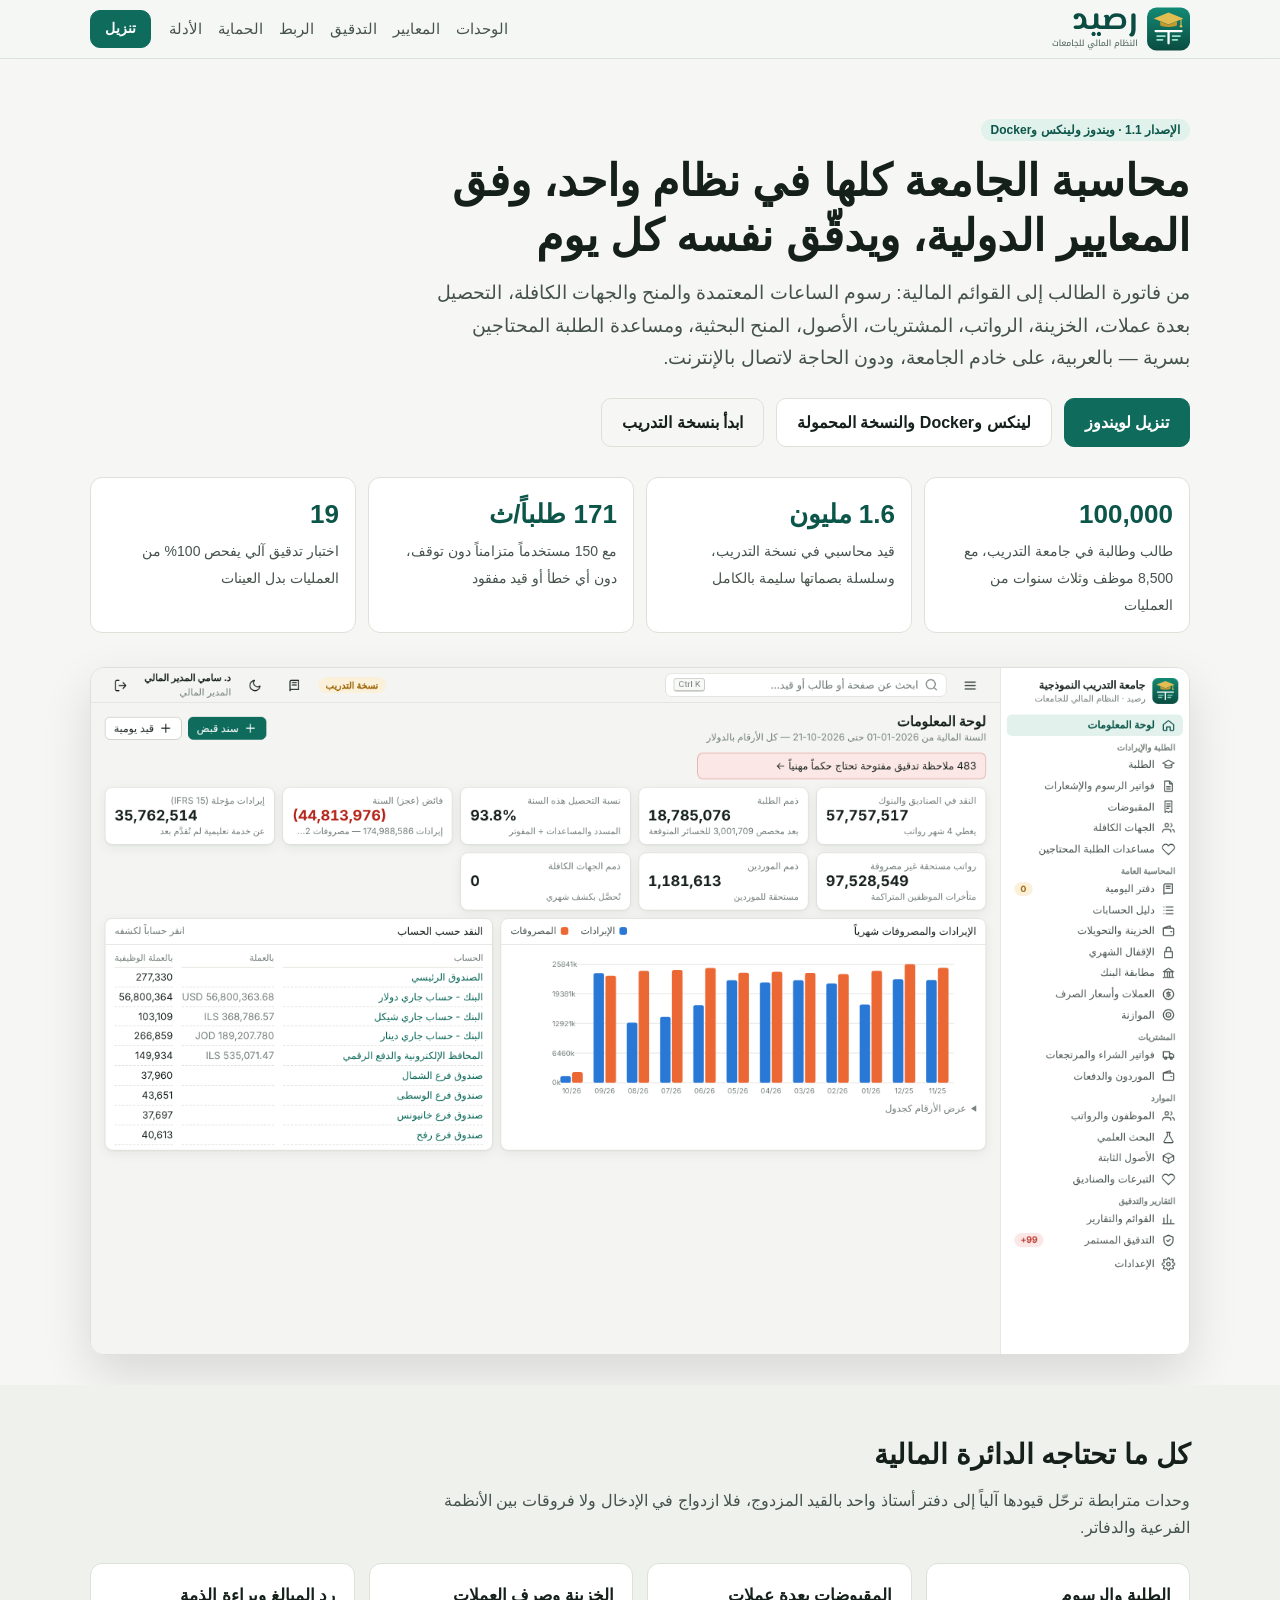
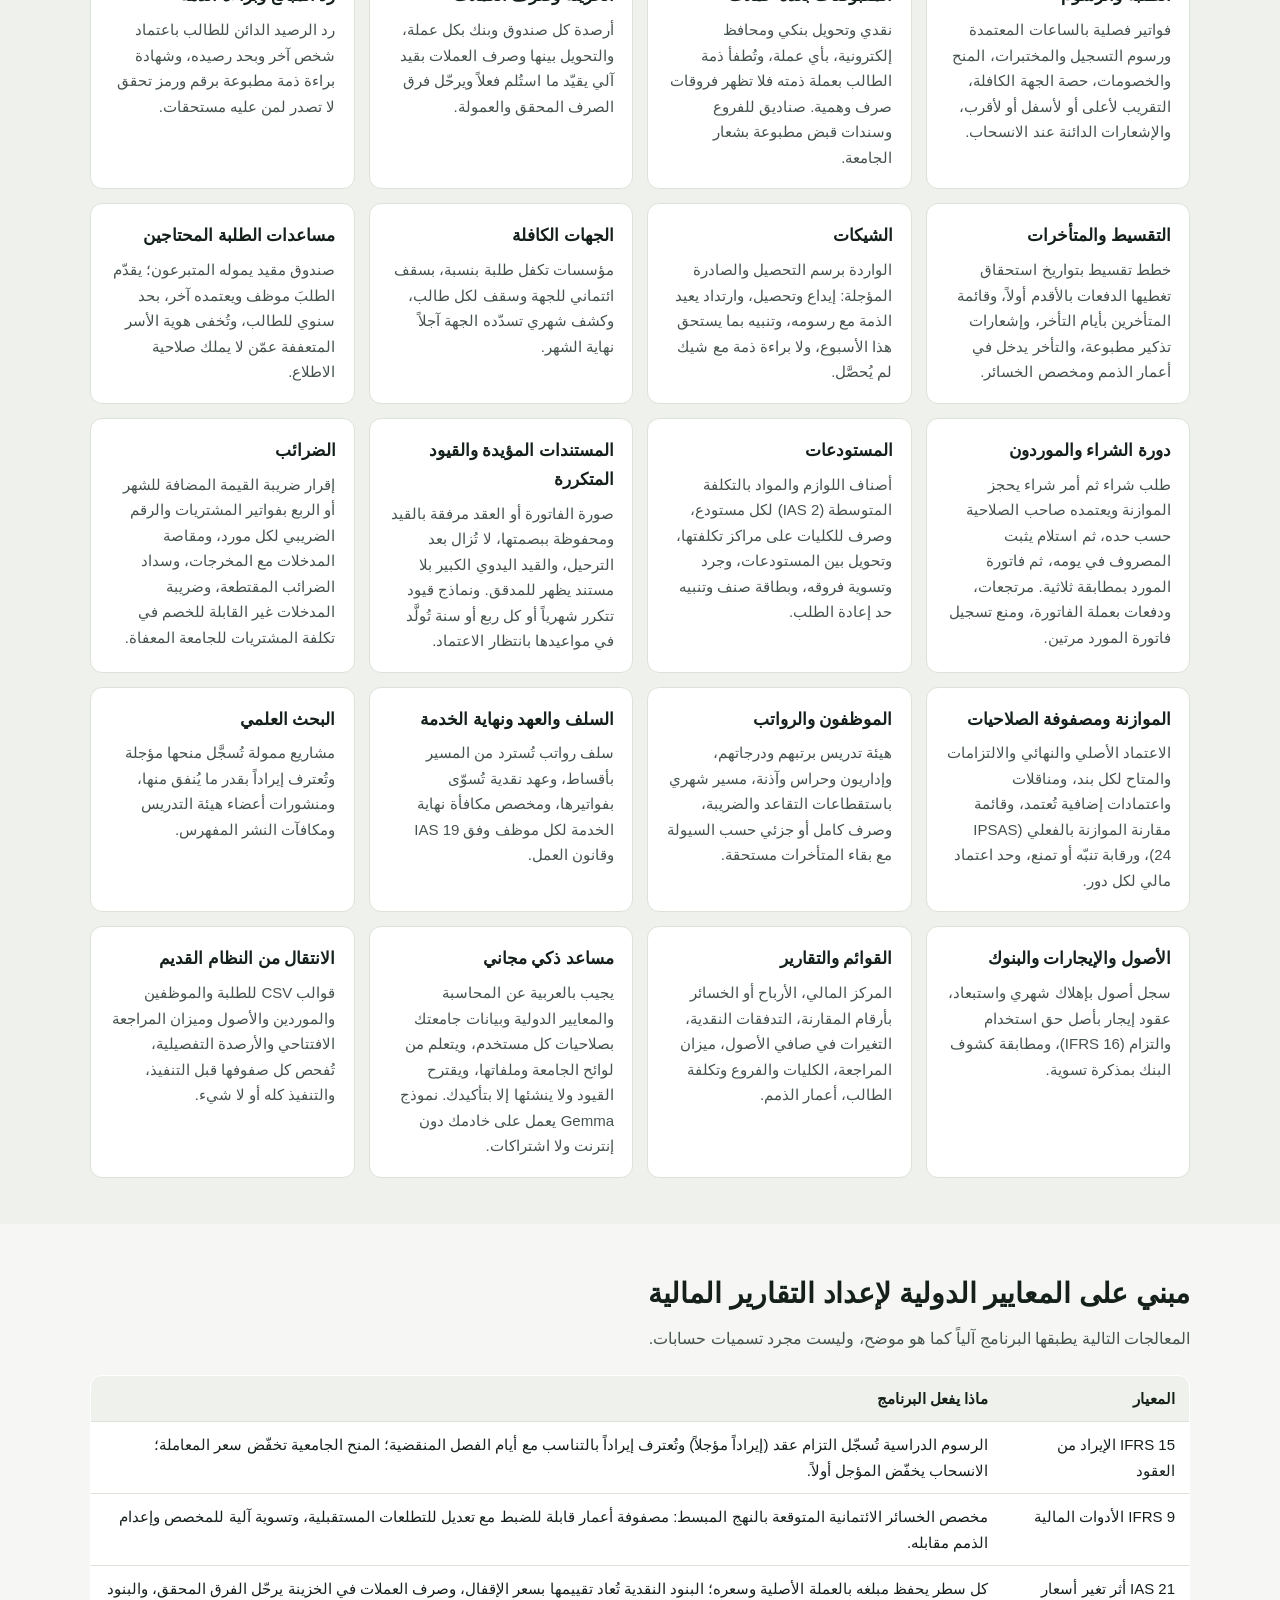
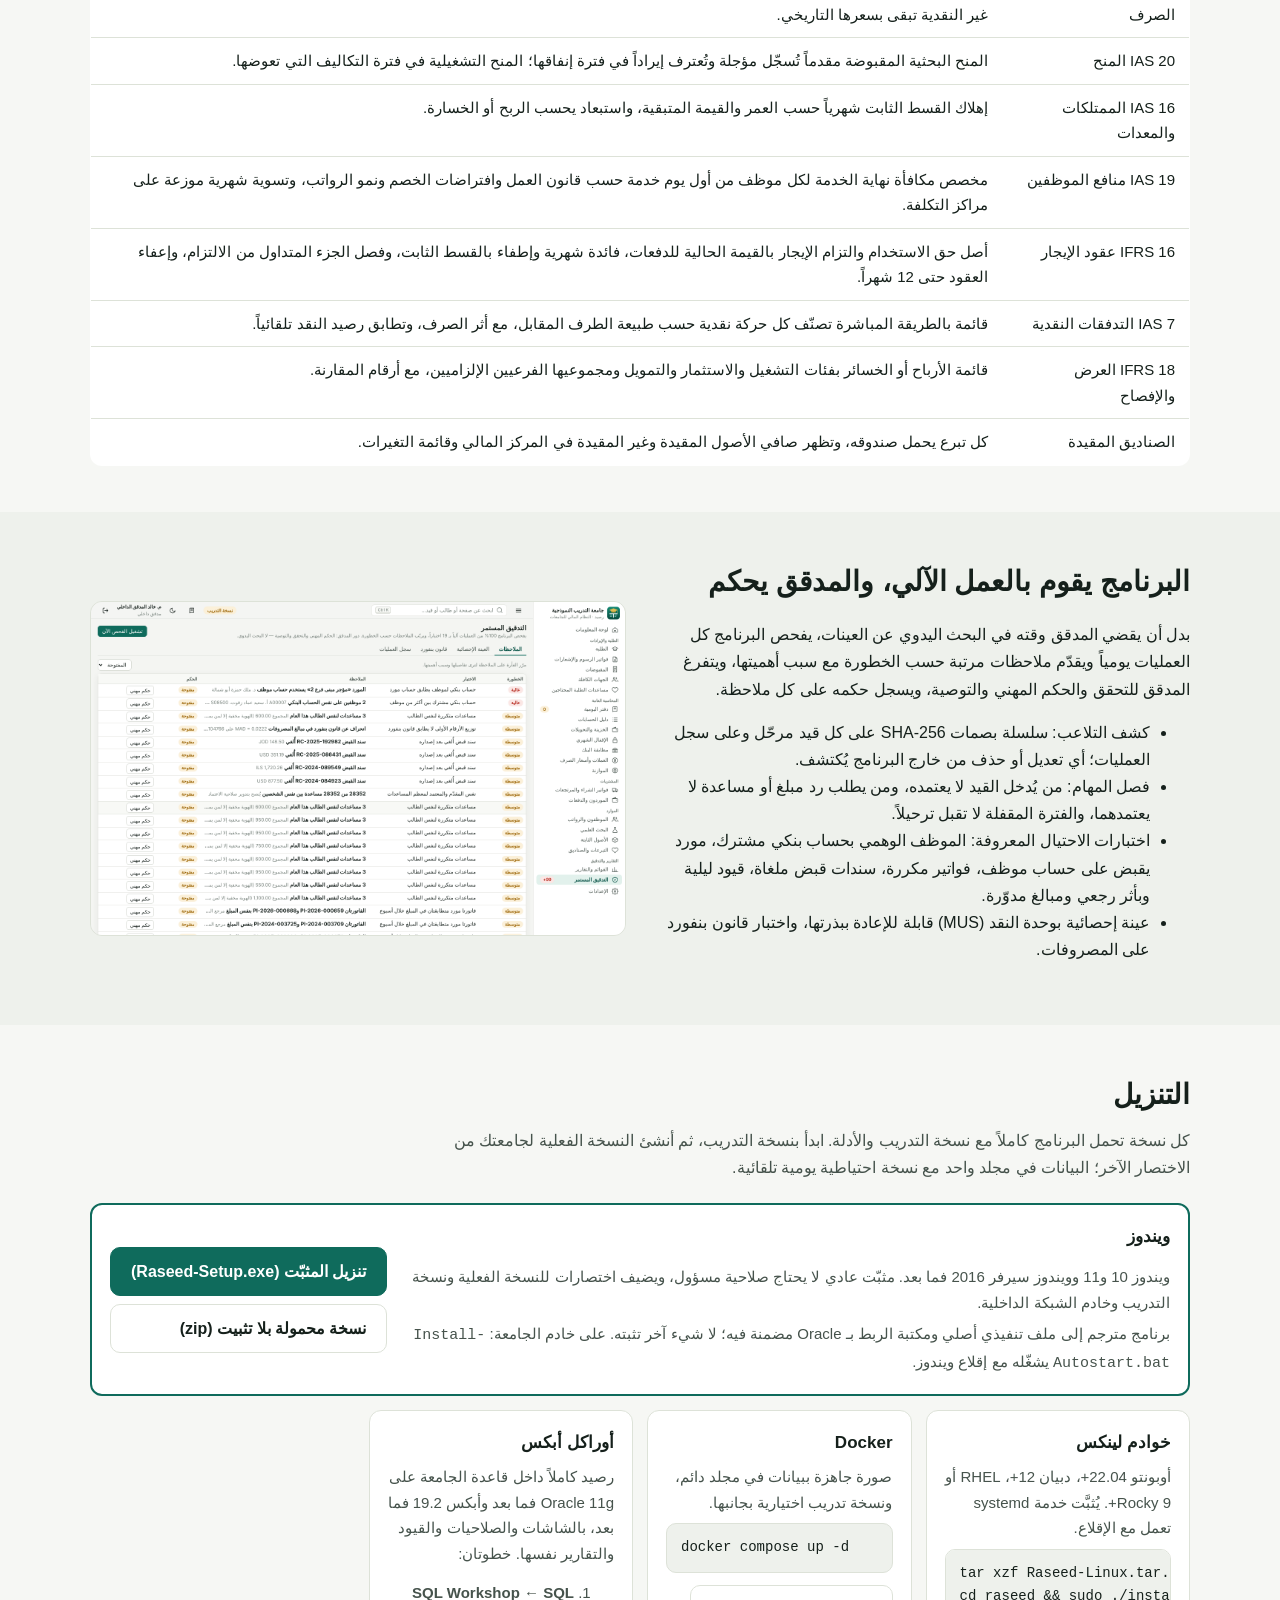
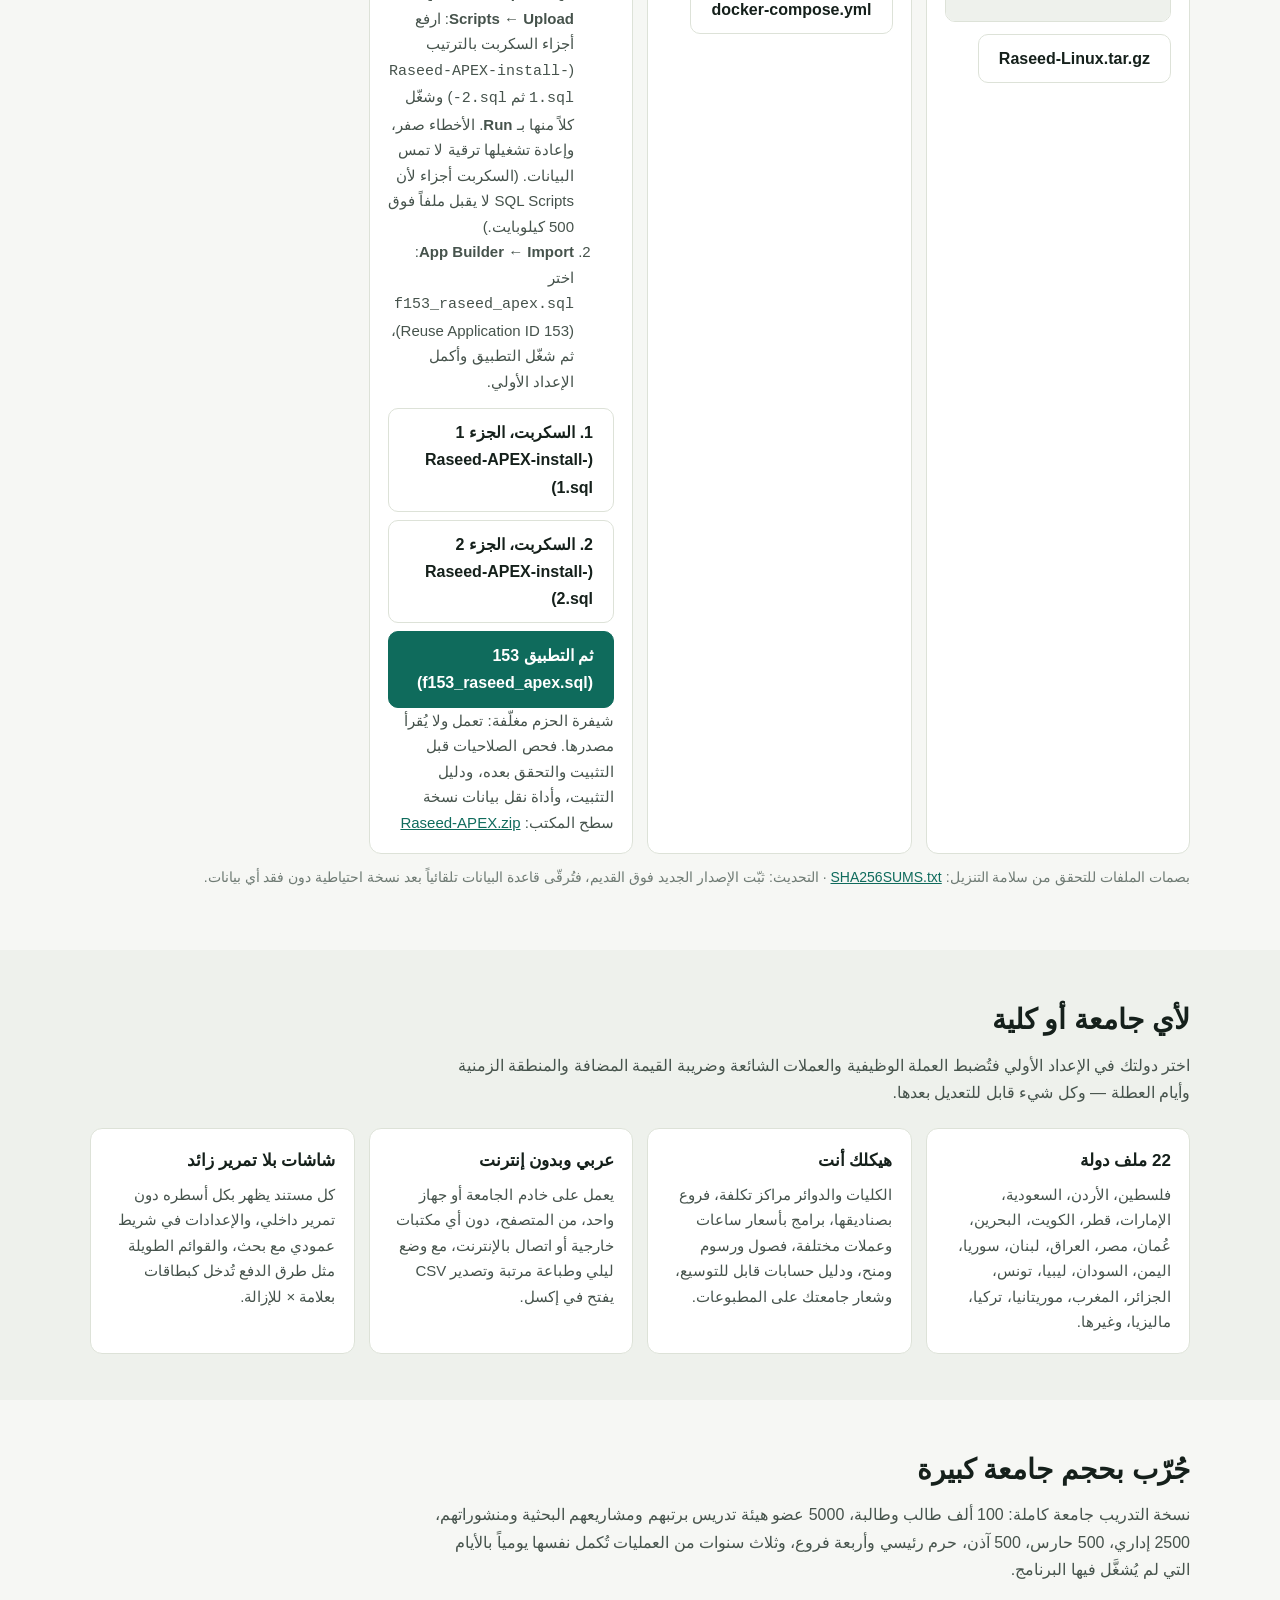
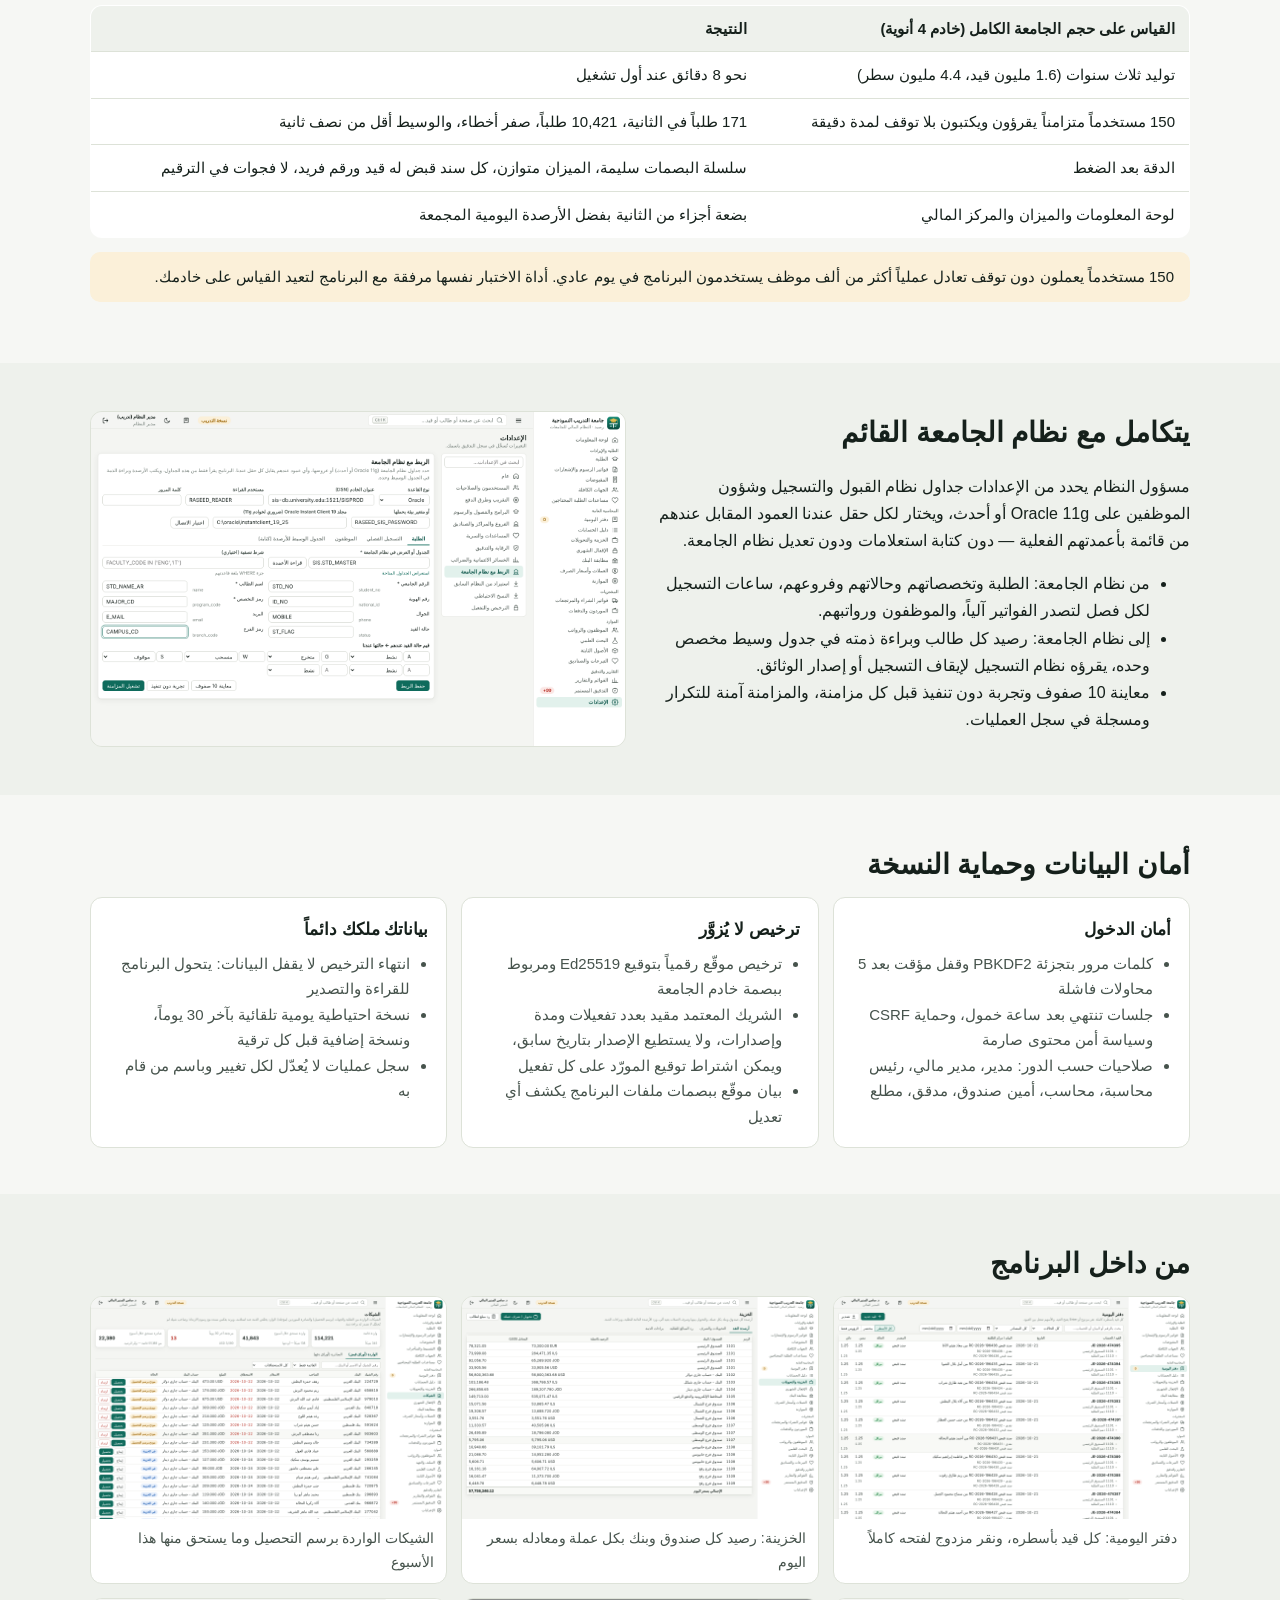
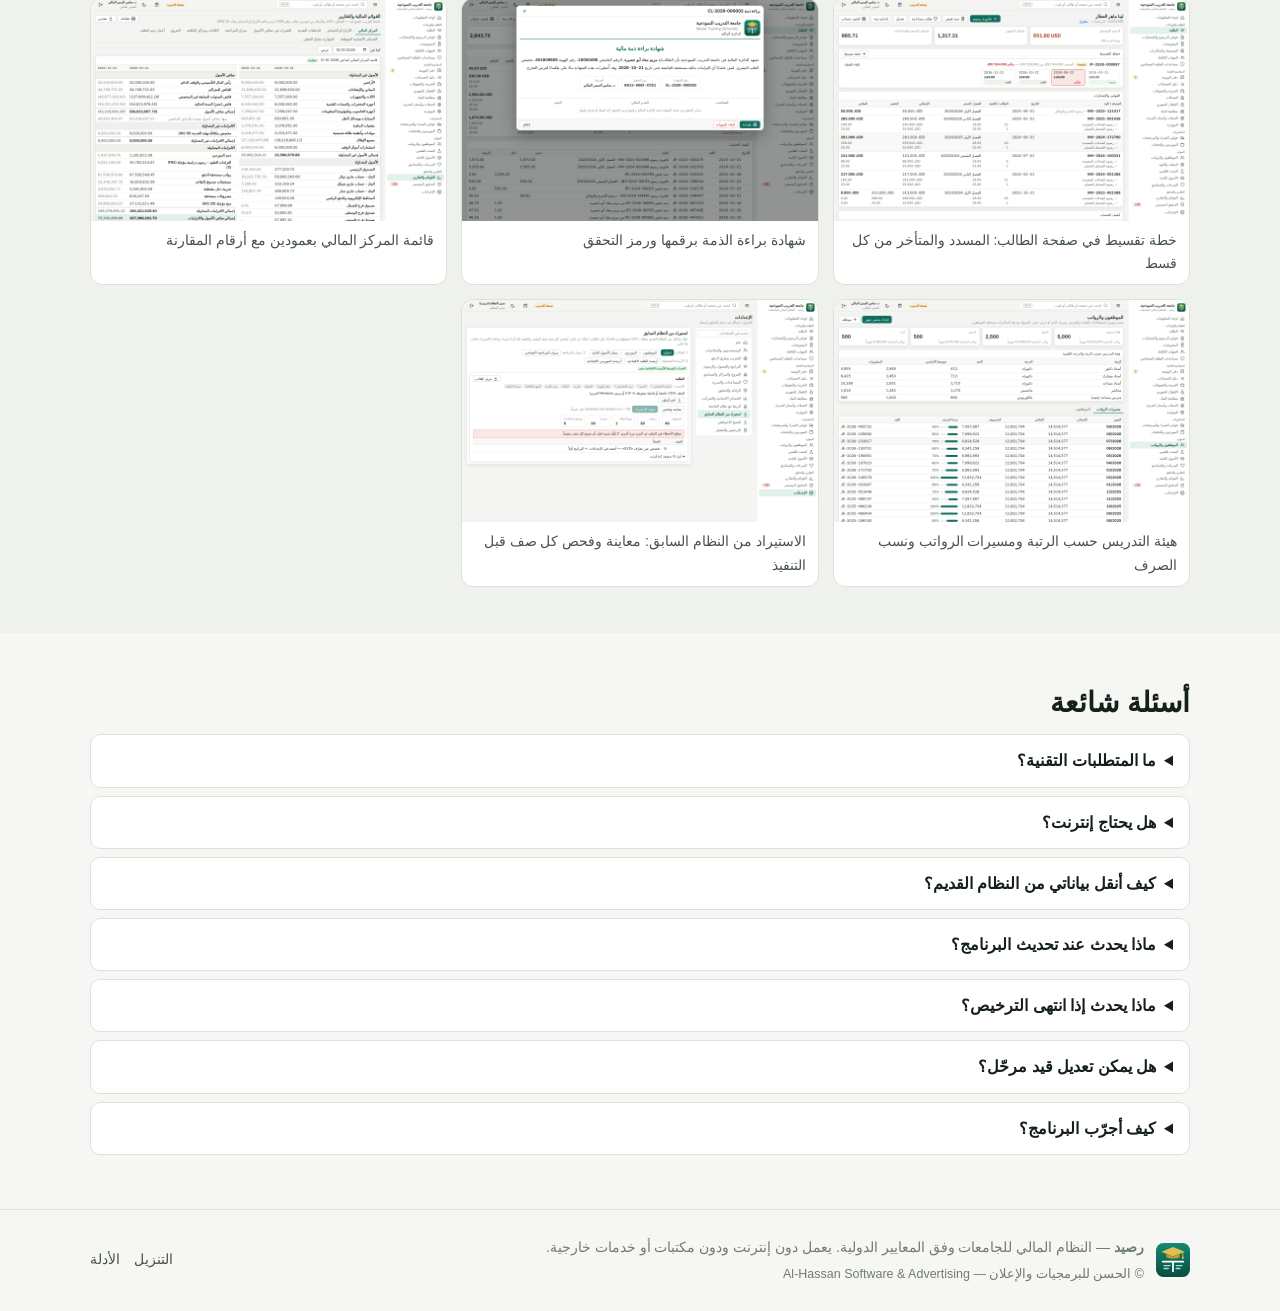
==== index.html @ e855e367 "APEX: the SQL Workshop script in parts under 500 KB, a button per part on the download page SQL Scri" ====
<!doctype html>
<html lang="ar" dir="rtl">
<head>
<meta charset="utf-8">
<meta name="viewport" content="width=device-width, initial-scale=1">
<title>رصيد — النظام المالي للجامعات</title>
<meta name="description" content="رصيد: نظام محاسبي ومالي متكامل للجامعات والكليات وفق المعايير الدولية IFRS — رسوم الطلبة والمنح والجهات الكافلة، الخزينة، الرواتب، البحث العلمي، الإقفال والقوائم، والتدقيق المستمر. بالعربية ويعمل دون إنترنت.">
<meta name="theme-color" content="#0f6b5c">
<meta property="og:title" content="رصيد — النظام المالي للجامعات">
<meta property="og:description" content="محاسبة الجامعة كلها في نظام واحد، وفق المعايير الدولية، ويدقّق نفسه كل يوم.">
<meta property="og:image" content="https://abdulrahmanahmedelabed-prog.github.io/raseed/img/og.png">
<meta property="og:url" content="https://abdulrahmanahmedelabed-prog.github.io/raseed/">
<meta name="twitter:card" content="summary_large_image">
<link rel="icon" href="img/logo.svg" type="image/svg+xml">
<link rel="icon" href="favicon.ico" sizes="any">
<link rel="stylesheet" href="site.css">
</head>
<body>
<header class="top"><div class="wrap">
  <a class="logo" href="#" aria-label="رصيد — النظام المالي للجامعات"><picture><source srcset="img/brand-dark.svg" media="(prefers-color-scheme: dark)"><img src="img/brand.svg" alt="رصيد — النظام المالي للجامعات" width="186" height="40"></picture></a>
  <nav><a href="#modules">الوحدات</a><a href="#ifrs">المعايير</a><a href="#audit">التدقيق</a><a href="#integration">الربط</a><a href="#security">الحماية</a><a href="guides/">الأدلة</a></nav>
  <a class="btn primary sm" href="#download">تنزيل</a>
</div></header>

<main>
<section class="hero"><div class="wrap">
  <span class="tag">الإصدار 1.1 · ويندوز ولينكس وDocker</span>
  <h1>محاسبة الجامعة كلها في نظام واحد، وفق المعايير الدولية، ويدقّق نفسه كل يوم</h1>
  <p class="lead">من فاتورة الطالب إلى القوائم المالية: رسوم الساعات المعتمدة والمنح والجهات الكافلة، التحصيل بعدة عملات، الخزينة، الرواتب، المشتريات، الأصول، المنح البحثية، ومساعدة الطلبة المحتاجين بسرية — بالعربية، على خادم الجامعة، ودون الحاجة لاتصال بالإنترنت.</p>
  <div class="cta">
    <a class="btn primary" href="download/Raseed-Setup.exe">تنزيل لويندوز</a>
    <a class="btn" href="#download">لينكس وDocker والنسخة المحمولة</a>
    <a class="btn ghost" href="guides/#start">ابدأ بنسخة التدريب</a>
  </div>
  <div class="stats">
    <div class="stat"><b>100,000</b><span>طالب وطالبة في جامعة التدريب، مع 8,500 موظف وثلاث سنوات من العمليات</span></div>
    <div class="stat"><b>1.6 مليون</b><span>قيد محاسبي في نسخة التدريب، وسلسلة بصماتها سليمة بالكامل</span></div>
    <div class="stat"><b>171 طلباً/ث</b><span>مع 150 مستخدماً متزامناً دون توقف، دون أي خطأ أو قيد مفقود</span></div>
    <div class="stat"><b>19</b><span>اختبار تدقيق آلي يفحص 100% من العمليات بدل العينات</span></div>
  </div>
  <div class="shot"><img src="img/dashboard.png" alt="لوحة المعلومات: النقد والذمم والإيرادات المؤجلة ونسبة التحصيل والإيرادات والمصروفات الشهرية" width="1440" height="900"></div>
</div></section>

<section id="modules" class="alt"><div class="wrap">
  <h2>كل ما تحتاجه الدائرة المالية</h2>
  <p class="sub">وحدات مترابطة ترحّل قيودها آلياً إلى دفتر أستاذ واحد بالقيد المزدوج، فلا ازدواج في الإدخال ولا فروقات بين الأنظمة الفرعية والدفاتر.</p>
  <div class="grid">
    <div class="card"><h3>الطلبة والرسوم</h3><p>فواتير فصلية بالساعات المعتمدة ورسوم التسجيل والمختبرات، المنح والخصومات، حصة الجهة الكافلة، التقريب لأعلى أو لأسفل أو لأقرب، والإشعارات الدائنة عند الانسحاب.</p></div>
    <div class="card"><h3>المقبوضات بعدة عملات</h3><p>نقدي وتحويل بنكي ومحافظ إلكترونية، بأي عملة، وتُطفأ ذمة الطالب بعملة ذمته فلا تظهر فروقات صرف وهمية. صناديق للفروع وسندات قبض مطبوعة بشعار الجامعة.</p></div>
    <div class="card"><h3>الخزينة وصرف العملات</h3><p>أرصدة كل صندوق وبنك بكل عملة، والتحويل بينها وصرف العملات بقيد آلي يقيّد ما استُلم فعلاً ويرحّل فرق الصرف المحقق والعمولة.</p></div>
    <div class="card"><h3>رد المبالغ وبراءة الذمة</h3><p>رد الرصيد الدائن للطالب باعتماد شخص آخر وبحد رصيده، وشهادة براءة ذمة مطبوعة برقم ورمز تحقق لا تصدر لمن عليه مستحقات.</p></div>
    <div class="card"><h3>التقسيط والمتأخرات</h3><p>خطط تقسيط بتواريخ استحقاق تغطيها الدفعات بالأقدم أولاً، وقائمة المتأخرين بأيام التأخر، وإشعارات تذكير مطبوعة، والتأخر يدخل في أعمار الذمم ومخصص الخسائر.</p></div>
    <div class="card"><h3>الشيكات</h3><p>الواردة برسم التحصيل والصادرة المؤجلة: إيداع وتحصيل، وارتداد يعيد الذمة مع رسومه، وتنبيه بما يستحق هذا الأسبوع، ولا براءة ذمة مع شيك لم يُحصَّل.</p></div>
    <div class="card"><h3>الجهات الكافلة</h3><p>مؤسسات تكفل طلبة بنسبة، بسقف ائتماني للجهة وسقف لكل طالب، وكشف شهري تسدّده الجهة آجلاً نهاية الشهر.</p></div>
    <div class="card"><h3>مساعدات الطلبة المحتاجين</h3><p>صندوق مقيد يموله المتبرعون؛ يقدّم الطلبَ موظف ويعتمده آخر، بحد سنوي للطالب، وتُخفى هوية الأسر المتعففة عمّن لا يملك صلاحية الاطلاع.</p></div>
    <div class="card"><h3>دورة الشراء والموردون</h3><p>طلب شراء ثم أمر شراء يحجز الموازنة ويعتمده صاحب الصلاحية حسب حده، ثم استلام يثبت المصروف في يومه، ثم فاتورة المورد بمطابقة ثلاثية. مرتجعات، ودفعات بعملة الفاتورة، ومنع تسجيل فاتورة المورد مرتين.</p></div>
    <div class="card"><h3>المستودعات</h3><p>أصناف اللوازم والمواد بالتكلفة المتوسطة (IAS 2) لكل مستودع، وصرف للكليات على مراكز تكلفتها، وتحويل بين المستودعات، وجرد وتسوية فروقه، وبطاقة صنف وتنبيه حد إعادة الطلب.</p></div>
    <div class="card"><h3>المستندات المؤيدة والقيود المتكررة</h3><p>صورة الفاتورة أو العقد مرفقة بالقيد ومحفوظة ببصمتها، لا تُزال بعد الترحيل، والقيد اليدوي الكبير بلا مستند يظهر للمدقق. ونماذج قيود تتكرر شهرياً أو كل ربع أو سنة تُولَّد في مواعيدها بانتظار الاعتماد.</p></div>
    <div class="card"><h3>الضرائب</h3><p>إقرار ضريبة القيمة المضافة للشهر أو الربع بفواتير المشتريات والرقم الضريبي لكل مورد، ومقاصة المدخلات مع المخرجات، وسداد الضرائب المقتطعة، وضريبة المدخلات غير القابلة للخصم في تكلفة المشتريات للجامعة المعفاة.</p></div>
    <div class="card"><h3>الموازنة ومصفوفة الصلاحيات</h3><p>الاعتماد الأصلي والنهائي والالتزامات والمتاح لكل بند، ومناقلات واعتمادات إضافية تُعتمد، وقائمة مقارنة الموازنة بالفعلي (IPSAS 24)، ورقابة تنبّه أو تمنع، وحد اعتماد مالي لكل دور.</p></div>
    <div class="card"><h3>الموظفون والرواتب</h3><p>هيئة تدريس برتبهم ودرجاتهم، وإداريون وحراس وآذنة، مسير شهري باستقطاعات التقاعد والضريبة، وصرف كامل أو جزئي حسب السيولة مع بقاء المتأخرات مستحقة.</p></div>
    <div class="card"><h3>السلف والعهد ونهاية الخدمة</h3><p>سلف رواتب تُسترد من المسير بأقساط، وعهد نقدية تُسوّى بفواتيرها، ومخصص مكافأة نهاية الخدمة لكل موظف وفق IAS 19 وقانون العمل.</p></div>
    <div class="card"><h3>البحث العلمي</h3><p>مشاريع ممولة تُسجَّل منحها مؤجلة وتُعترف إيراداً بقدر ما يُنفق منها، ومنشورات أعضاء هيئة التدريس ومكافآت النشر المفهرس.</p></div>
    <div class="card"><h3>الأصول والإيجارات والبنوك</h3><p>سجل أصول بإهلاك شهري واستبعاد، عقود إيجار بأصل حق استخدام والتزام (IFRS 16)، ومطابقة كشوف البنك بمذكرة تسوية.</p></div>
    <div class="card"><h3>القوائم والتقارير</h3><p>المركز المالي، الأرباح أو الخسائر بأرقام المقارنة، التدفقات النقدية، التغيرات في صافي الأصول، ميزان المراجعة، الكليات والفروع وتكلفة الطالب، أعمار الذمم.</p></div>
    <div class="card"><h3>مساعد ذكي مجاني</h3><p>يجيب بالعربية عن المحاسبة والمعايير الدولية وبيانات جامعتك بصلاحيات كل مستخدم، ويتعلم من لوائح الجامعة وملفاتها، ويقترح القيود ولا ينشئها إلا بتأكيدك. نموذج Gemma يعمل على خادمك دون إنترنت ولا اشتراكات.</p></div>
    <div class="card"><h3>الانتقال من النظام القديم</h3><p>قوالب CSV للطلبة والموظفين والموردين والأصول وميزان المراجعة الافتتاحي والأرصدة التفصيلية، تُفحص كل صفوفها قبل التنفيذ، والتنفيذ كله أو لا شيء.</p></div>
  </div>
</div></section>

<section id="ifrs"><div class="wrap">
  <h2>مبني على المعايير الدولية لإعداد التقارير المالية</h2>
  <p class="sub">المعالجات التالية يطبقها البرنامج آلياً كما هو موضح، وليست مجرد تسميات حسابات.</p>
  <table class="std">
    <tr><th>المعيار</th><th>ماذا يفعل البرنامج</th></tr>
    <tr><td>IFRS 15 الإيراد من العقود</td><td>الرسوم الدراسية تُسجّل التزام عقد (إيراداً مؤجلاً) وتُعترف إيراداً بالتناسب مع أيام الفصل المنقضية؛ المنح الجامعية تخفّض سعر المعاملة؛ الانسحاب يخفّض المؤجل أولاً.</td></tr>
    <tr><td>IFRS 9 الأدوات المالية</td><td>مخصص الخسائر الائتمانية المتوقعة بالنهج المبسط: مصفوفة أعمار قابلة للضبط مع تعديل للتطلعات المستقبلية، وتسوية آلية للمخصص وإعدام الذمم مقابله.</td></tr>
    <tr><td>IAS 21 أثر تغير أسعار الصرف</td><td>كل سطر يحفظ مبلغه بالعملة الأصلية وسعره؛ البنود النقدية تُعاد تقييمها بسعر الإقفال، وصرف العملات في الخزينة يرحّل الفرق المحقق، والبنود غير النقدية تبقى بسعرها التاريخي.</td></tr>
    <tr><td>IAS 20 المنح</td><td>المنح البحثية المقبوضة مقدماً تُسجّل مؤجلة وتُعترف إيراداً في فترة إنفاقها؛ المنح التشغيلية في فترة التكاليف التي تعوضها.</td></tr>
    <tr><td>IAS 16 الممتلكات والمعدات</td><td>إهلاك القسط الثابت شهرياً حسب العمر والقيمة المتبقية، واستبعاد يحسب الربح أو الخسارة.</td></tr>
    <tr><td>IAS 19 منافع الموظفين</td><td>مخصص مكافأة نهاية الخدمة لكل موظف من أول يوم خدمة حسب قانون العمل وافتراضات الخصم ونمو الرواتب، وتسوية شهرية موزعة على مراكز التكلفة.</td></tr>
    <tr><td>IFRS 16 عقود الإيجار</td><td>أصل حق الاستخدام والتزام الإيجار بالقيمة الحالية للدفعات، فائدة شهرية وإطفاء بالقسط الثابت، وفصل الجزء المتداول من الالتزام، وإعفاء العقود حتى 12 شهراً.</td></tr>
    <tr><td>IAS 7 التدفقات النقدية</td><td>قائمة بالطريقة المباشرة تصنّف كل حركة نقدية حسب طبيعة الطرف المقابل، مع أثر الصرف، وتطابق رصيد النقد تلقائياً.</td></tr>
    <tr><td>IFRS 18 العرض والإفصاح</td><td>قائمة الأرباح أو الخسائر بفئات التشغيل والاستثمار والتمويل ومجموعيها الفرعيين الإلزاميين، مع أرقام المقارنة.</td></tr>
    <tr><td>الصناديق المقيدة</td><td>كل تبرع يحمل صندوقه، وتظهر صافي الأصول المقيدة وغير المقيدة في المركز المالي وقائمة التغيرات.</td></tr>
  </table>
</div></section>

<section id="audit" class="alt"><div class="wrap">
  <div class="split">
    <div>
      <h2>البرنامج يقوم بالعمل الآلي، والمدقق يحكم</h2>
      <p>بدل أن يقضي المدقق وقته في البحث اليدوي عن العينات، يفحص البرنامج كل العمليات يومياً ويقدّم ملاحظات مرتبة حسب الخطورة مع سبب أهميتها، ويتفرغ المدقق للتحقق والحكم المهني والتوصية، ويسجل حكمه على كل ملاحظة.</p>
      <ul>
        <li>كشف التلاعب: سلسلة بصمات SHA-256 على كل قيد مرحّل وعلى سجل العمليات؛ أي تعديل أو حذف من خارج البرنامج يُكتشف.</li>
        <li>فصل المهام: من يُدخل القيد لا يعتمده، ومن يطلب رد مبلغ أو مساعدة لا يعتمدهما، والفترة المقفلة لا تقبل ترحيلاً.</li>
        <li>اختبارات الاحتيال المعروفة: الموظف الوهمي بحساب بنكي مشترك، مورد يقبض على حساب موظف، فواتير مكررة، سندات قبض ملغاة، قيود ليلية وبأثر رجعي ومبالغ مدوّرة.</li>
        <li>عينة إحصائية بوحدة النقد (MUS) قابلة للإعادة ببذرتها، واختبار قانون بنفورد على المصروفات.</li>
      </ul>
    </div>
    <img src="img/audit.png" alt="شاشة التدقيق المستمر بملاحظات مرتبة حسب الخطورة" loading="lazy" width="1440" height="900">
  </div>
</div></section>

<section id="download"><div class="wrap">
  <h2>التنزيل</h2>
  <p class="sub">كل نسخة تحمل البرنامج كاملاً مع نسخة التدريب والأدلة. ابدأ بنسخة التدريب، ثم أنشئ النسخة الفعلية لجامعتك من الاختصار الآخر؛ البيانات في مجلد واحد مع نسخة احتياطية يومية تلقائية.</p>
  <div class="dl">
    <div class="card dl-main">
      <h3>ويندوز</h3>
      <p>ويندوز 10 و11 وويندوز سيرفر 2016 فما بعد. مثبّت عادي لا يحتاج صلاحية مسؤول، ويضيف اختصارات للنسخة الفعلية ونسخة التدريب وخادم الشبكة الداخلية.</p>
      <div class="dl-btns"><a class="btn primary" href="download/Raseed-Setup.exe">تنزيل المثبّت (Raseed-Setup.exe)</a>
        <a class="btn" href="download/Raseed-Windows-Portable.zip">نسخة محمولة بلا تثبيت (zip)</a></div>
      <p class="muted">برنامج مترجم إلى ملف تنفيذي أصلي ومكتبة الربط بـ Oracle مضمنة فيه؛ لا شيء آخر تثبته. على خادم الجامعة: <code>Install-Autostart.bat</code> يشغّله مع إقلاع ويندوز.</p>
    </div>
    <div class="card">
      <h3>خوادم لينكس</h3>
      <p>أوبونتو 22.04+، دبيان 12+، RHEL أو Rocky 9+. يُثبَّت خدمة systemd تعمل مع الإقلاع.</p>
      <pre>tar xzf Raseed-Linux.tar.gz
cd raseed && sudo ./install.sh</pre>
      <a class="btn" href="download/Raseed-Linux.tar.gz">Raseed-Linux.tar.gz</a>
    </div>
    <div class="card">
      <h3>Docker</h3>
      <p>صورة جاهزة ببيانات في مجلد دائم، ونسخة تدريب اختيارية بجانبها.</p>
      <pre>docker compose up -d</pre>
      <a class="btn" href="download/docker-compose.yml">docker-compose.yml</a>
    </div>
    <div class="card" id="apex">
      <h3>أوراكل أبكس</h3>
      <p>رصيد كاملاً داخل قاعدة الجامعة على Oracle 11g فما بعد وأبكس 19.2 فما بعد، بالشاشات والصلاحيات والقيود والتقارير نفسها. خطوتان:</p>
      <ol class="small">
        <li><b>SQL Workshop ← SQL Scripts ← Upload</b>: ارفع أجزاء السكربت بالترتيب (<code>Raseed-APEX-install-1.sql</code> ثم <code>-2.sql</code>) وشغّل كلاً منها بـ <b>Run</b>. الأخطاء صفر، وإعادة تشغيلها ترقية لا تمس البيانات. (السكربت أجزاء لأن SQL Scripts لا يقبل ملفاً فوق 500 كيلوبايت.)</li>
        <li><b>App Builder ← Import</b>: اختر <code>f153_raseed_apex.sql</code> (Reuse Application ID 153)، ثم شغّل التطبيق وأكمل الإعداد الأولي.</li>
      </ol>
      <div class="dl-btns"><!--APEX--><a class="btn" href="download/Raseed-APEX-install-1.sql">1. السكربت، الجزء 1 (Raseed-APEX-install-1.sql)</a><a class="btn" href="download/Raseed-APEX-install-2.sql">2. السكربت، الجزء 2 (Raseed-APEX-install-2.sql)</a><!--/APEX-->
        <a class="btn primary" href="download/f153_raseed_apex.sql">ثم التطبيق 153 (f153_raseed_apex.sql)</a></div>
      <p class="muted small">شيفرة الحزم مغلّفة: تعمل ولا يُقرأ مصدرها. فحص الصلاحيات قبل التثبيت والتحقق بعده، ودليل التثبيت، وأداة نقل بيانات نسخة سطح المكتب: <a href="download/Raseed-APEX.zip">Raseed-APEX.zip</a></p>
    </div>
  </div>
  <p class="small muted" style="margin-top:12px">بصمات الملفات للتحقق من سلامة التنزيل: <a href="download/SHA256SUMS.txt">SHA256SUMS.txt</a> · التحديث: ثبّت الإصدار الجديد فوق القديم، فتُرقّى قاعدة البيانات تلقائياً بعد نسخة احتياطية دون فقد أي بيانات.</p>
</div></section>

<section id="universities" class="alt"><div class="wrap">
  <h2>لأي جامعة أو كلية</h2>
  <p class="sub">اختر دولتك في الإعداد الأولي فتُضبط العملة الوظيفية والعملات الشائعة وضريبة القيمة المضافة والمنطقة الزمنية وأيام العطلة — وكل شيء قابل للتعديل بعدها.</p>
  <div class="grid">
    <div class="card"><h3>22 ملف دولة</h3><p>فلسطين، الأردن، السعودية، الإمارات، قطر، الكويت، البحرين، عُمان، مصر، العراق، لبنان، سوريا، اليمن، السودان، ليبيا، تونس، الجزائر، المغرب، موريتانيا، تركيا، ماليزيا، وغيرها.</p></div>
    <div class="card"><h3>هيكلك أنت</h3><p>الكليات والدوائر مراكز تكلفة، فروع بصناديقها، برامج بأسعار ساعات وعملات مختلفة، فصول ورسوم ومنح، ودليل حسابات قابل للتوسيع، وشعار جامعتك على المطبوعات.</p></div>
    <div class="card"><h3>عربي وبدون إنترنت</h3><p>يعمل على خادم الجامعة أو جهاز واحد، من المتصفح، دون أي مكتبات خارجية أو اتصال بالإنترنت، مع وضع ليلي وطباعة مرتبة وتصدير CSV يفتح في إكسل.</p></div>
    <div class="card"><h3>شاشات بلا تمرير زائد</h3><p>كل مستند يظهر بكل أسطره دون تمرير داخلي، والإعدادات في شريط عمودي مع بحث، والقوائم الطويلة مثل طرق الدفع تُدخل كبطاقات بعلامة × للإزالة.</p></div>
  </div>
</div></section>

<section id="scale"><div class="wrap">
  <h2>جُرّب بحجم جامعة كبيرة</h2>
  <p class="sub">نسخة التدريب جامعة كاملة: 100 ألف طالب وطالبة، 5000 عضو هيئة تدريس برتبهم ومشاريعهم البحثية ومنشوراتهم، 2500 إداري، 500 حارس، 500 آذن، حرم رئيسي وأربعة فروع، وثلاث سنوات من العمليات تُكمل نفسها يومياً بالأيام التي لم يُشغَّل فيها البرنامج.</p>
  <table class="std">
    <tr><th>القياس على حجم الجامعة الكامل (خادم 4 أنوية)</th><th>النتيجة</th></tr>
    <tr><td>توليد ثلاث سنوات (1.6 مليون قيد، 4.4 مليون سطر)</td><td>نحو 8 دقائق عند أول تشغيل</td></tr>
    <tr><td>150 مستخدماً متزامناً يقرؤون ويكتبون بلا توقف لمدة دقيقة</td><td>171 طلباً في الثانية، 10,421 طلباً، صفر أخطاء، والوسيط أقل من نصف ثانية</td></tr>
    <tr><td>الدقة بعد الضغط</td><td>سلسلة البصمات سليمة، الميزان متوازن، كل سند قبض له قيد ورقم فريد، لا فجوات في الترقيم</td></tr>
    <tr><td>لوحة المعلومات والميزان والمركز المالي</td><td>بضعة أجزاء من الثانية بفضل الأرصدة اليومية المجمعة</td></tr>
  </table>
  <p class="note" style="margin-top:14px">150 مستخدماً يعملون دون توقف تعادل عملياً أكثر من ألف موظف يستخدمون البرنامج في يوم عادي. أداة الاختبار نفسها مرفقة مع البرنامج لتعيد القياس على خادمك.</p>
</div></section>

<section id="integration" class="alt"><div class="wrap">
  <div class="split">
    <div>
      <h2>يتكامل مع نظام الجامعة القائم</h2>
      <p>مسؤول النظام يحدد من الإعدادات جداول نظام القبول والتسجيل وشؤون الموظفين على Oracle 11g أو أحدث، ويختار لكل حقل عندنا العمود المقابل عندهم من قائمة بأعمدتهم الفعلية — دون كتابة استعلامات ودون تعديل نظام الجامعة.</p>
      <ul>
        <li>من نظام الجامعة: الطلبة وتخصصاتهم وحالاتهم وفروعهم، ساعات التسجيل لكل فصل لتصدر الفواتير آلياً، والموظفون ورواتبهم.</li>
        <li>إلى نظام الجامعة: رصيد كل طالب وبراءة ذمته في جدول وسيط مخصص وحده، يقرؤه نظام التسجيل لإيقاف التسجيل أو إصدار الوثائق.</li>
        <li>معاينة 10 صفوف وتجربة دون تنفيذ قبل كل مزامنة، والمزامنة آمنة للتكرار ومسجلة في سجل العمليات.</li>
      </ul>
    </div>
    <img src="img/integration.png" alt="شاشة الربط مع نظام الجامعة: الاتصال واختيار الجداول وحقول الربط" loading="lazy" width="1440" height="900">
  </div>
</div></section>

<section id="security"><div class="wrap">
  <h2>أمان البيانات وحماية النسخة</h2>
  <div class="grid">
    <div class="card"><h3>أمان الدخول</h3><ul><li>كلمات مرور بتجزئة PBKDF2 وقفل مؤقت بعد 5 محاولات فاشلة</li><li>جلسات تنتهي بعد ساعة خمول، وحماية CSRF وسياسة أمن محتوى صارمة</li><li>صلاحيات حسب الدور: مدير، مدير مالي، رئيس محاسبة، محاسب، أمين صندوق، مدقق، مطلع</li></ul></div>
    <div class="card"><h3>ترخيص لا يُزوَّر</h3><ul><li>ترخيص موقّع رقمياً بتوقيع Ed25519 ومربوط ببصمة خادم الجامعة</li><li>الشريك المعتمد مقيد بعدد تفعيلات ومدة وإصدارات، ولا يستطيع الإصدار بتاريخ سابق، ويمكن اشتراط توقيع المورّد على كل تفعيل</li><li>بيان موقّع ببصمات ملفات البرنامج يكشف أي تعديل</li></ul></div>
    <div class="card"><h3>بياناتك ملكك دائماً</h3><ul><li>انتهاء الترخيص لا يقفل البيانات: يتحول البرنامج للقراءة والتصدير</li><li>نسخة احتياطية يومية تلقائية بآخر 30 يوماً، ونسخة إضافية قبل كل ترقية</li><li>سجل عمليات لا يُعدّل لكل تغيير وباسم من قام به</li></ul></div>
  </div>
</div></section>

<section class="alt"><div class="wrap">
  <h2>من داخل البرنامج</h2>
  <div class="gallery">
    <figure><img src="img/journal.png" alt="دفتر اليومية" loading="lazy" width="1440" height="900"><figcaption>دفتر اليومية: كل قيد بأسطره، ونقر مزدوج لفتحه كاملاً</figcaption></figure>
    <figure><img src="img/treasury.png" alt="الخزينة" loading="lazy" width="1440" height="900"><figcaption>الخزينة: رصيد كل صندوق وبنك بكل عملة ومعادله بسعر اليوم</figcaption></figure>
    <figure><img src="img/cheques.png" alt="الشيكات" loading="lazy" width="1440" height="900"><figcaption>الشيكات الواردة برسم التحصيل وما يستحق منها هذا الأسبوع</figcaption></figure>
    <figure><img src="img/installments.png" alt="التقسيط والمتأخرات" loading="lazy" width="1440" height="900"><figcaption>خطة تقسيط في صفحة الطالب: المسدد والمتأخر من كل قسط</figcaption></figure>
    <figure><img src="img/clearance.png" alt="شهادة براءة ذمة" loading="lazy" width="1440" height="900"><figcaption>شهادة براءة الذمة برقمها ورمز التحقق</figcaption></figure>
    <figure><img src="img/reports_r_sfp.png" alt="قائمة المركز المالي" loading="lazy" width="1440" height="900"><figcaption>قائمة المركز المالي بعمودين مع أرقام المقارنة</figcaption></figure>
    <figure><img src="img/payroll.png" alt="الرواتب" loading="lazy" width="1440" height="900"><figcaption>هيئة التدريس حسب الرتبة ومسيرات الرواتب ونسب الصرف</figcaption></figure>
    <figure><img src="img/import.png" alt="الاستيراد من النظام السابق" loading="lazy" width="1440" height="900"><figcaption>الاستيراد من النظام السابق: معاينة وفحص كل صف قبل التنفيذ</figcaption></figure>
  </div>
</div></section>

<section><div class="wrap">
  <h2>أسئلة شائعة</h2>
  <details><summary>ما المتطلبات التقنية؟</summary><p>مثبّت ويندوز والنسخة المحمولة لا يحتاجان شيئاً آخر. حزمة لينكس تحتاج بايثون 3.11 أو أحدث من النظام فقط، وعلى ماك عبر Docker. الاستخدام من أي متصفح حديث على الشبكة الداخلية. الربط مع Oracle 11g وحده يحتاج عميل Oracle الفوري 19.</p></details>
  <details><summary>هل يحتاج إنترنت؟</summary><p>لا. كل شيء يعمل على خادم الجامعة، بما في ذلك الأدلة والخطوط والأيقونات.</p></details>
  <details><summary>كيف أنقل بياناتي من النظام القديم؟</summary><p>من الإعدادات ← الاستيراد من النظام السابق: نزّل القالب لكل نوع واملأه من Excel، فيُفحص كل صف وتظهر الأخطاء برقم صفها قبل أي تنفيذ. ميزان المراجعة الافتتاحي يرحّل حسابات المراقبة إلى حساب وسيط يصبح صفراً عندما تطابقه أرصدة الطلبة والموردين التفصيلية.</p></details>
  <details><summary>ماذا يحدث عند تحديث البرنامج؟</summary><p>ثبّت الإصدار الجديد فوق القديم. عند أول تشغيل يأخذ البرنامج نسخة احتياطية ثم يضيف ما استجد من جداول وأعمدة، دون حذف أو تعديل أي بيانات قائمة.</p></details>
  <details><summary>ماذا يحدث إذا انتهى الترخيص؟</summary><p>يتحول البرنامج للقراءة والتصدير فقط حتى التجديد، ولا تُفقد أو تُقفل أي بيانات.</p></details>
  <details><summary>هل يمكن تعديل قيد مرحّل؟</summary><p>لا، وفق مبادئ الرقابة الداخلية. يُصحَّح القيد المرحّل بقيد عكسي موثق السبب، ويبقى الأصل والعكس ظاهرين للمدقق.</p></details>
  <details><summary>كيف أجرّب البرنامج؟</summary><p>شغّل «رصيد — نسخة التدريب» فتُنشأ جامعة كاملة ببيانات وهمية وحسابات تدريب لكل دور (admin، cfo، chief، acc1، cash1، audit) وكلمة المرور train2026. التفاصيل في <a href="guides/#start">دليل البدء</a>.</p></details>
</div></section>
</main>

<footer><div class="wrap foot">
  <img src="img/logo.svg" alt="" width="34" height="34">
  <div><b>رصيد</b> — النظام المالي للجامعات وفق المعايير الدولية. يعمل دون إنترنت ودون مكتبات أو خدمات خارجية.<div class="copy">© الحسن للبرمجيات والإعلان — Al-Hassan Software &amp; Advertising</div></div>
  <nav><a href="#download">التنزيل</a><a href="guides/">الأدلة</a></nav>
</div></footer>
</body>
</html>
---- site.css ----
:root {
  color-scheme: light;
  --bg: #f6f7f4; --surface: #fff; --surface-2: #eef1ec; --border: #dde2d8; --text: #15201b; --text-2: #46534c; --muted: #6f7b74;
  --accent: #0f6b5c; --accent-2: #0b5549; --accent-soft: #e1f1eb; --on-accent: #fff; --warn-soft: #fbf0d9; --warn: #8a5a00;
  --font: "Segoe UI", "Noto Sans Arabic", "Noto Naskh Arabic", Tahoma, Arial, sans-serif;
}
@media (prefers-color-scheme: dark) {
  :root:not([data-theme="light"]) {
    color-scheme: dark;
    --bg: #101412; --surface: #171c1a; --surface-2: #1f2623; --border: #2c3531; --text: #e8ede9; --text-2: #b9c3bd; --muted: #8c978f;
    --accent: #3fb59b; --accent-2: #5cc9b0; --accent-soft: #17332c; --on-accent: #06201a; --warn-soft: #33270f; --warn: #e3a93a;
  }
}
:root[data-theme="dark"] {
  color-scheme: dark;
  --bg: #101412; --surface: #171c1a; --surface-2: #1f2623; --border: #2c3531; --text: #e8ede9; --text-2: #b9c3bd; --muted: #8c978f;
  --accent: #3fb59b; --accent-2: #5cc9b0; --accent-soft: #17332c; --on-accent: #06201a; --warn-soft: #33270f; --warn: #e3a93a;
}
* { box-sizing: border-box; }
html { scroll-behavior: smooth; }
body { margin: 0; background: var(--bg); color: var(--text); font-family: var(--font); font-size: 16px; line-height: 1.7; }
a { color: var(--accent); }
img { max-width: 100%; height: auto; display: block; }
.wrap { max-width: 1140px; margin: 0 auto; padding: 0 20px; }
header.top { position: sticky; top: 0; z-index: 10; background: color-mix(in srgb, var(--bg) 90%, transparent); backdrop-filter: blur(8px); border-bottom: 1px solid var(--border); }
header.top .wrap { display: flex; align-items: center; gap: 18px; height: 58px; }
.logo { display: flex; align-items: center; gap: 10px; font-weight: 700; color: var(--text); text-decoration: none; }
.logo img { width: 32px; height: 32px; }
header.top nav { display: flex; gap: 16px; margin-inline-start: auto; font-size: 14.5px; flex-wrap: wrap; }
header.top nav a { color: var(--text-2); text-decoration: none; }
header.top nav a:hover { color: var(--accent); }
.btn { display: inline-flex; align-items: center; gap: 8px; padding: 10px 20px; border-radius: 10px; font-weight: 600; text-decoration: none; border: 1px solid var(--border); color: var(--text); background: var(--surface); }
.btn.primary { background: var(--accent); color: var(--on-accent); border-color: var(--accent); }
.hero { padding: 56px 0 30px; }
.hero h1 { font-size: clamp(28px, 4.2vw, 44px); line-height: 1.25; margin: 0 0 14px; max-width: 820px; }
.hero p.lead { font-size: 19px; color: var(--text-2); max-width: 760px; margin: 0 0 24px; }
.hero .cta { display: flex; gap: 12px; flex-wrap: wrap; }
.shot { margin-top: 34px; border-radius: 14px; overflow: hidden; border: 1px solid var(--border); box-shadow: 0 20px 50px rgba(0,0,0,.12); }
.stats { display: grid; grid-template-columns: repeat(auto-fit, minmax(190px, 1fr)); gap: 12px; margin: 30px 0 0; }
.stat { background: var(--surface); border: 1px solid var(--border); border-radius: 12px; padding: 14px 16px; }
.stat b { display: block; font-size: 26px; font-variant-numeric: tabular-nums; color: var(--accent-2); }
.stat span { color: var(--text-2); font-size: 14px; }
section { padding: 46px 0; }
section h2 { font-size: 28px; margin: 0 0 8px; }
section > .wrap > p.sub { color: var(--text-2); margin: 0 0 22px; max-width: 760px; }
.grid { display: grid; gap: 14px; grid-template-columns: repeat(auto-fit, minmax(250px, 1fr)); }
.card { background: var(--surface); border: 1px solid var(--border); border-radius: 12px; padding: 18px; }
.card h3 { margin: 0 0 6px; font-size: 17px; }
.card p, .card li { color: var(--text-2); font-size: 15px; margin: 0; }
.card ul { padding-inline-start: 18px; margin: 6px 0 0; }
table.std { width: 100%; border-collapse: collapse; background: var(--surface); border: 1px solid var(--border); border-radius: 12px; overflow: hidden; }
table.std th, table.std td { padding: 10px 14px; text-align: start; border-bottom: 1px solid var(--border); font-size: 15px; vertical-align: top; }
table.std th { background: var(--surface-2); font-weight: 600; }
.alt { background: var(--surface-2); }
.split { display: grid; grid-template-columns: minmax(0, 1fr) minmax(0, 1fr); gap: 28px; align-items: center; }
.split img { border-radius: 12px; border: 1px solid var(--border); }
.gallery { display: grid; grid-template-columns: repeat(auto-fit, minmax(320px, 1fr)); gap: 14px; }
.gallery figure { margin: 0; background: var(--surface); border: 1px solid var(--border); border-radius: 12px; overflow: hidden; }
.gallery figcaption { padding: 8px 12px; font-size: 14px; color: var(--text-2); }
.note { background: var(--warn-soft); color: var(--text); border-radius: 10px; padding: 12px 16px; font-size: 15px; }
code, pre { font-family: Consolas, "Courier New", monospace; direction: ltr; unicode-bidi: plaintext; }
pre { background: var(--surface-2); border: 1px solid var(--border); border-radius: 10px; padding: 12px 14px; overflow-x: auto; font-size: 14px; text-align: left; }
details { background: var(--surface); border: 1px solid var(--border); border-radius: 10px; padding: 12px 16px; margin-bottom: 8px; }
details summary { cursor: pointer; font-weight: 600; }
footer { border-top: 1px solid var(--border); padding: 26px 0; color: var(--muted); font-size: 14px; }
.toc { display: flex; flex-wrap: wrap; gap: 8px; margin: 10px 0 24px; }
.toc a { background: var(--surface); border: 1px solid var(--border); border-radius: 99px; padding: 4px 12px; text-decoration: none; font-size: 14px; }
.guide h3 { margin-top: 26px; }
.guide ol li, .guide ul li { margin-bottom: 4px; }
.tag { display: inline-block; font-size: 12px; background: var(--accent-soft); color: var(--accent-2); border-radius: 99px; padding: 1px 10px; font-weight: 600; }
@media (max-width: 820px) { .split { grid-template-columns: minmax(0, 1fr); } .grid, .gallery { grid-template-columns: minmax(0, 1fr); } header.top nav { display: none; } section { padding: 30px 0; } }
.logo picture, .logo img { height: 46px; width: auto; }
header.top .btn.sm { padding: 6px 14px; font-size: 14px; }
.btn.ghost { background: transparent; }
.hero .tag { margin-bottom: 12px; }
.dl { display: grid; grid-template-columns: repeat(auto-fit, minmax(260px, 1fr)); gap: 14px; }
.dl .dl-main { grid-column: 1 / -1; display: grid; grid-template-columns: minmax(0, 1fr) auto; gap: 6px 24px; align-items: center; border: 2px solid var(--accent); }
.dl .dl-main h3, .dl .dl-main > p { grid-column: 1; }
.dl .dl-btns { grid-column: 2; grid-row: 1 / span 3; display: flex; flex-direction: column; gap: 8px; }
.dl .card pre { margin: 8px 0 10px; }
.dl .card > .btn { margin-top: 2px; }
.muted { color: var(--muted); }
.small { font-size: 14px; }
.foot { display: flex; align-items: center; gap: 12px; flex-wrap: wrap; }
.foot nav { display: flex; gap: 14px; margin-inline-start: auto; }
.foot nav a { color: var(--text-2); text-decoration: none; }
.foot nav a:hover { color: var(--accent); }
.copy { font-size: 12.5px; color: var(--muted); margin-top: 4px; }
.foot > .copy { margin: 0 0 0 auto; }
@media (max-width: 820px) {
  .dl { grid-template-columns: minmax(0, 1fr); }
  .dl .dl-main { grid-template-columns: minmax(0, 1fr); }
  .dl .dl-btns { grid-column: 1; grid-row: auto; }
}
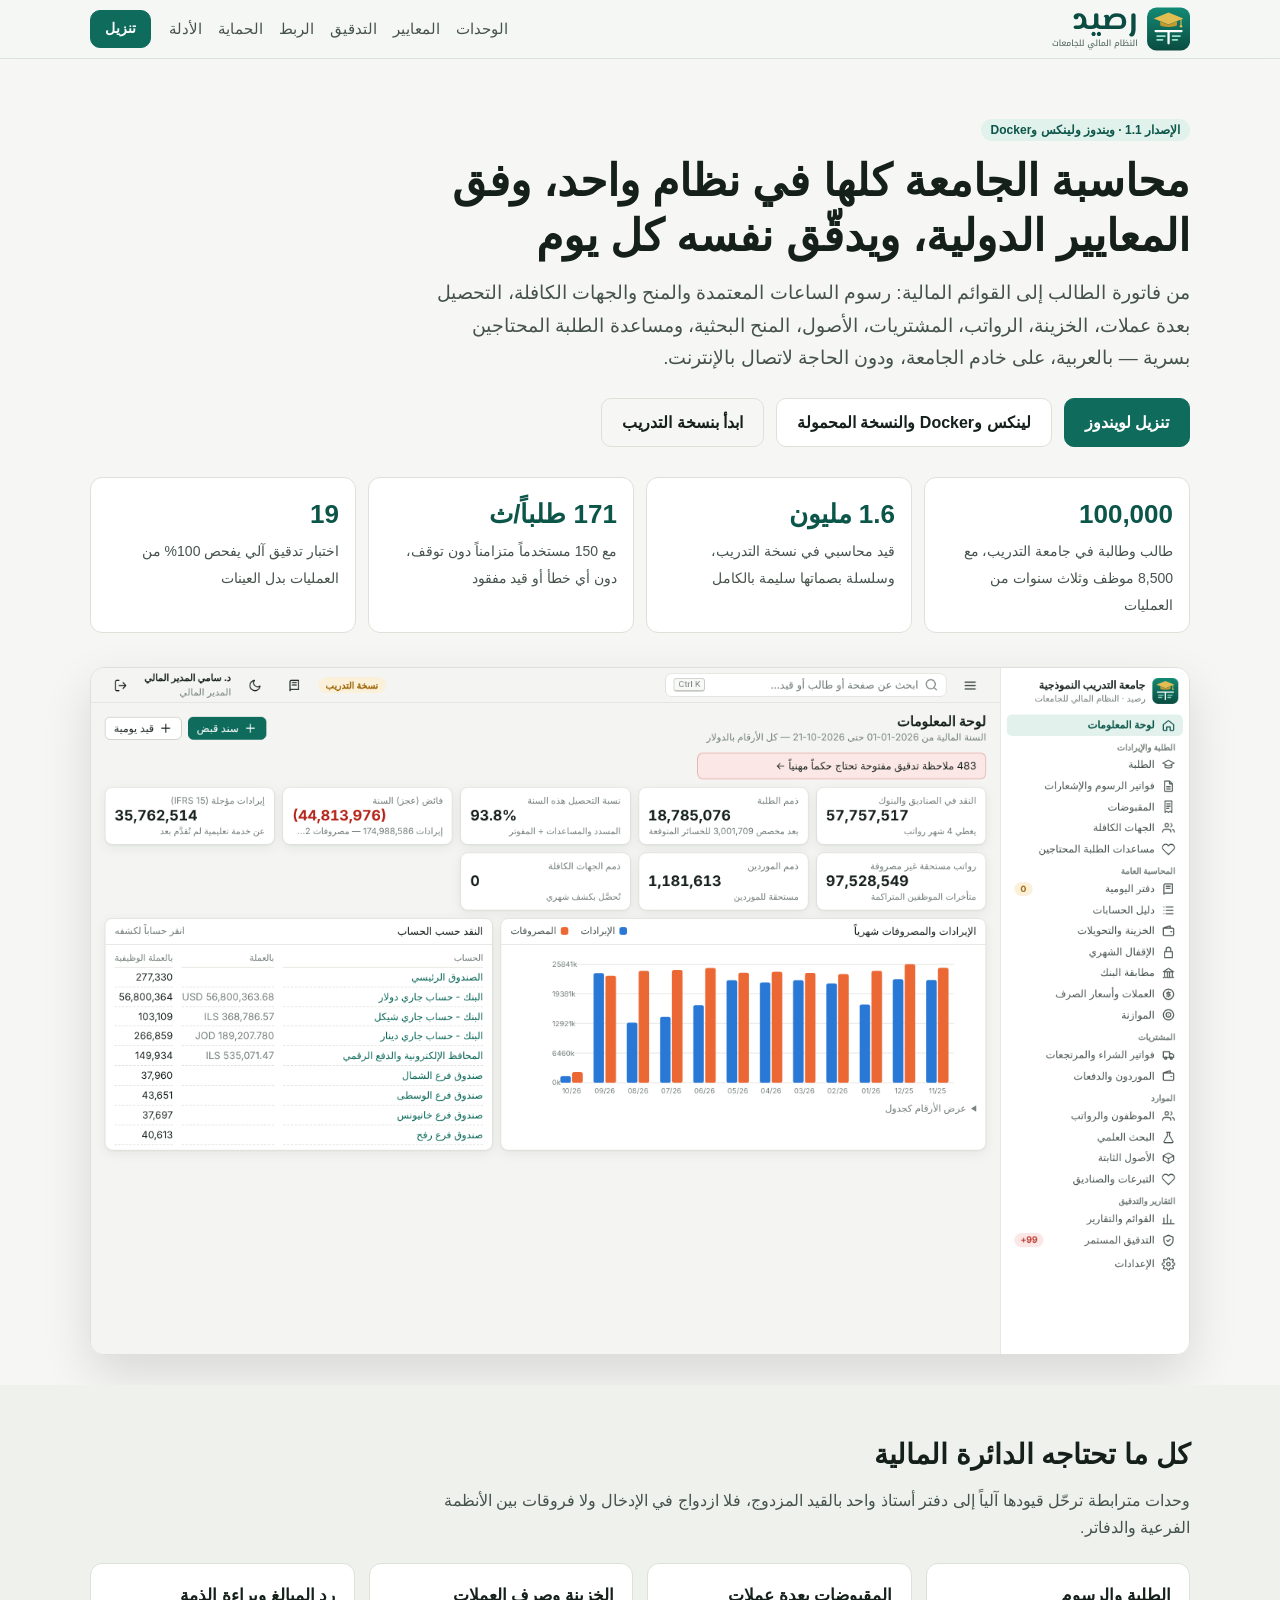
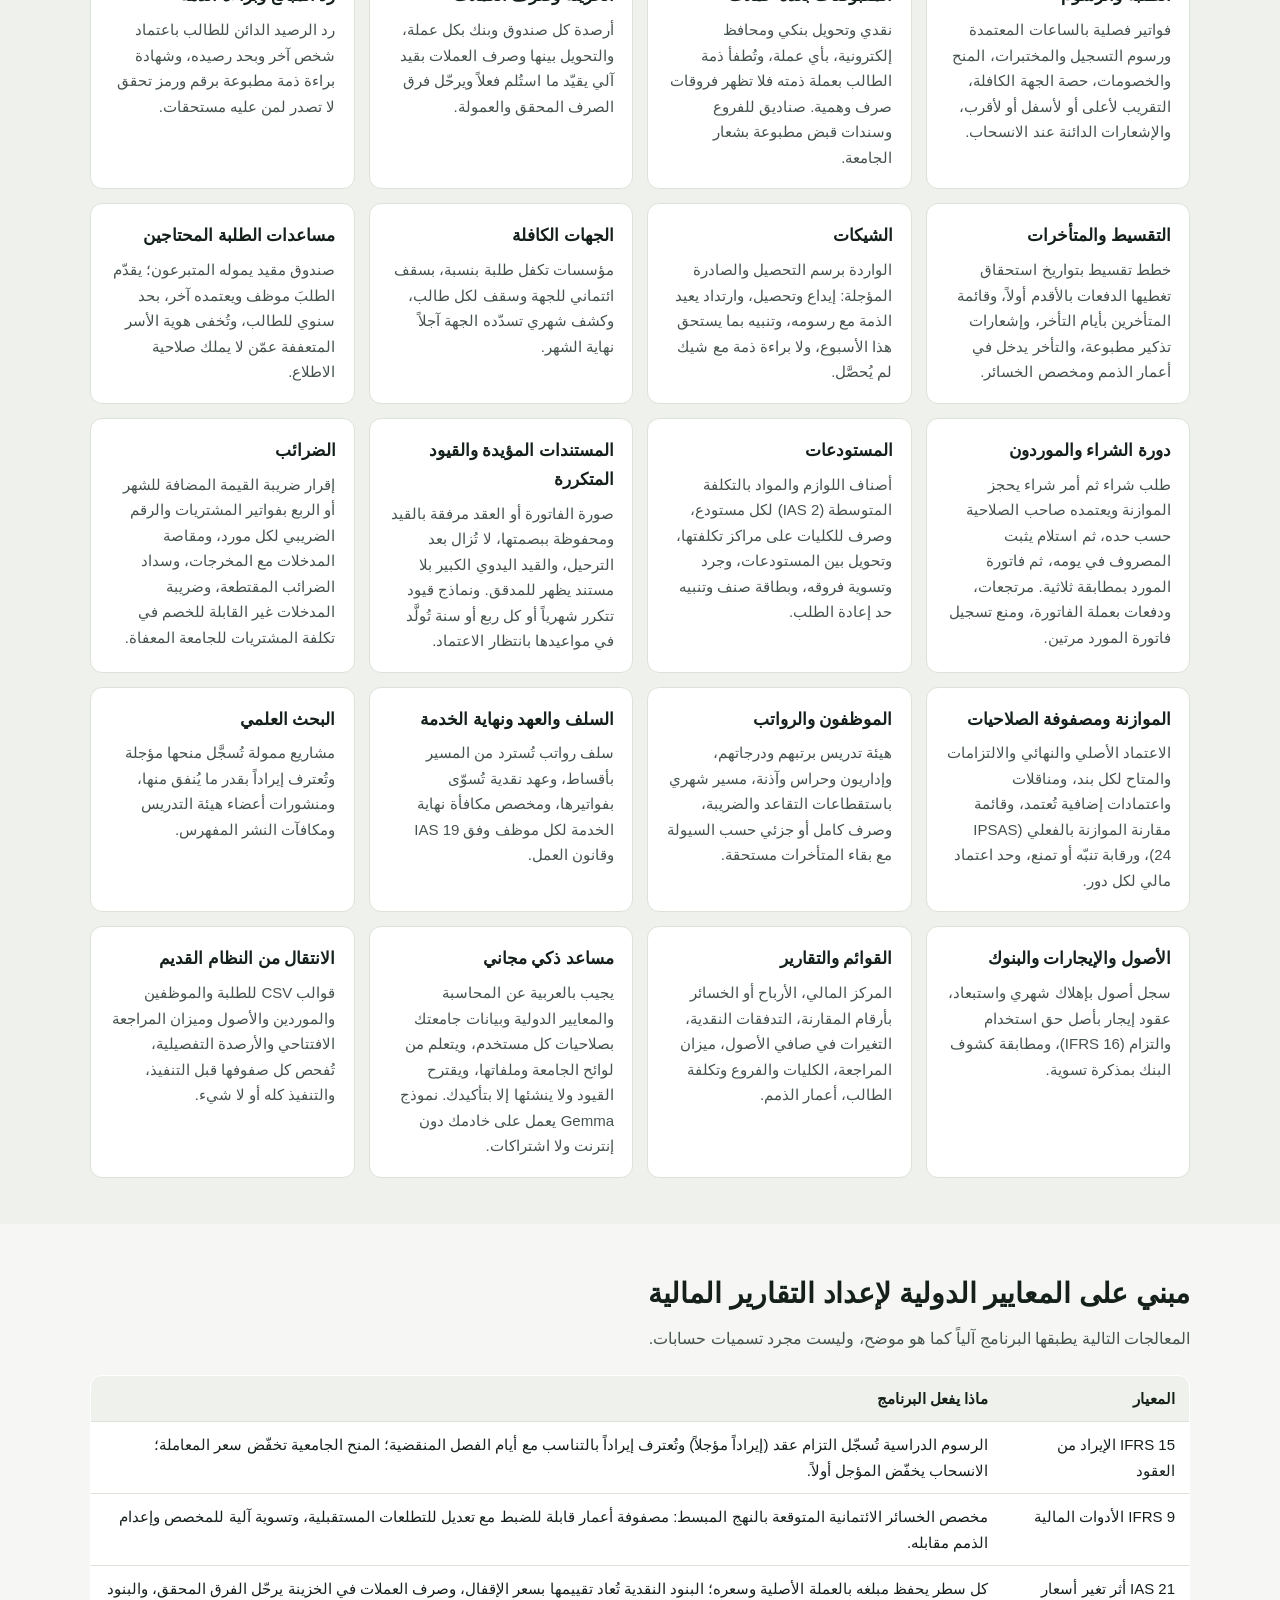
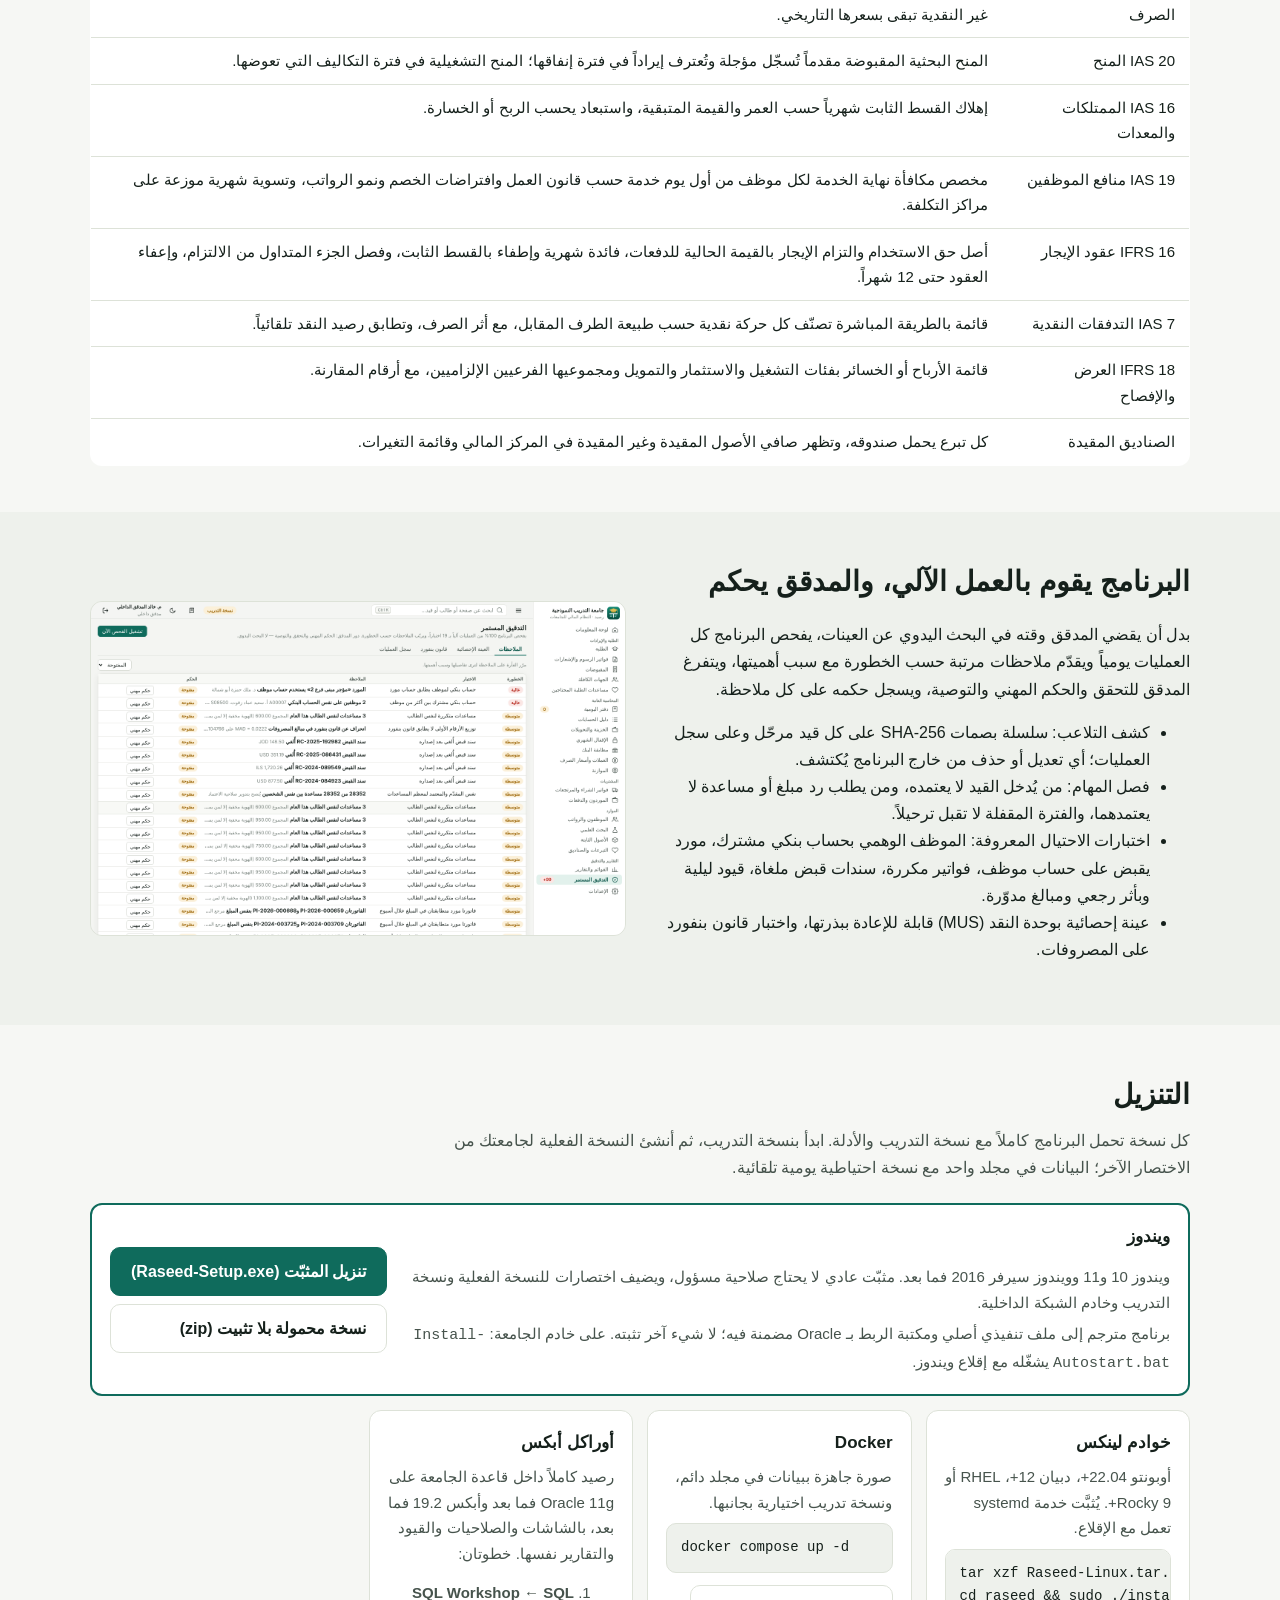
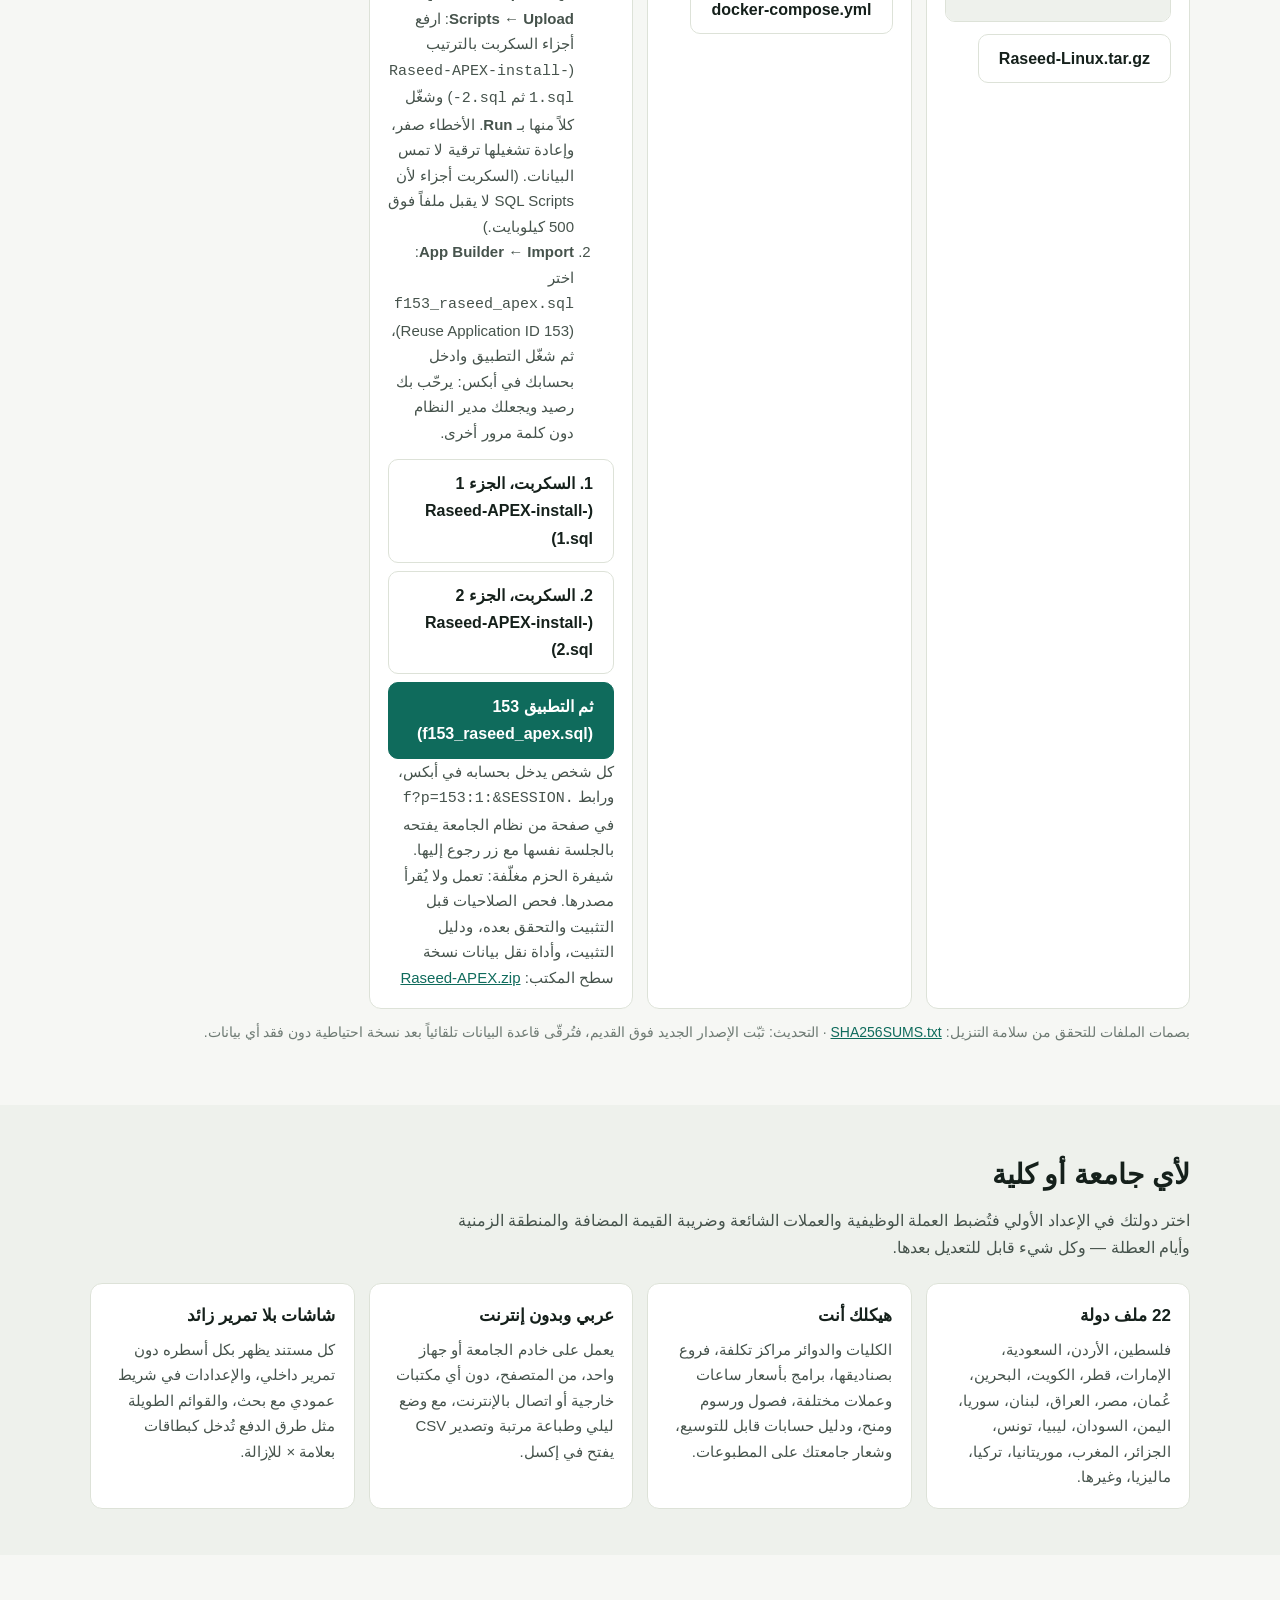
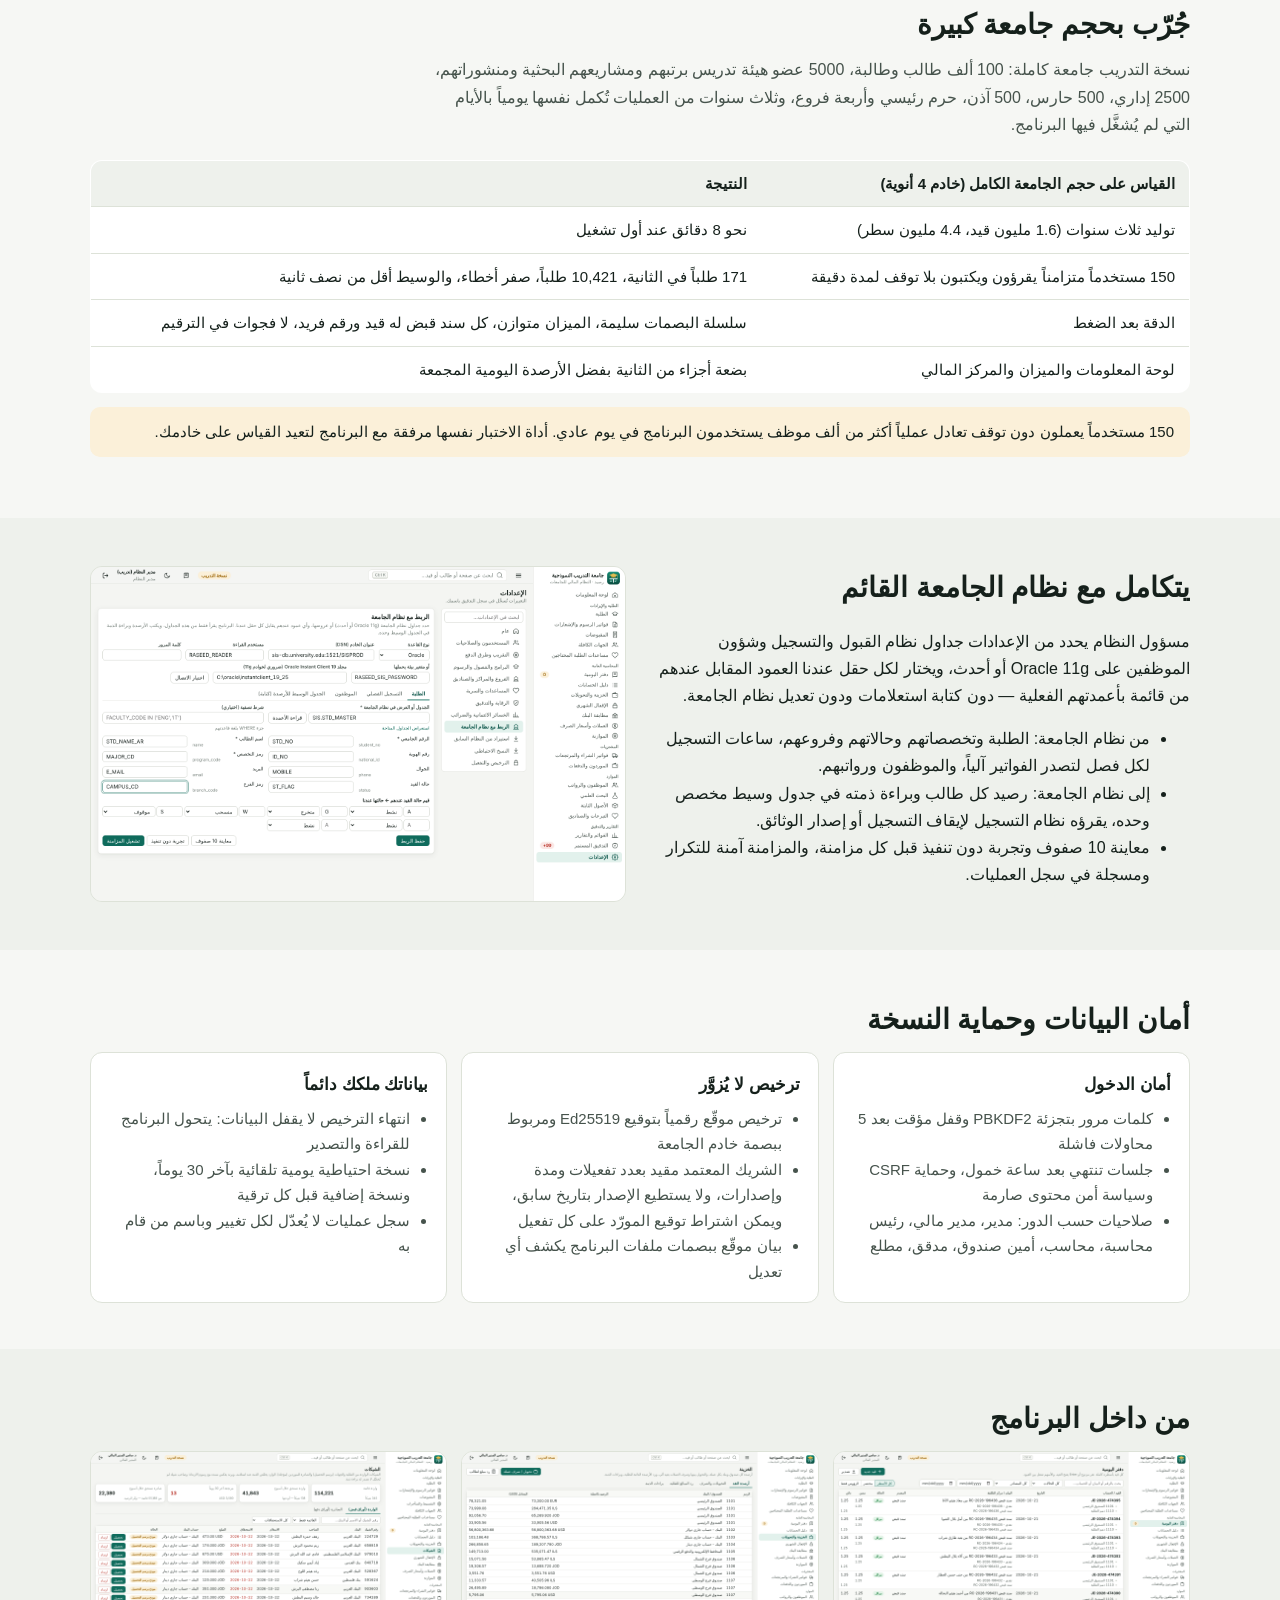
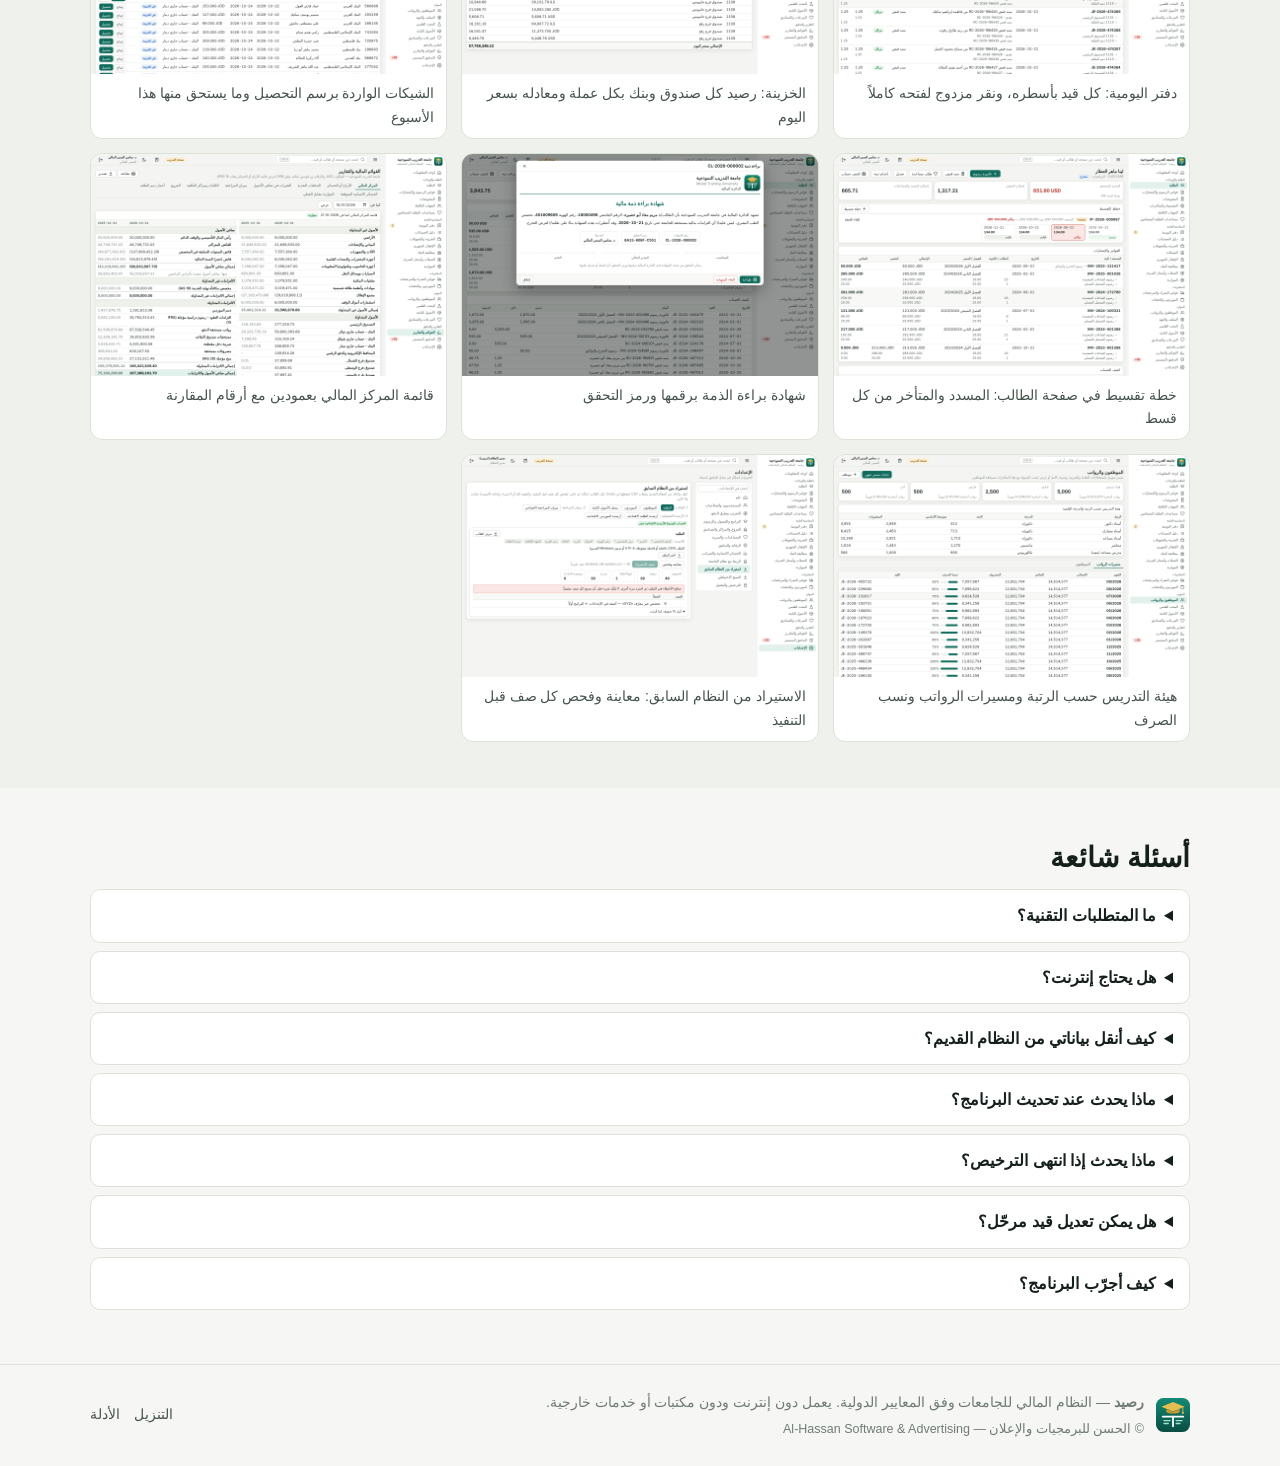
==== commit 573f56ea: "Download page: the APEX edition signs in with the APEX account and opens from the university's syste" ====
--- a/index.html
+++ b/index.html
@@ -131,11 +131,11 @@
       <p>رصيد كاملاً داخل قاعدة الجامعة على Oracle 11g فما بعد وأبكس 19.2 فما بعد، بالشاشات والصلاحيات والقيود والتقارير نفسها. خطوتان:</p>
       <ol class="small">
         <li><b>SQL Workshop ← SQL Scripts ← Upload</b>: ارفع أجزاء السكربت بالترتيب (<code>Raseed-APEX-install-1.sql</code> ثم <code>-2.sql</code>) وشغّل كلاً منها بـ <b>Run</b>. الأخطاء صفر، وإعادة تشغيلها ترقية لا تمس البيانات. (السكربت أجزاء لأن SQL Scripts لا يقبل ملفاً فوق 500 كيلوبايت.)</li>
-        <li><b>App Builder ← Import</b>: اختر <code>f153_raseed_apex.sql</code> (Reuse Application ID 153)، ثم شغّل التطبيق وأكمل الإعداد الأولي.</li>
+        <li><b>App Builder ← Import</b>: اختر <code>f153_raseed_apex.sql</code> (Reuse Application ID 153)، ثم شغّل التطبيق وادخل بحسابك في أبكس: يرحّب بك رصيد ويجعلك مدير النظام دون كلمة مرور أخرى.</li>
       </ol>
       <div class="dl-btns"><!--APEX--><a class="btn" href="download/Raseed-APEX-install-1.sql">1. السكربت، الجزء 1 (Raseed-APEX-install-1.sql)</a><a class="btn" href="download/Raseed-APEX-install-2.sql">2. السكربت، الجزء 2 (Raseed-APEX-install-2.sql)</a><!--/APEX-->
         <a class="btn primary" href="download/f153_raseed_apex.sql">ثم التطبيق 153 (f153_raseed_apex.sql)</a></div>
-      <p class="muted small">شيفرة الحزم مغلّفة: تعمل ولا يُقرأ مصدرها. فحص الصلاحيات قبل التثبيت والتحقق بعده، ودليل التثبيت، وأداة نقل بيانات نسخة سطح المكتب: <a href="download/Raseed-APEX.zip">Raseed-APEX.zip</a></p>
+      <p class="muted small">كل شخص يدخل بحسابه في أبكس، ورابط <code>f?p=153:1:&amp;SESSION.</code> في صفحة من نظام الجامعة يفتحه بالجلسة نفسها مع زر رجوع إليها. شيفرة الحزم مغلّفة: تعمل ولا يُقرأ مصدرها. فحص الصلاحيات قبل التثبيت والتحقق بعده، ودليل التثبيت، وأداة نقل بيانات نسخة سطح المكتب: <a href="download/Raseed-APEX.zip">Raseed-APEX.zip</a></p>
     </div>
   </div>
   <p class="small muted" style="margin-top:12px">بصمات الملفات للتحقق من سلامة التنزيل: <a href="download/SHA256SUMS.txt">SHA256SUMS.txt</a> · التحديث: ثبّت الإصدار الجديد فوق القديم، فتُرقّى قاعدة البيانات تلقائياً بعد نسخة احتياطية دون فقد أي بيانات.</p>
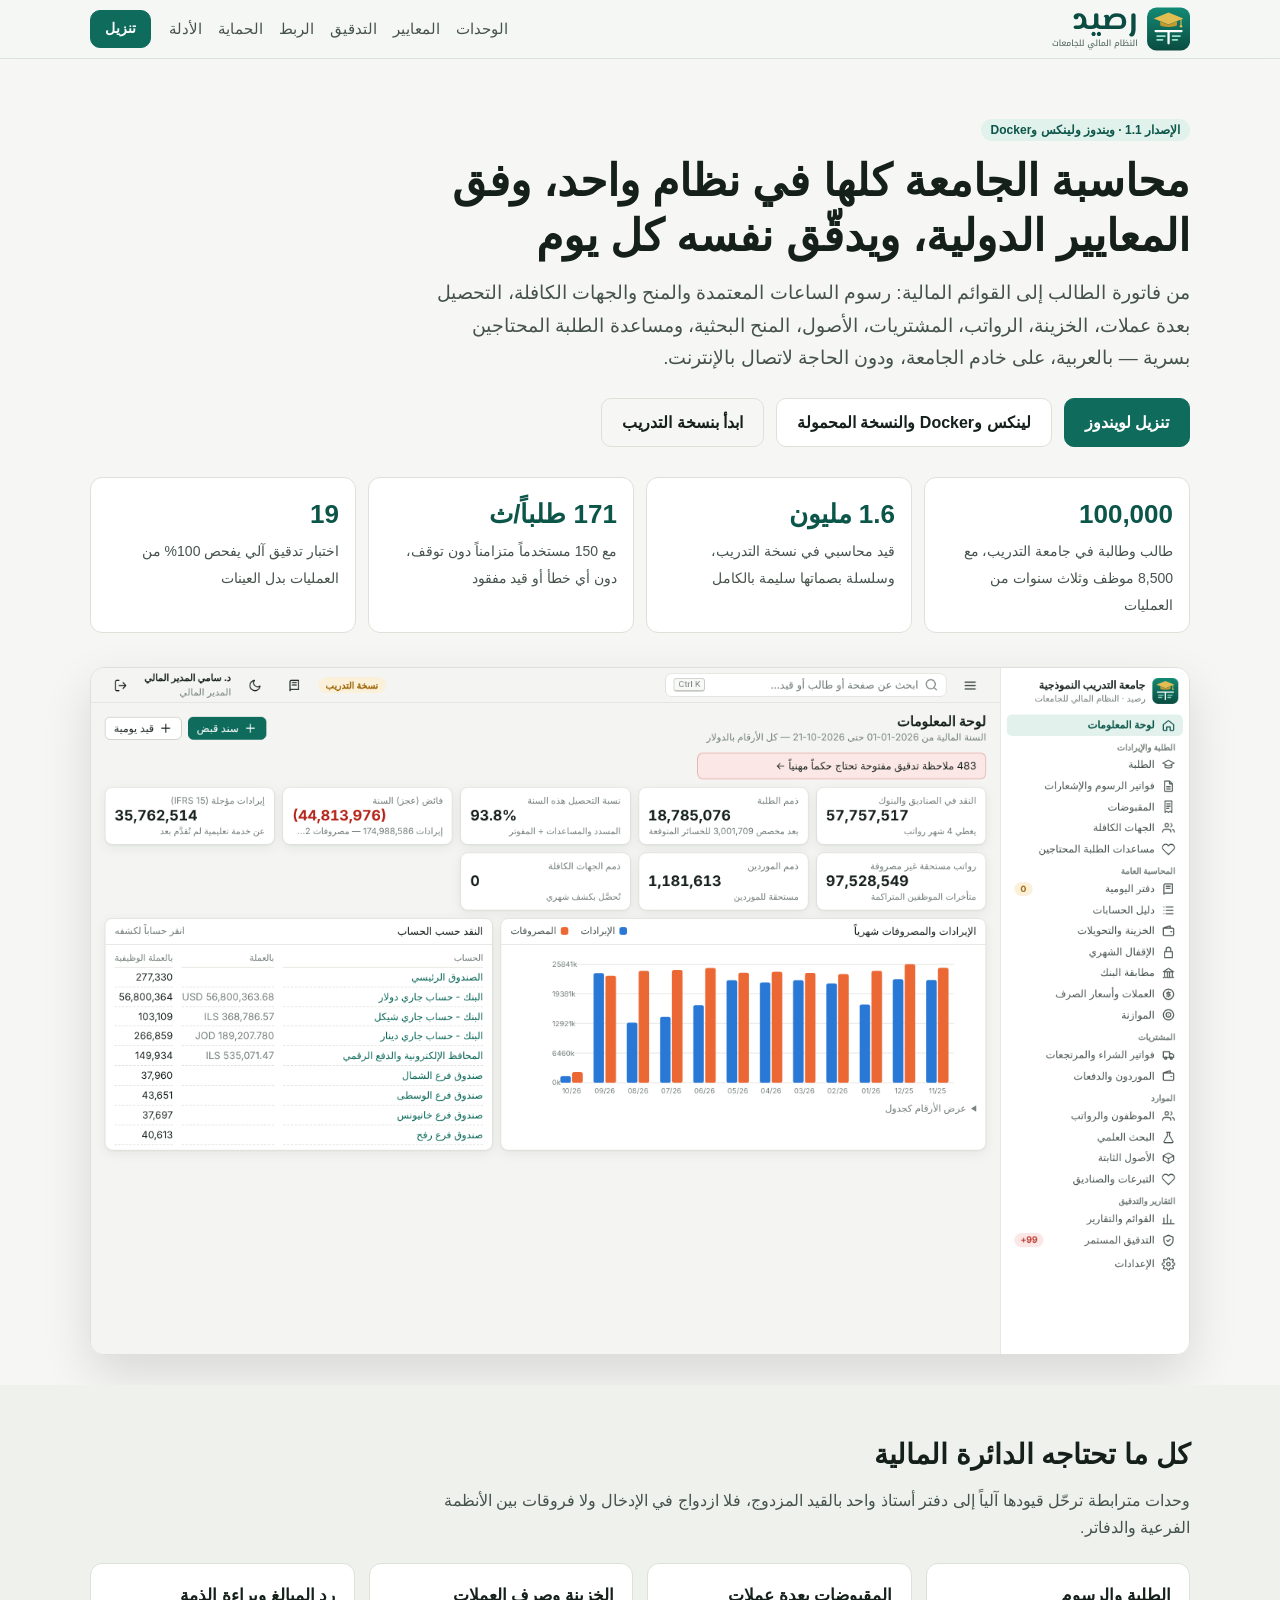
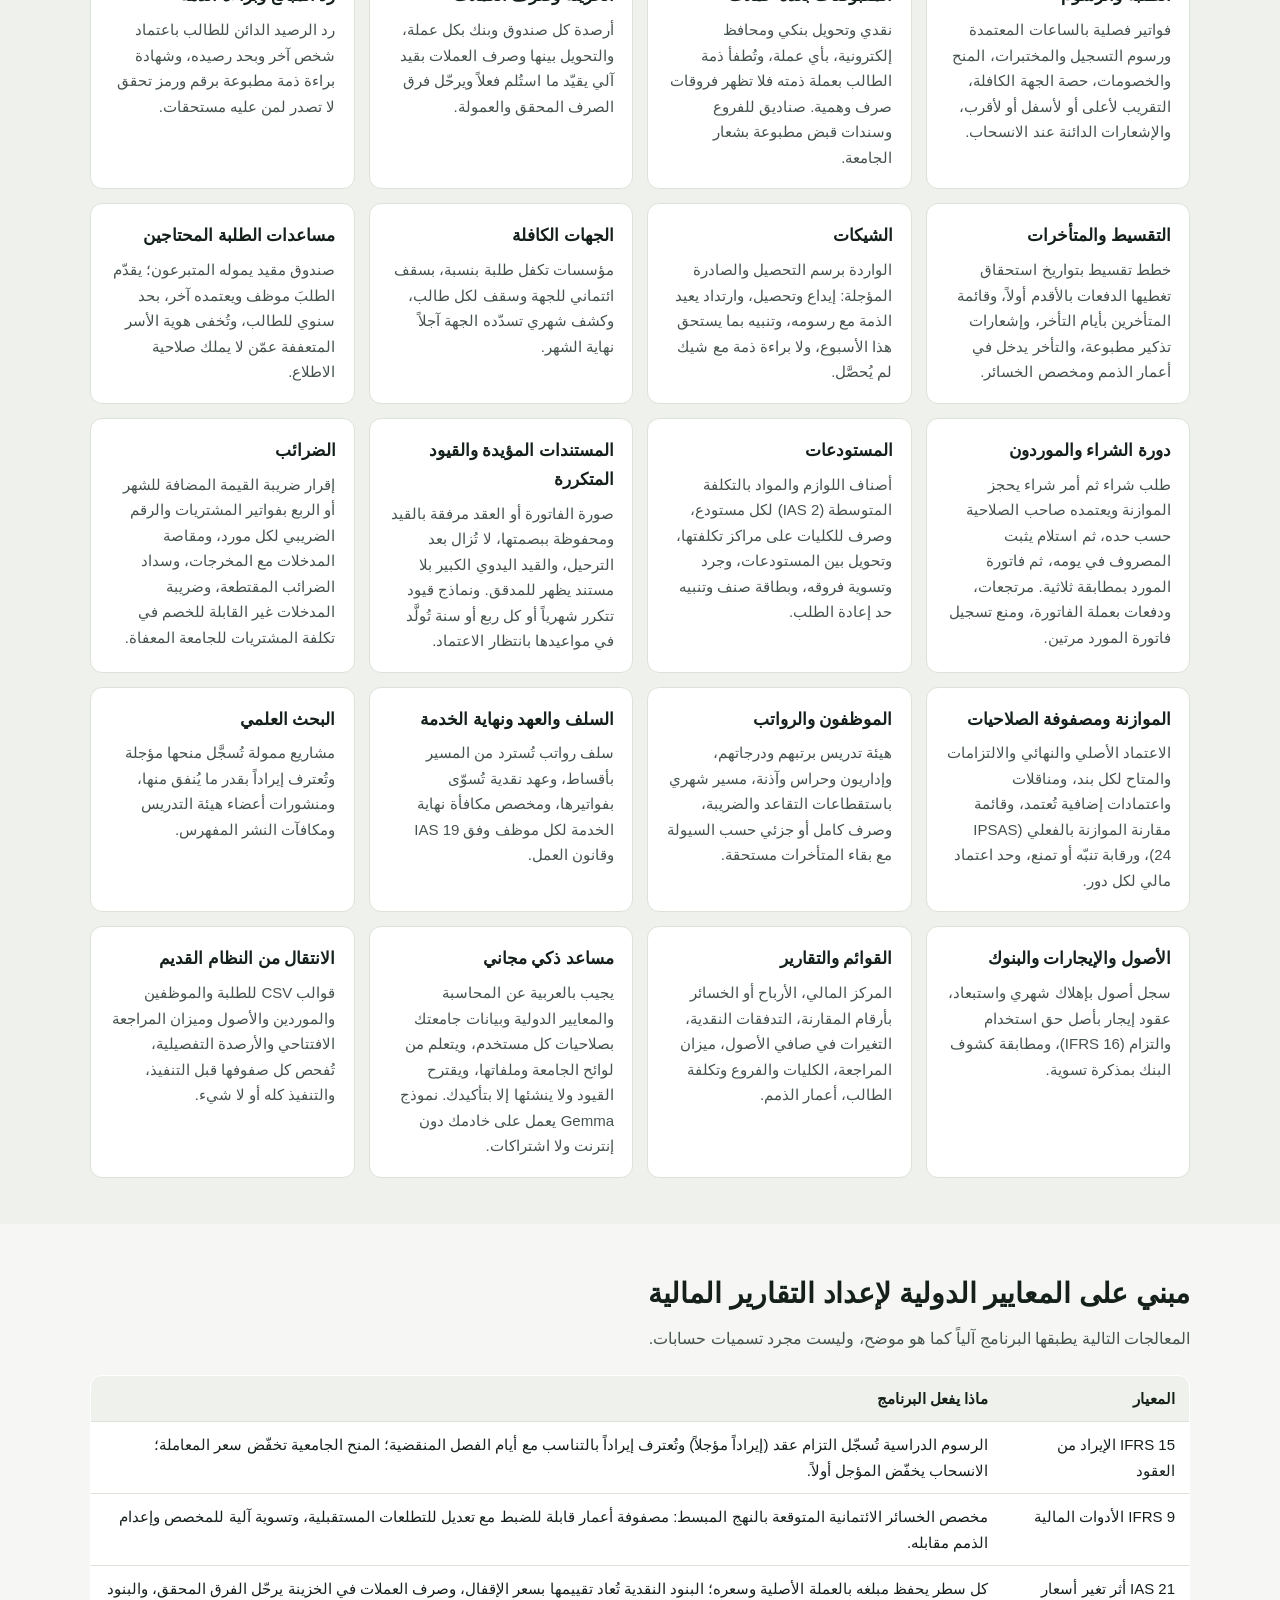
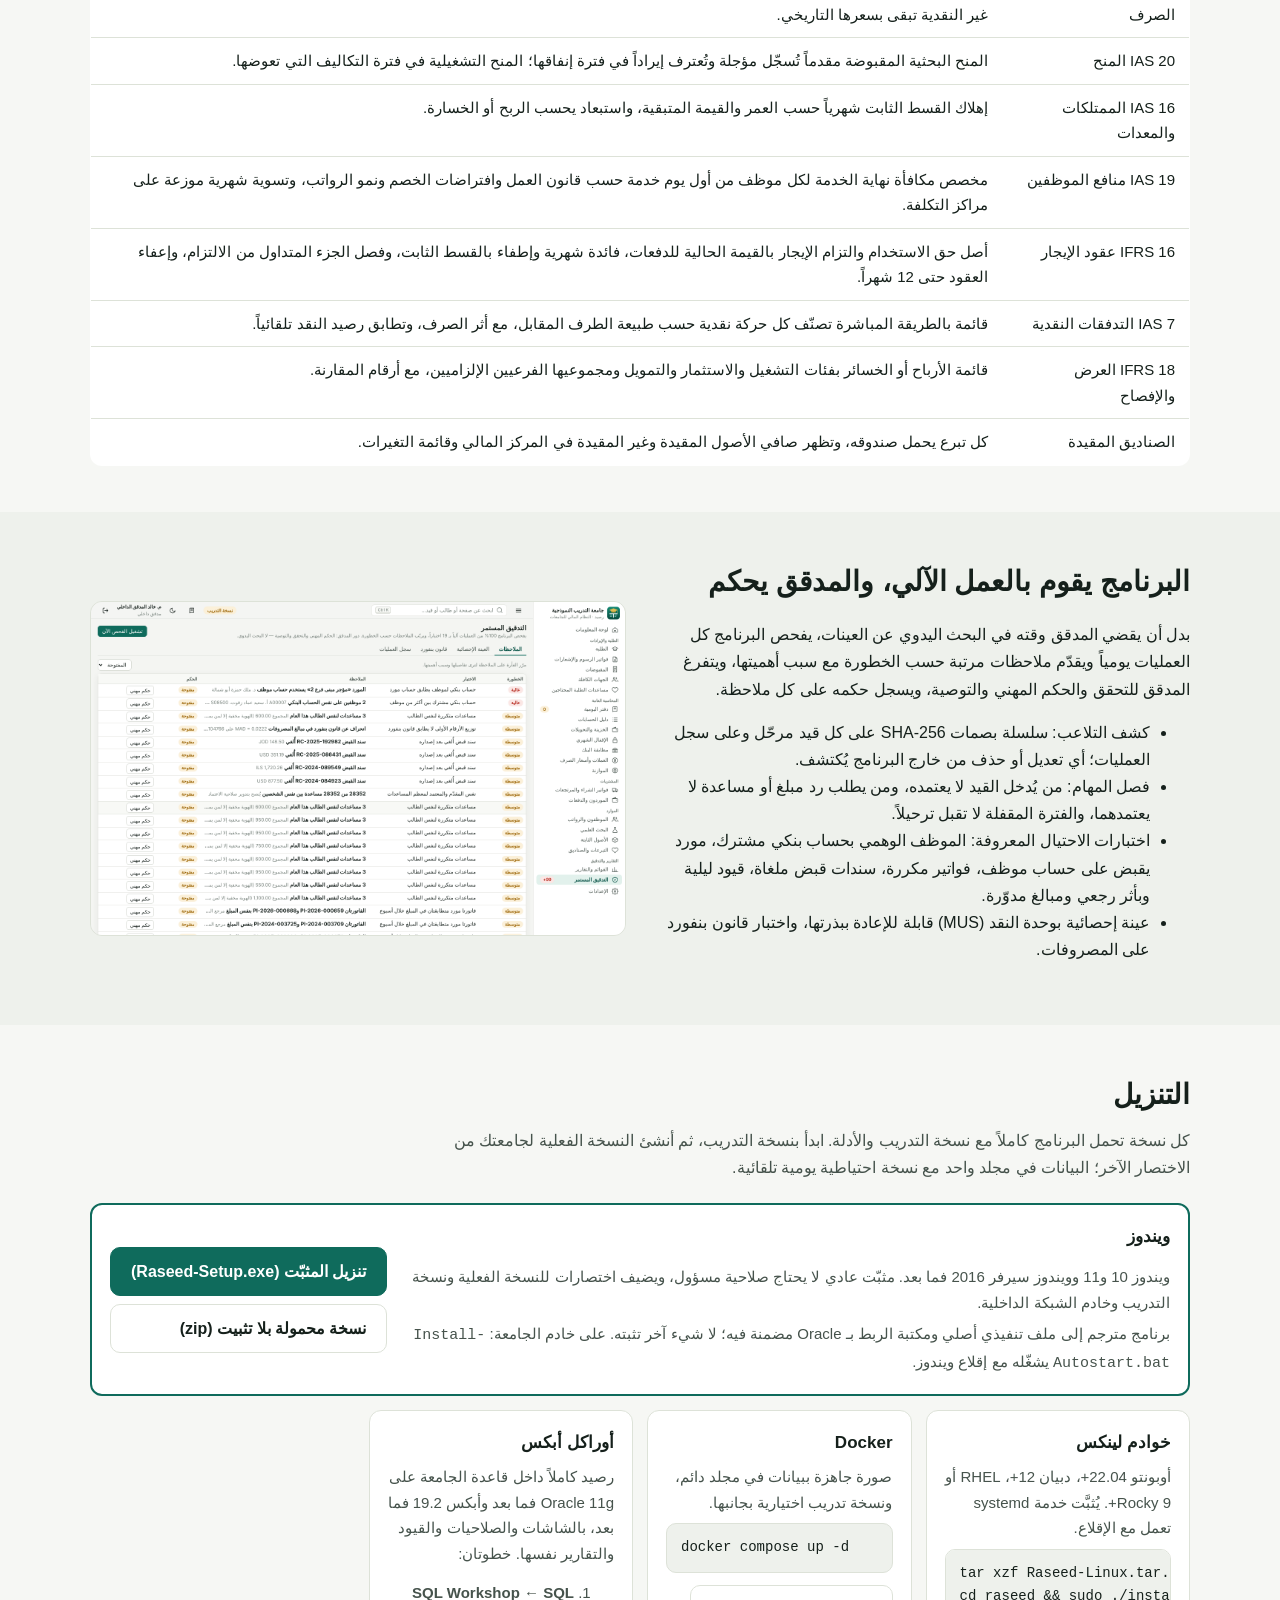
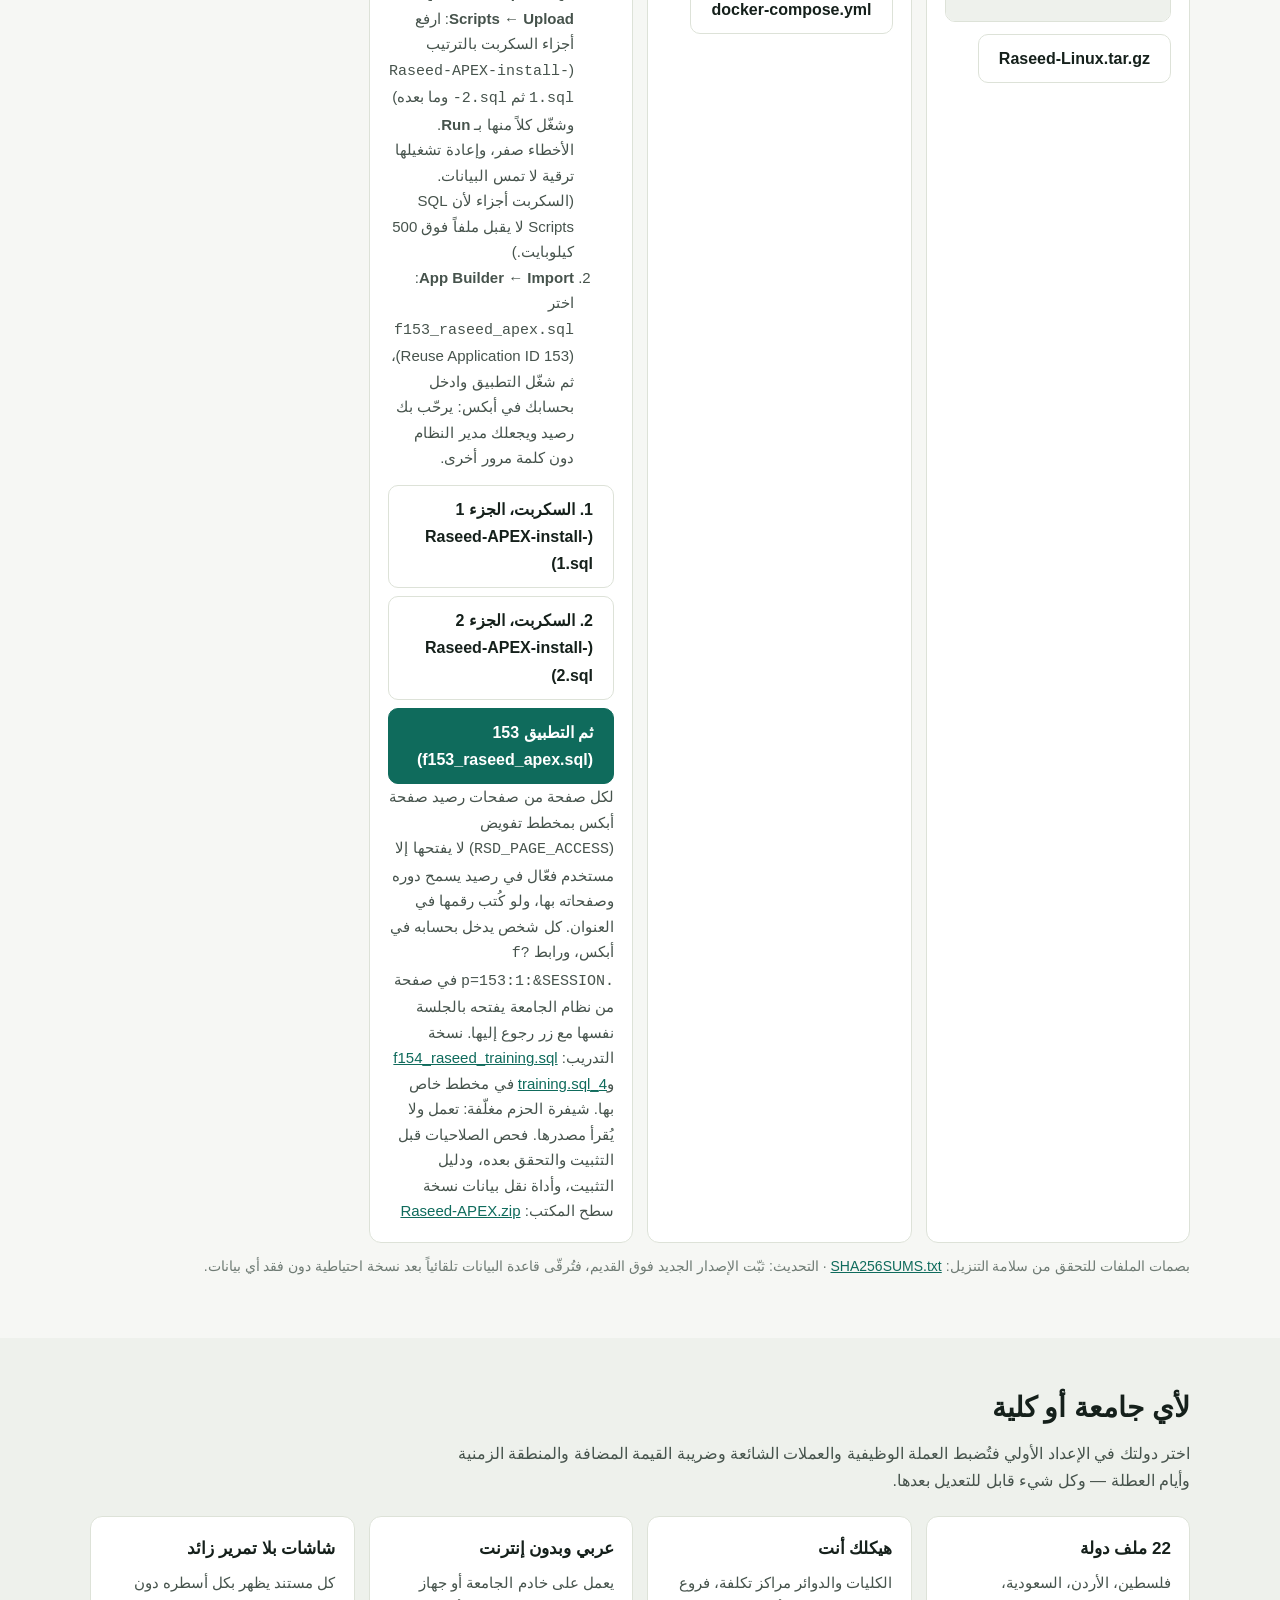
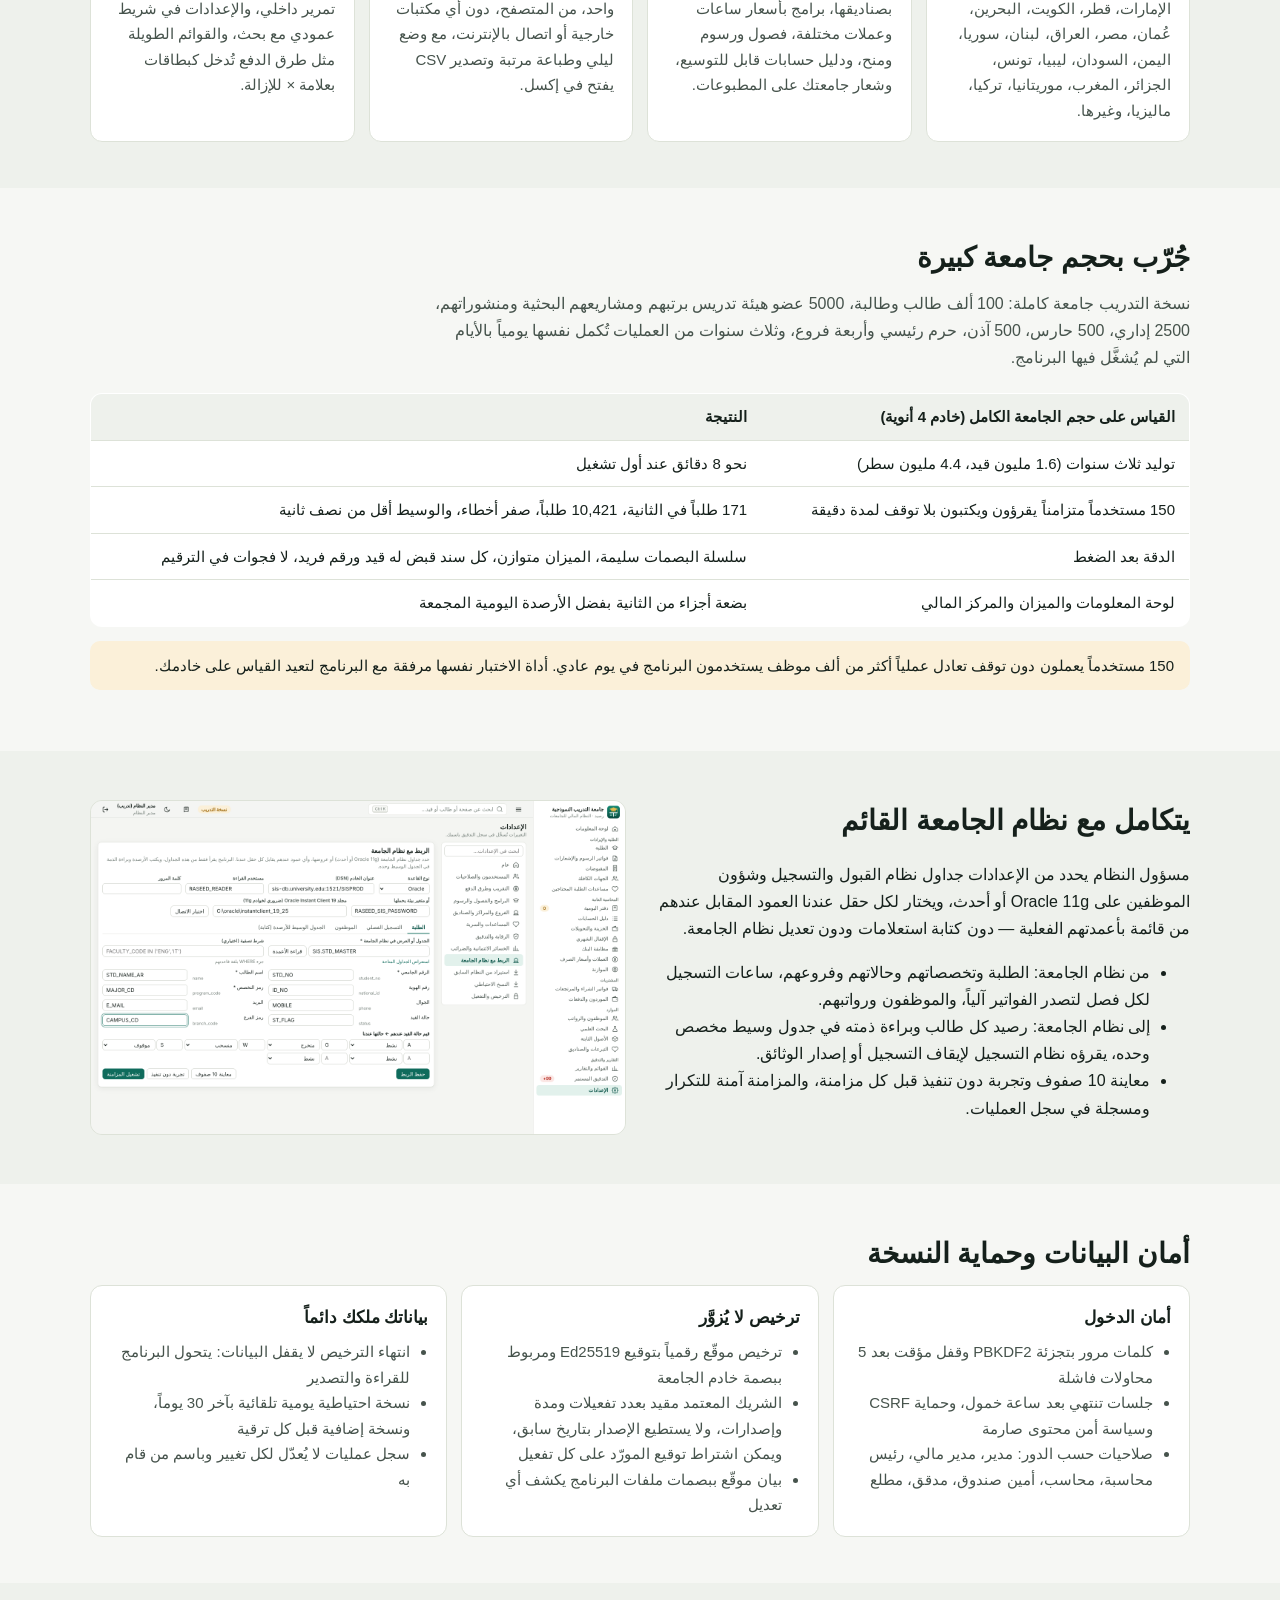
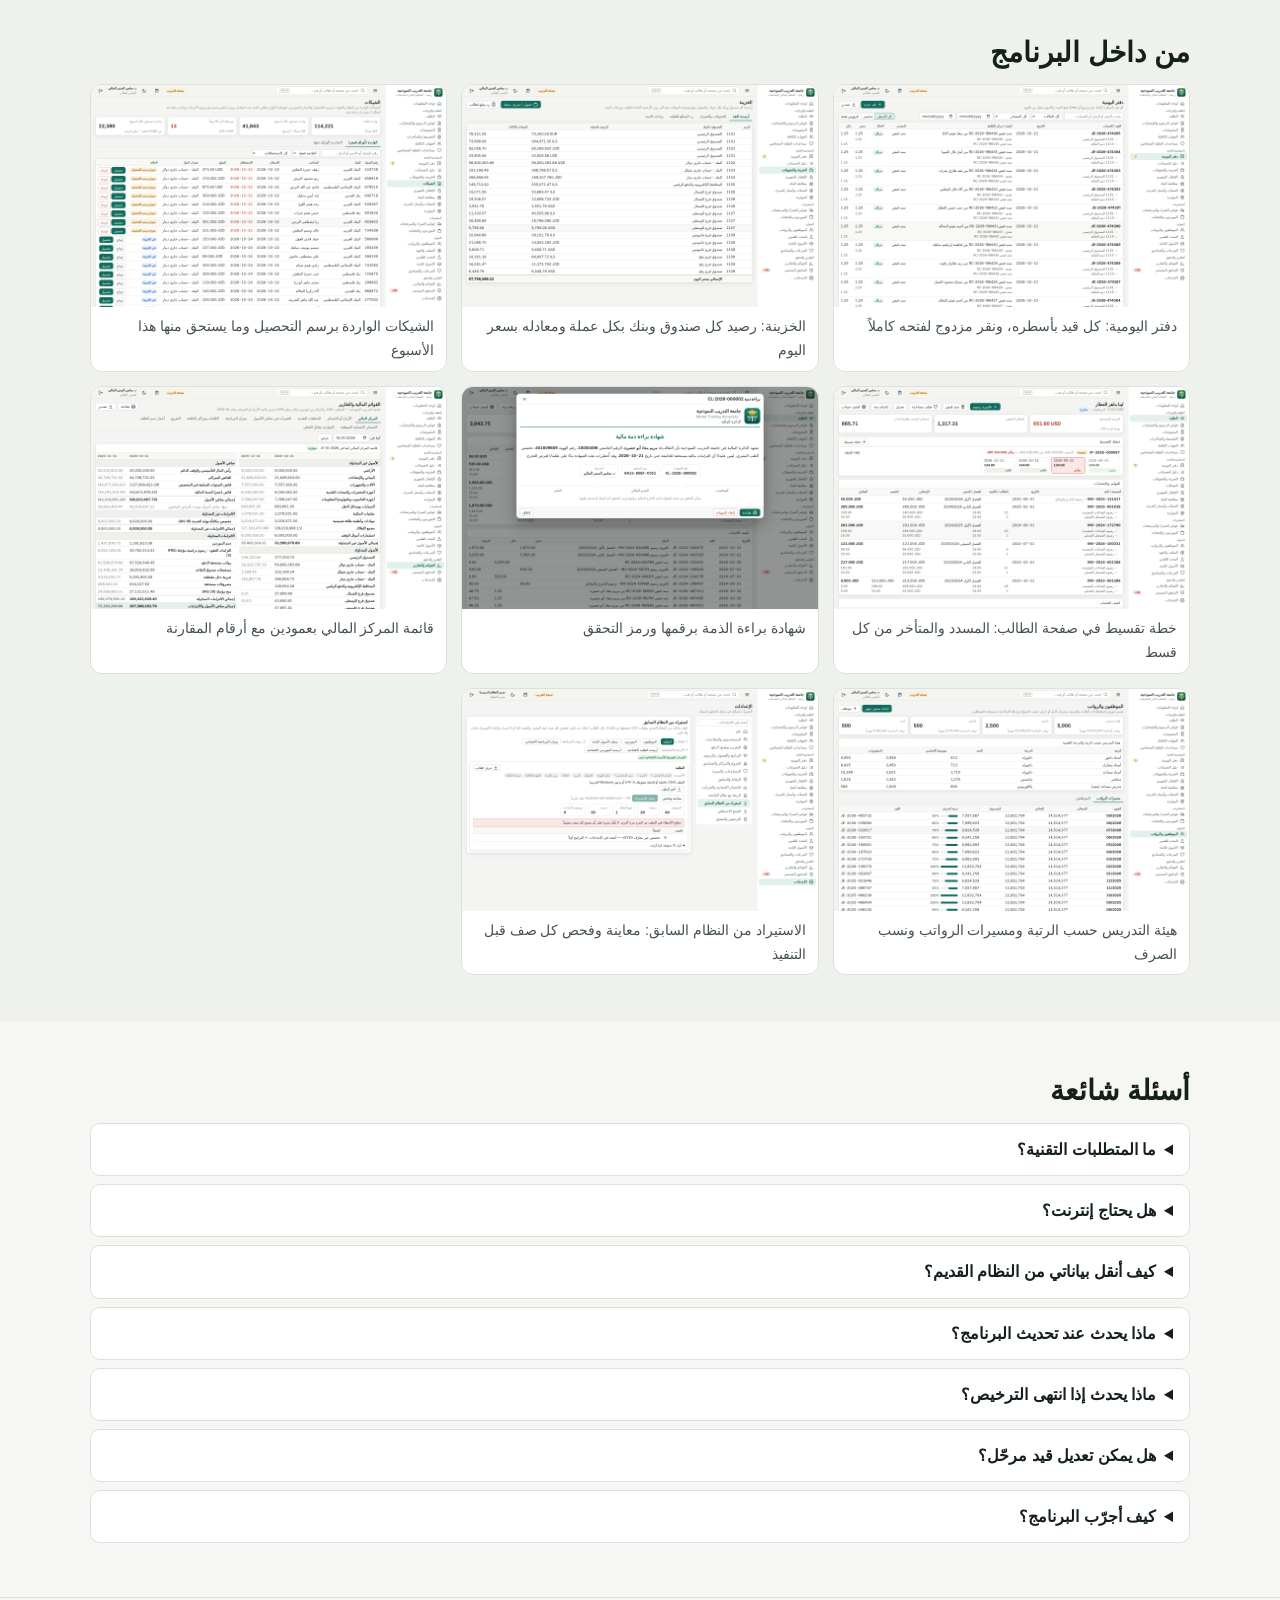
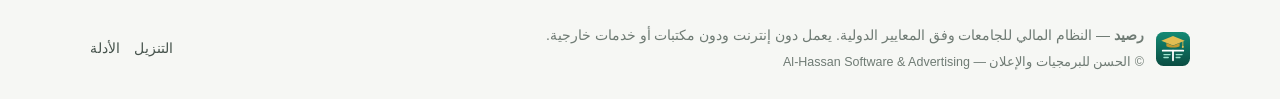
==== commit 4afc8df8: "Download page: each page of the APEX edition under its authorization scheme; the training applicatio" ====
--- a/index.html
+++ b/index.html
@@ -130,12 +130,12 @@
       <h3>أوراكل أبكس</h3>
       <p>رصيد كاملاً داخل قاعدة الجامعة على Oracle 11g فما بعد وأبكس 19.2 فما بعد، بالشاشات والصلاحيات والقيود والتقارير نفسها. خطوتان:</p>
       <ol class="small">
-        <li><b>SQL Workshop ← SQL Scripts ← Upload</b>: ارفع أجزاء السكربت بالترتيب (<code>Raseed-APEX-install-1.sql</code> ثم <code>-2.sql</code>) وشغّل كلاً منها بـ <b>Run</b>. الأخطاء صفر، وإعادة تشغيلها ترقية لا تمس البيانات. (السكربت أجزاء لأن SQL Scripts لا يقبل ملفاً فوق 500 كيلوبايت.)</li>
+        <li><b>SQL Workshop ← SQL Scripts ← Upload</b>: ارفع أجزاء السكربت بالترتيب (<code>Raseed-APEX-install-1.sql</code> ثم <code>-2.sql</code> وما بعده) وشغّل كلاً منها بـ <b>Run</b>. الأخطاء صفر، وإعادة تشغيلها ترقية لا تمس البيانات. (السكربت أجزاء لأن SQL Scripts لا يقبل ملفاً فوق 500 كيلوبايت.)</li>
         <li><b>App Builder ← Import</b>: اختر <code>f153_raseed_apex.sql</code> (Reuse Application ID 153)، ثم شغّل التطبيق وادخل بحسابك في أبكس: يرحّب بك رصيد ويجعلك مدير النظام دون كلمة مرور أخرى.</li>
       </ol>
       <div class="dl-btns"><!--APEX--><a class="btn" href="download/Raseed-APEX-install-1.sql">1. السكربت، الجزء 1 (Raseed-APEX-install-1.sql)</a><a class="btn" href="download/Raseed-APEX-install-2.sql">2. السكربت، الجزء 2 (Raseed-APEX-install-2.sql)</a><!--/APEX-->
         <a class="btn primary" href="download/f153_raseed_apex.sql">ثم التطبيق 153 (f153_raseed_apex.sql)</a></div>
-      <p class="muted small">كل شخص يدخل بحسابه في أبكس، ورابط <code>f?p=153:1:&amp;SESSION.</code> في صفحة من نظام الجامعة يفتحه بالجلسة نفسها مع زر رجوع إليها. شيفرة الحزم مغلّفة: تعمل ولا يُقرأ مصدرها. فحص الصلاحيات قبل التثبيت والتحقق بعده، ودليل التثبيت، وأداة نقل بيانات نسخة سطح المكتب: <a href="download/Raseed-APEX.zip">Raseed-APEX.zip</a></p>
+      <p class="muted small">لكل صفحة من صفحات رصيد صفحة أبكس بمخطط تفويض (<code>RSD_PAGE_ACCESS</code>) لا يفتحها إلا مستخدم فعّال في رصيد يسمح دوره وصفحاته بها، ولو كُتب رقمها في العنوان. كل شخص يدخل بحسابه في أبكس، ورابط <code>f?p=153:1:&amp;SESSION.</code> في صفحة من نظام الجامعة يفتحه بالجلسة نفسها مع زر رجوع إليها. نسخة التدريب: <a href="download/f154_raseed_training.sql">f154_raseed_training.sql</a> و<a href="download/4_training.sql">4_training.sql</a> في مخطط خاص بها. شيفرة الحزم مغلّفة: تعمل ولا يُقرأ مصدرها. فحص الصلاحيات قبل التثبيت والتحقق بعده، ودليل التثبيت، وأداة نقل بيانات نسخة سطح المكتب: <a href="download/Raseed-APEX.zip">Raseed-APEX.zip</a></p>
     </div>
   </div>
   <p class="small muted" style="margin-top:12px">بصمات الملفات للتحقق من سلامة التنزيل: <a href="download/SHA256SUMS.txt">SHA256SUMS.txt</a> · التحديث: ثبّت الإصدار الجديد فوق القديم، فتُرقّى قاعدة البيانات تلقائياً بعد نسخة احتياطية دون فقد أي بيانات.</p>
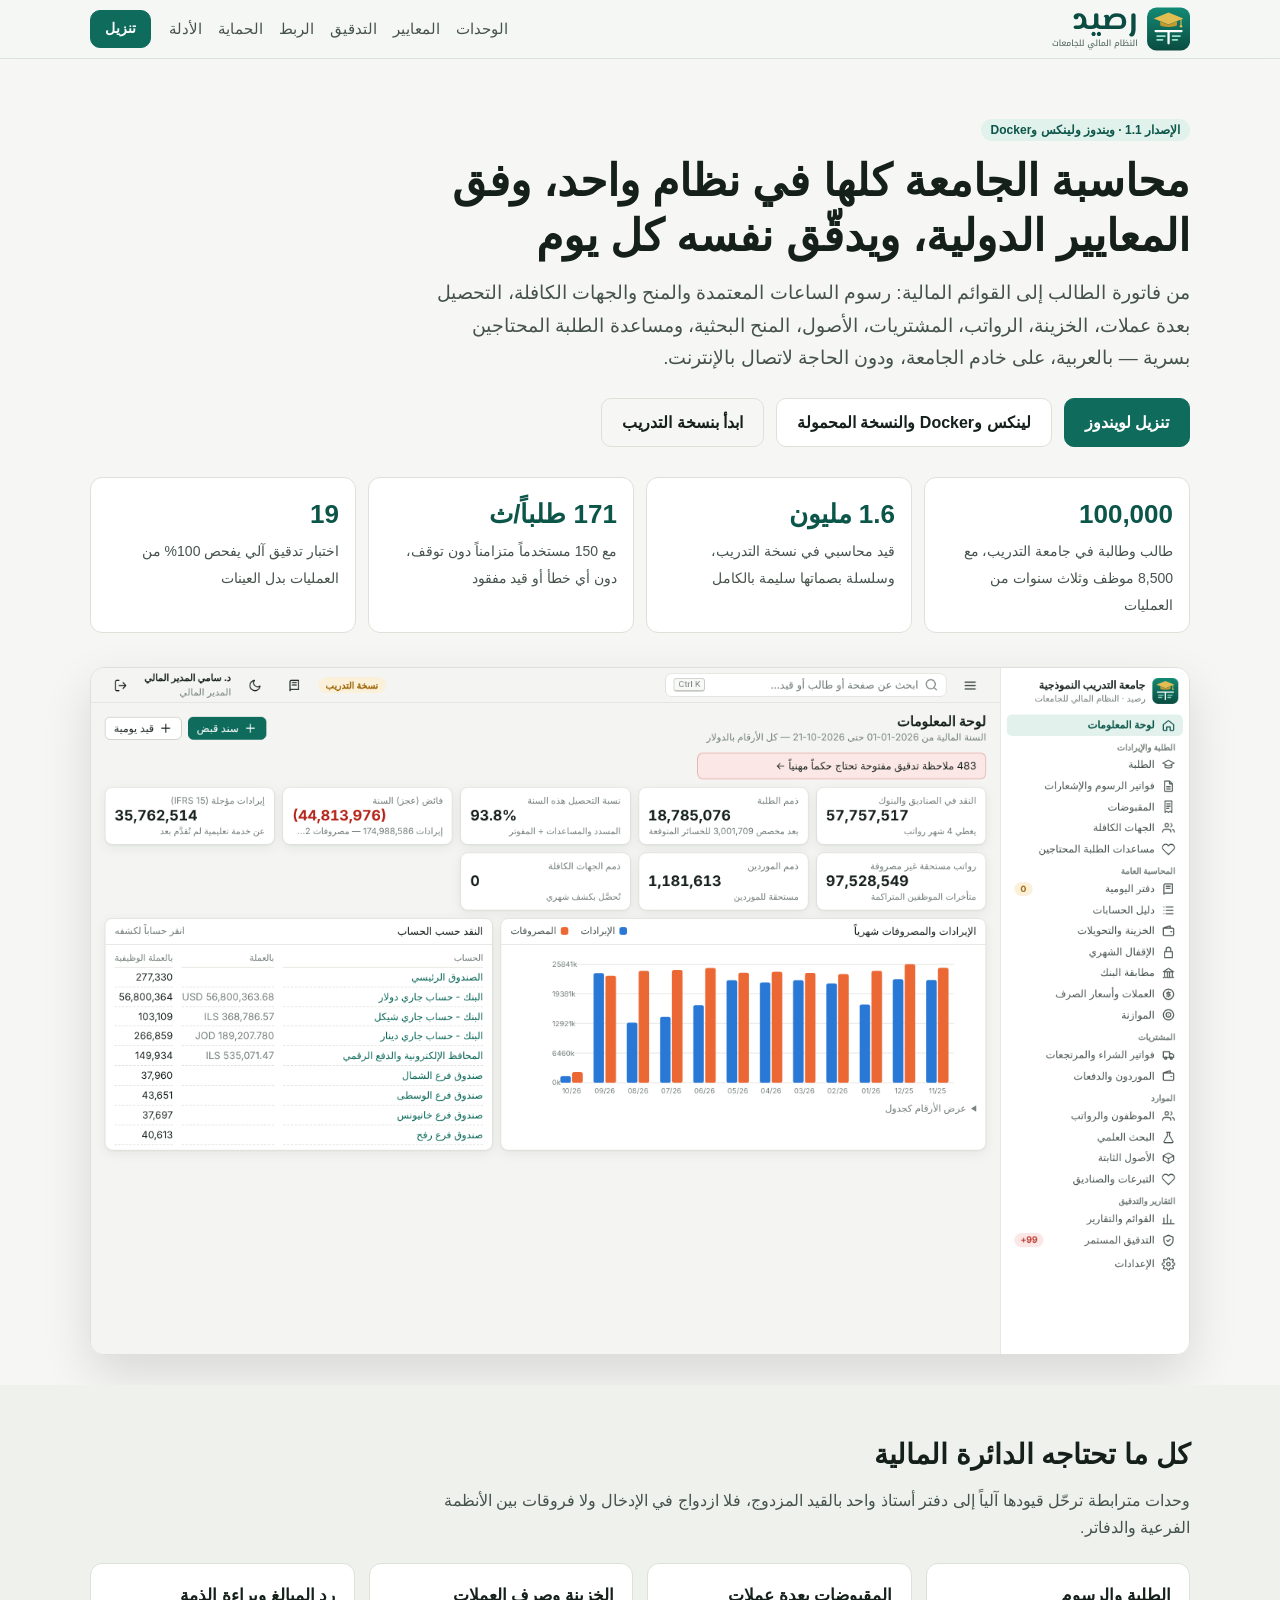
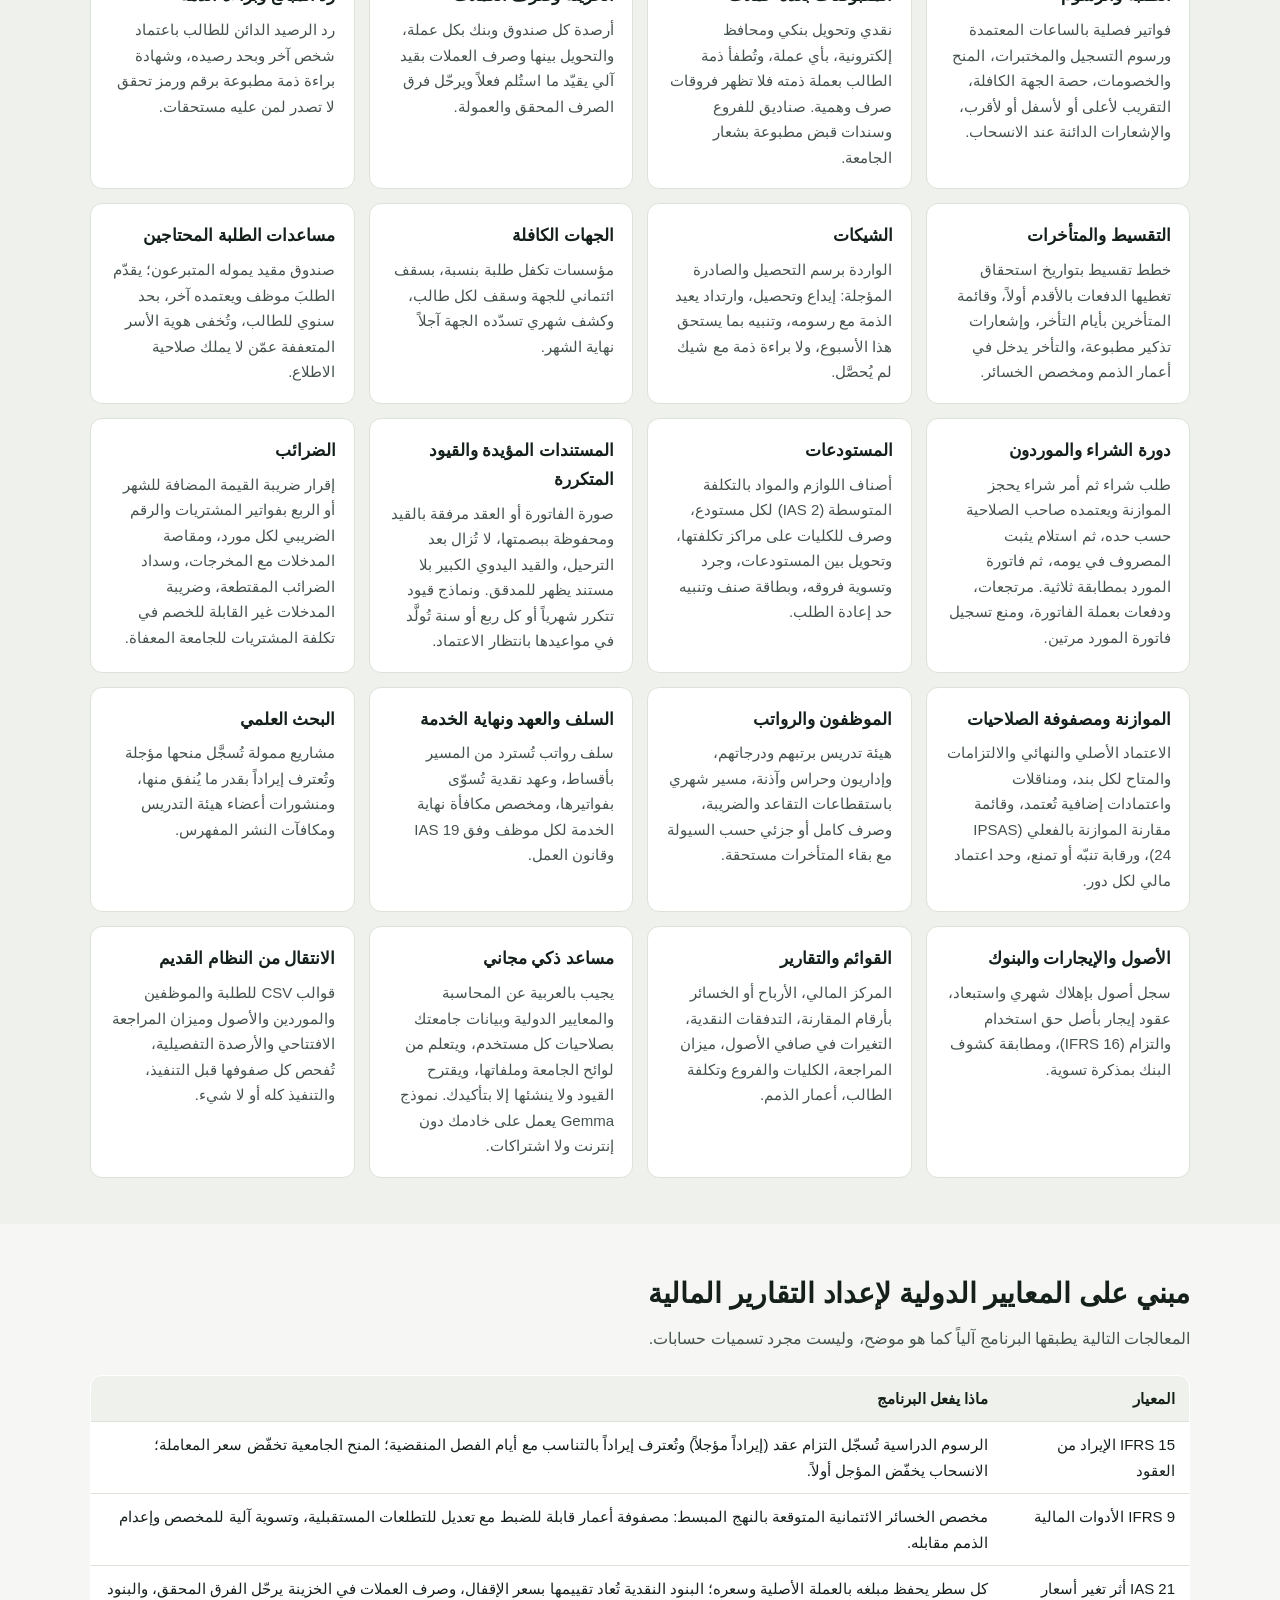
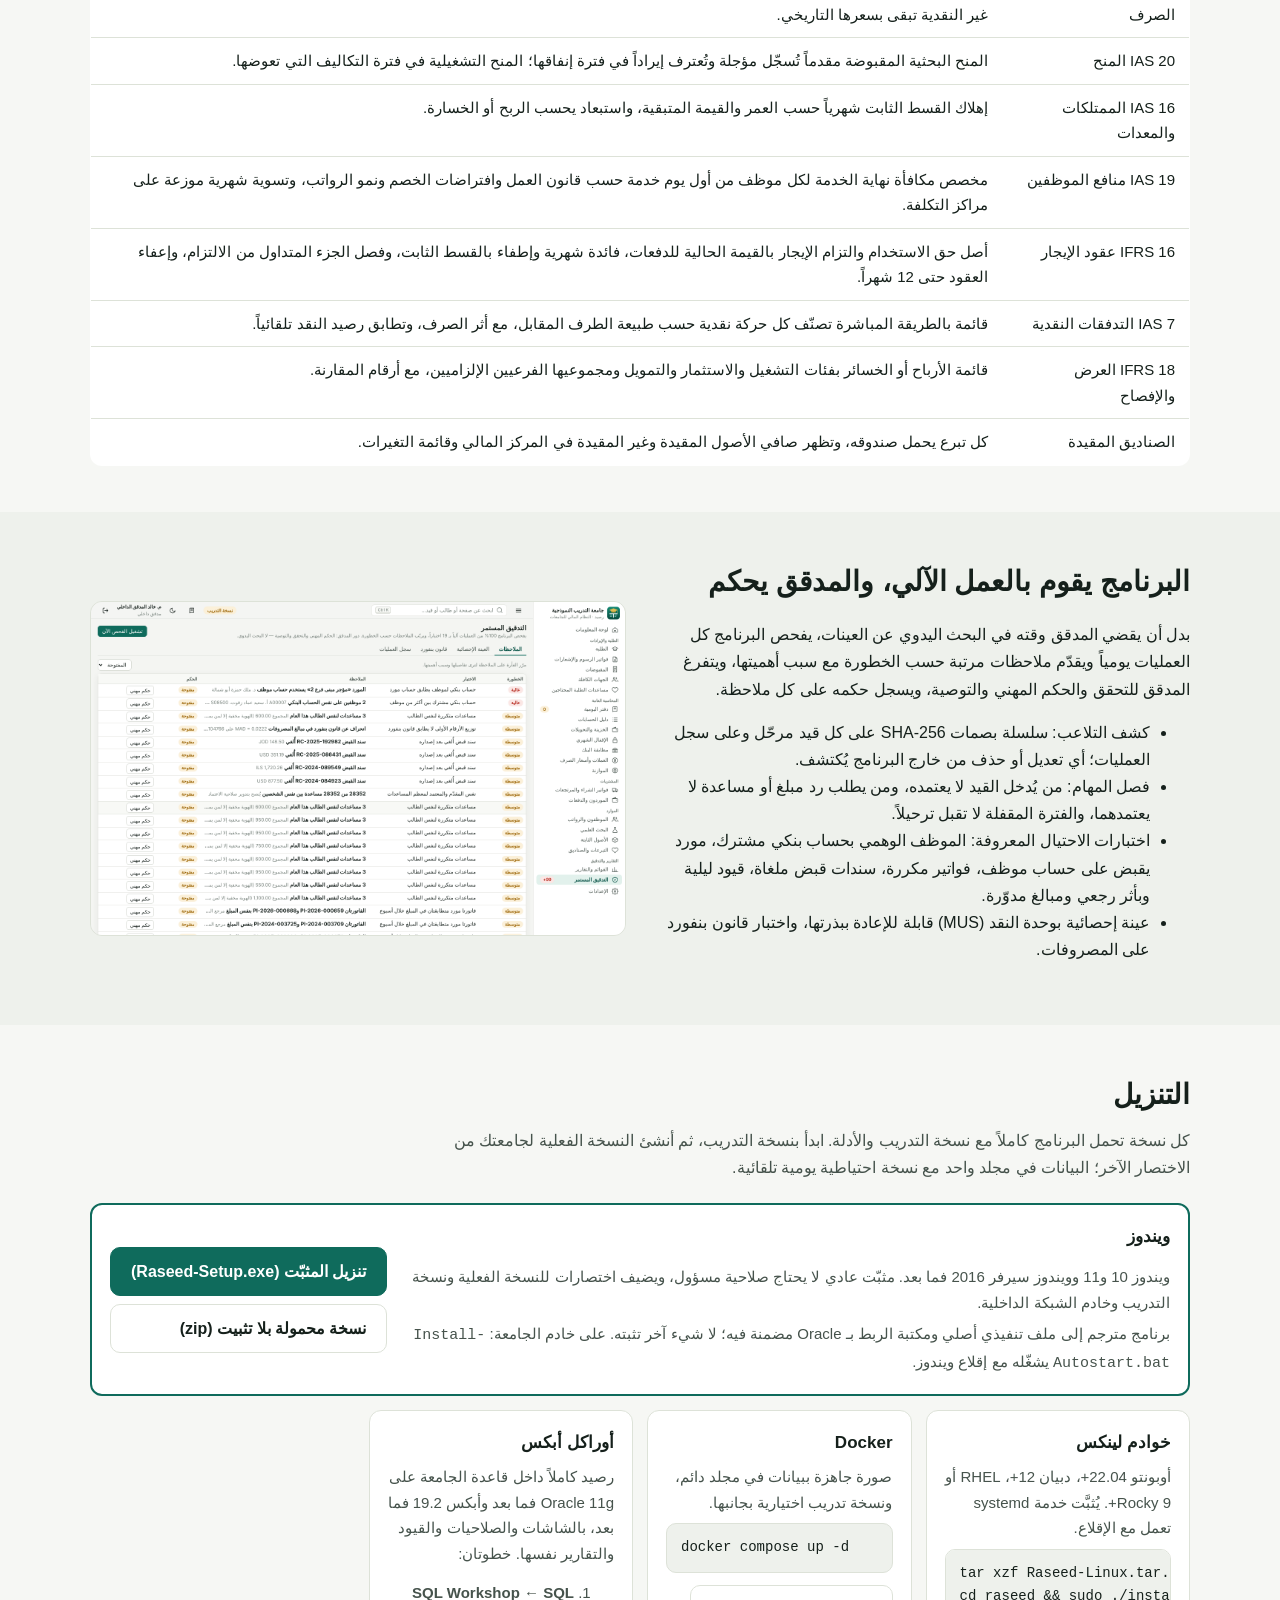
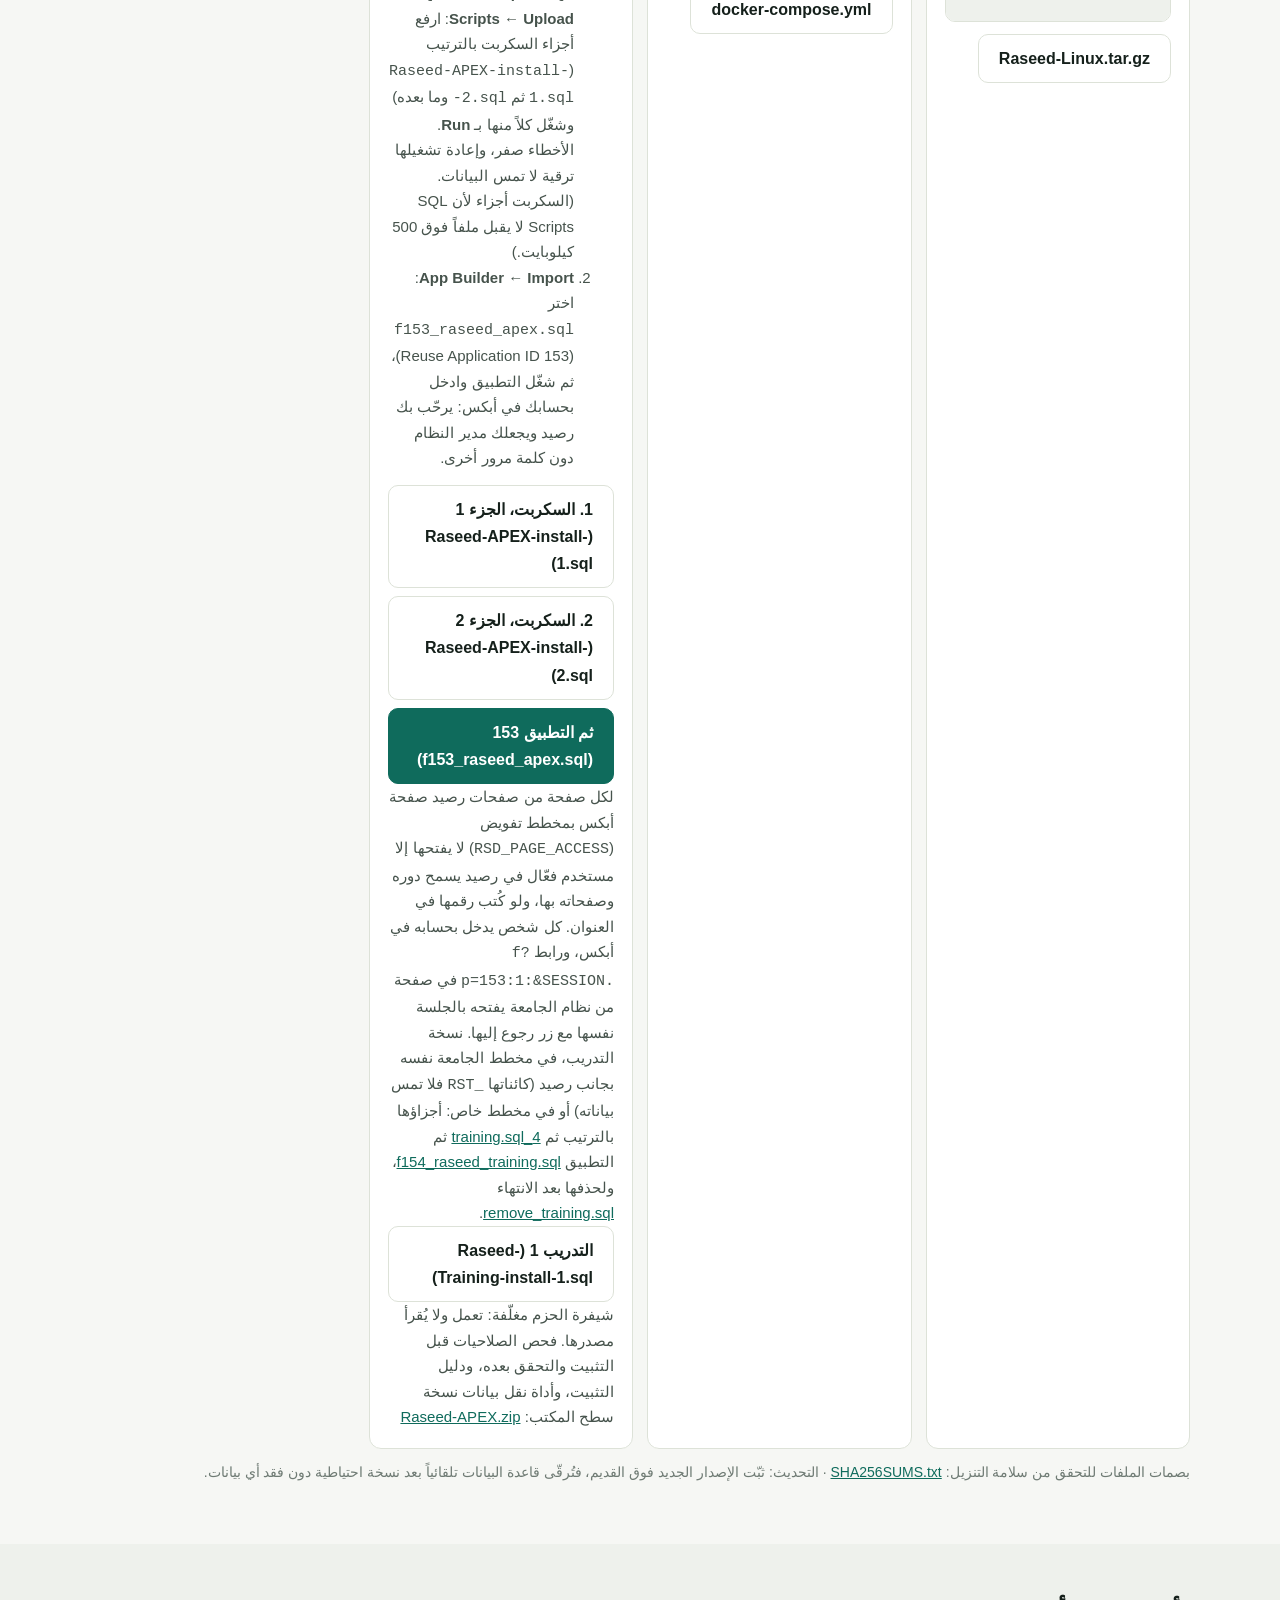
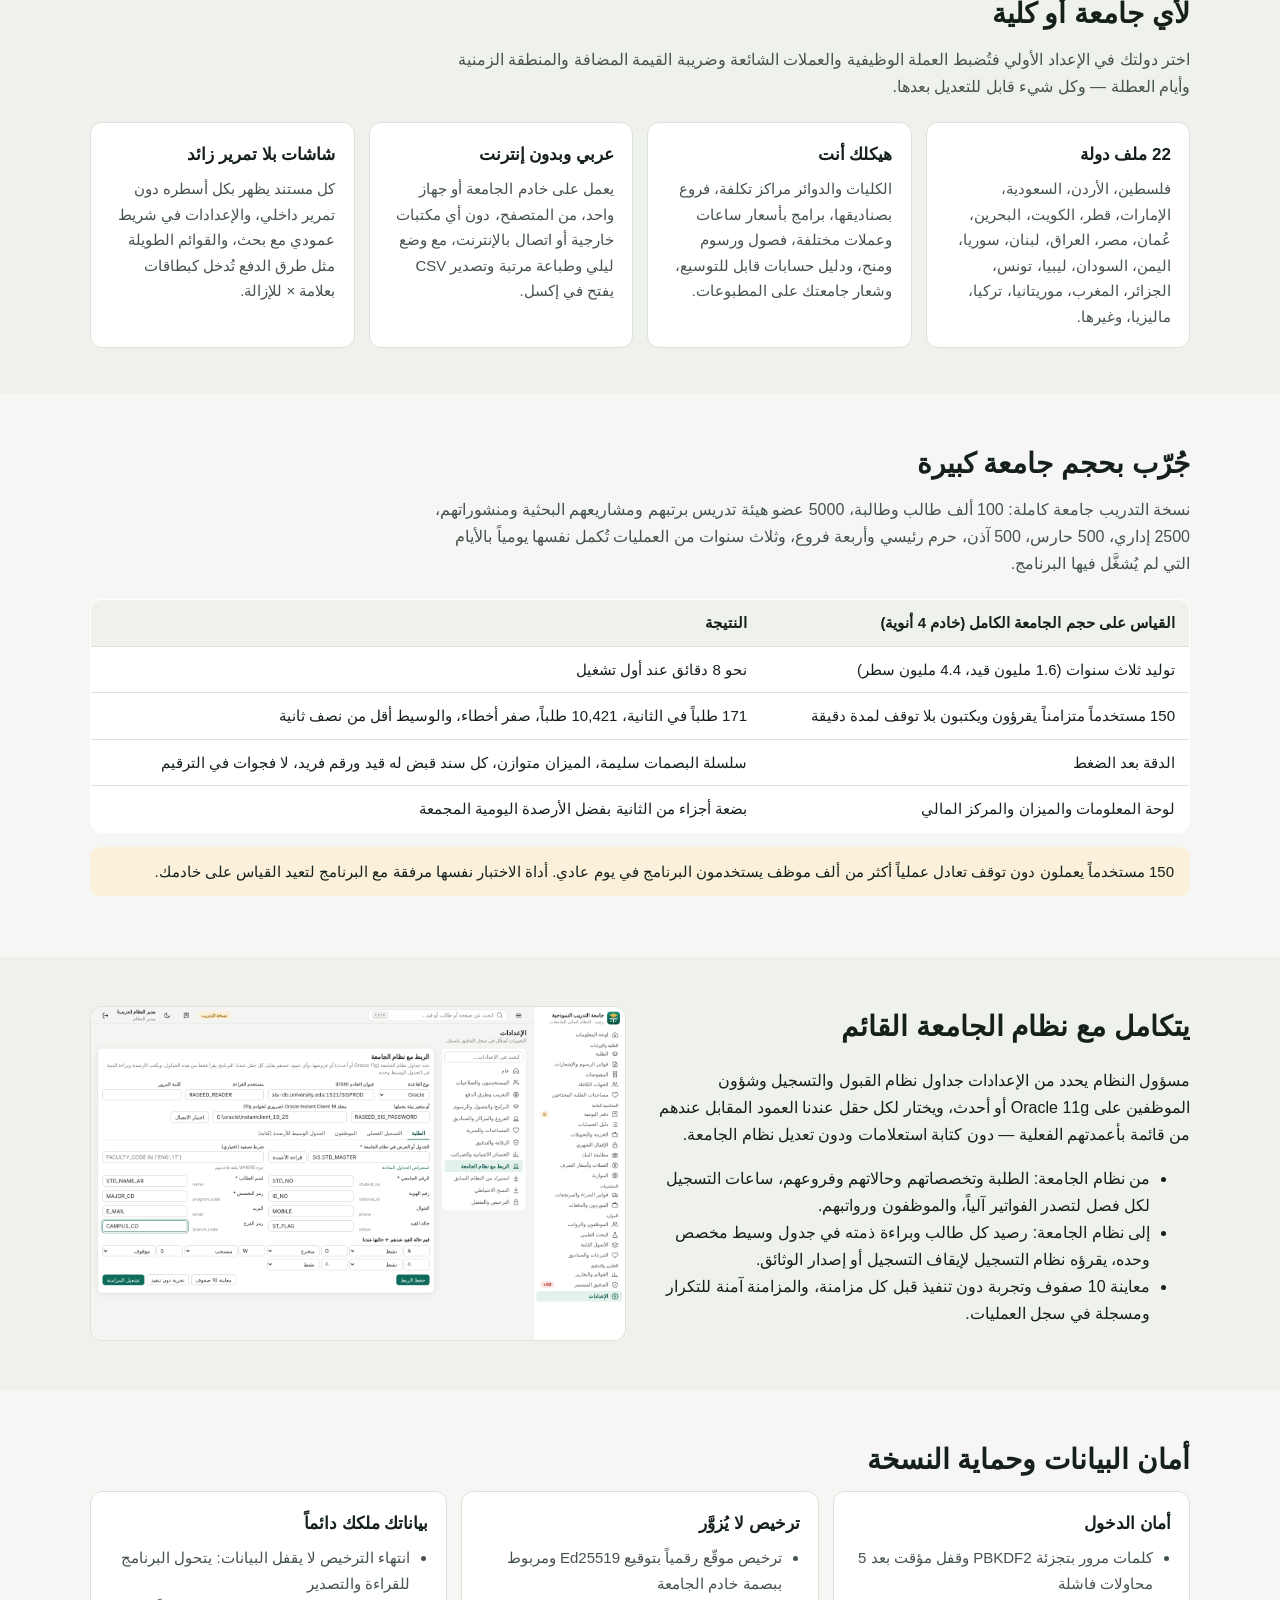
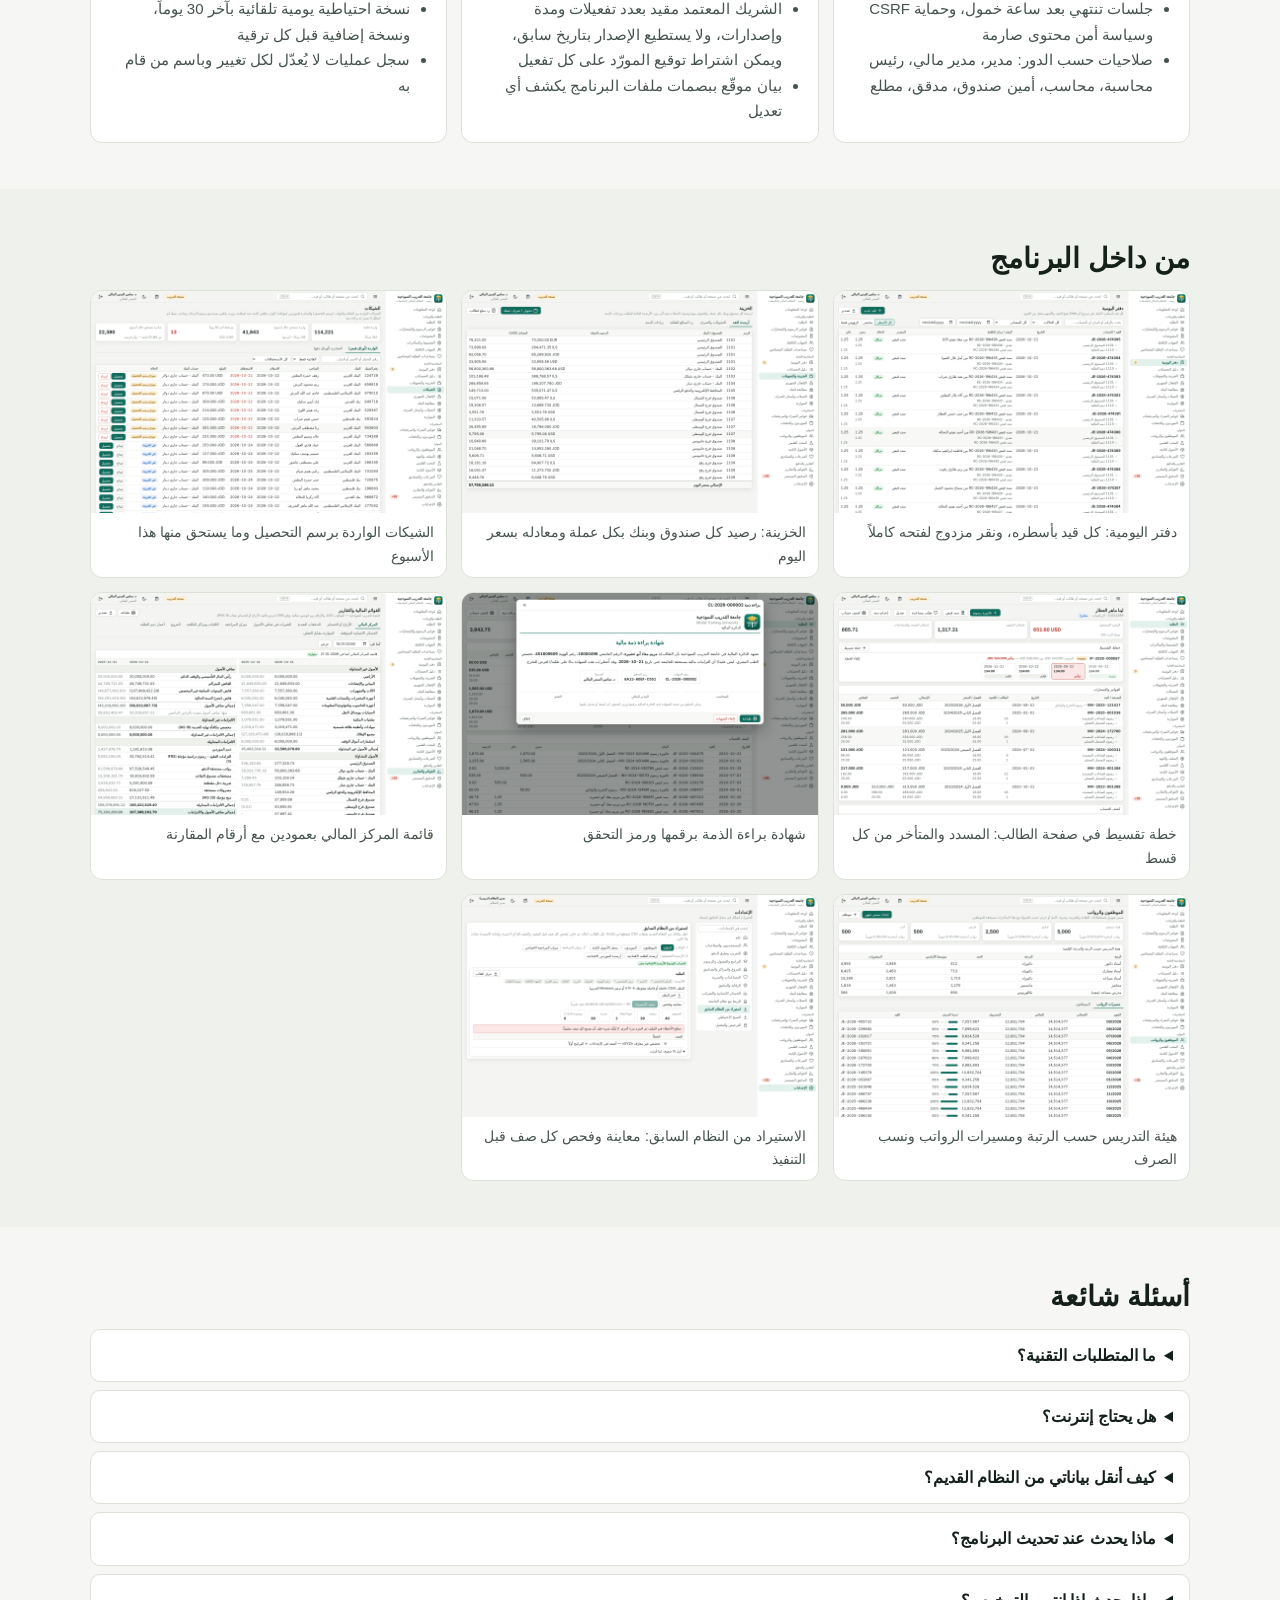
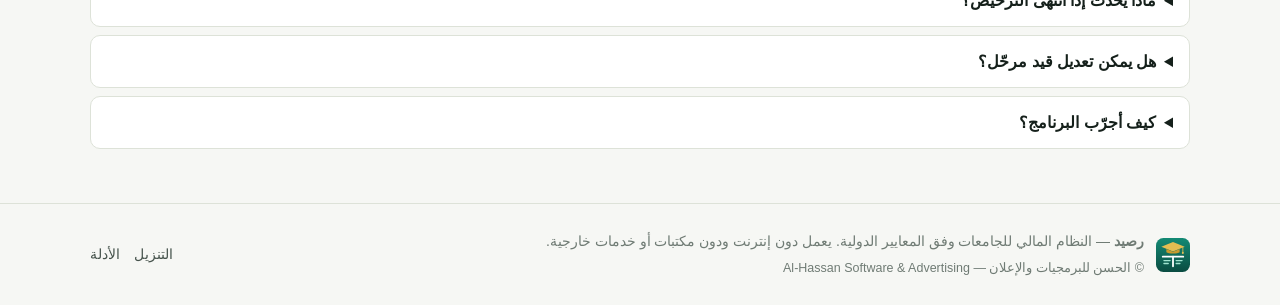
==== commit 2790fea0: "Release and download page: the training edition's install parts and its removal script Co-Authored-B" ====
--- a/index.html
+++ b/index.html
@@ -135,7 +135,9 @@
       </ol>
       <div class="dl-btns"><!--APEX--><a class="btn" href="download/Raseed-APEX-install-1.sql">1. السكربت، الجزء 1 (Raseed-APEX-install-1.sql)</a><a class="btn" href="download/Raseed-APEX-install-2.sql">2. السكربت، الجزء 2 (Raseed-APEX-install-2.sql)</a><!--/APEX-->
         <a class="btn primary" href="download/f153_raseed_apex.sql">ثم التطبيق 153 (f153_raseed_apex.sql)</a></div>
-      <p class="muted small">لكل صفحة من صفحات رصيد صفحة أبكس بمخطط تفويض (<code>RSD_PAGE_ACCESS</code>) لا يفتحها إلا مستخدم فعّال في رصيد يسمح دوره وصفحاته بها، ولو كُتب رقمها في العنوان. كل شخص يدخل بحسابه في أبكس، ورابط <code>f?p=153:1:&amp;SESSION.</code> في صفحة من نظام الجامعة يفتحه بالجلسة نفسها مع زر رجوع إليها. نسخة التدريب: <a href="download/f154_raseed_training.sql">f154_raseed_training.sql</a> و<a href="download/4_training.sql">4_training.sql</a> في مخطط خاص بها. شيفرة الحزم مغلّفة: تعمل ولا يُقرأ مصدرها. فحص الصلاحيات قبل التثبيت والتحقق بعده، ودليل التثبيت، وأداة نقل بيانات نسخة سطح المكتب: <a href="download/Raseed-APEX.zip">Raseed-APEX.zip</a></p>
+      <p class="muted small">لكل صفحة من صفحات رصيد صفحة أبكس بمخطط تفويض (<code>RSD_PAGE_ACCESS</code>) لا يفتحها إلا مستخدم فعّال في رصيد يسمح دوره وصفحاته بها، ولو كُتب رقمها في العنوان. كل شخص يدخل بحسابه في أبكس، ورابط <code>f?p=153:1:&amp;SESSION.</code> في صفحة من نظام الجامعة يفتحه بالجلسة نفسها مع زر رجوع إليها. نسخة التدريب، في مخطط الجامعة نفسه بجانب رصيد (كائناتها <code>RST_</code> فلا تمس بياناته) أو في مخطط خاص: أجزاؤها بالترتيب ثم <a href="download/4_training.sql">4_training.sql</a> ثم التطبيق <a href="download/f154_raseed_training.sql">f154_raseed_training.sql</a>، ولحذفها بعد الانتهاء <a href="download/remove_training.sql">remove_training.sql</a>.</p>
+      <div class="dl-btns"><!--TRAINING--><a class="btn" href="download/Raseed-Training-install-1.sql">التدريب 1 (Raseed-Training-install-1.sql)</a><!--/TRAINING--></div>
+      <p class="muted small">شيفرة الحزم مغلّفة: تعمل ولا يُقرأ مصدرها. فحص الصلاحيات قبل التثبيت والتحقق بعده، ودليل التثبيت، وأداة نقل بيانات نسخة سطح المكتب: <a href="download/Raseed-APEX.zip">Raseed-APEX.zip</a></p>
     </div>
   </div>
   <p class="small muted" style="margin-top:12px">بصمات الملفات للتحقق من سلامة التنزيل: <a href="download/SHA256SUMS.txt">SHA256SUMS.txt</a> · التحديث: ثبّت الإصدار الجديد فوق القديم، فتُرقّى قاعدة البيانات تلقائياً بعد نسخة احتياطية دون فقد أي بيانات.</p>
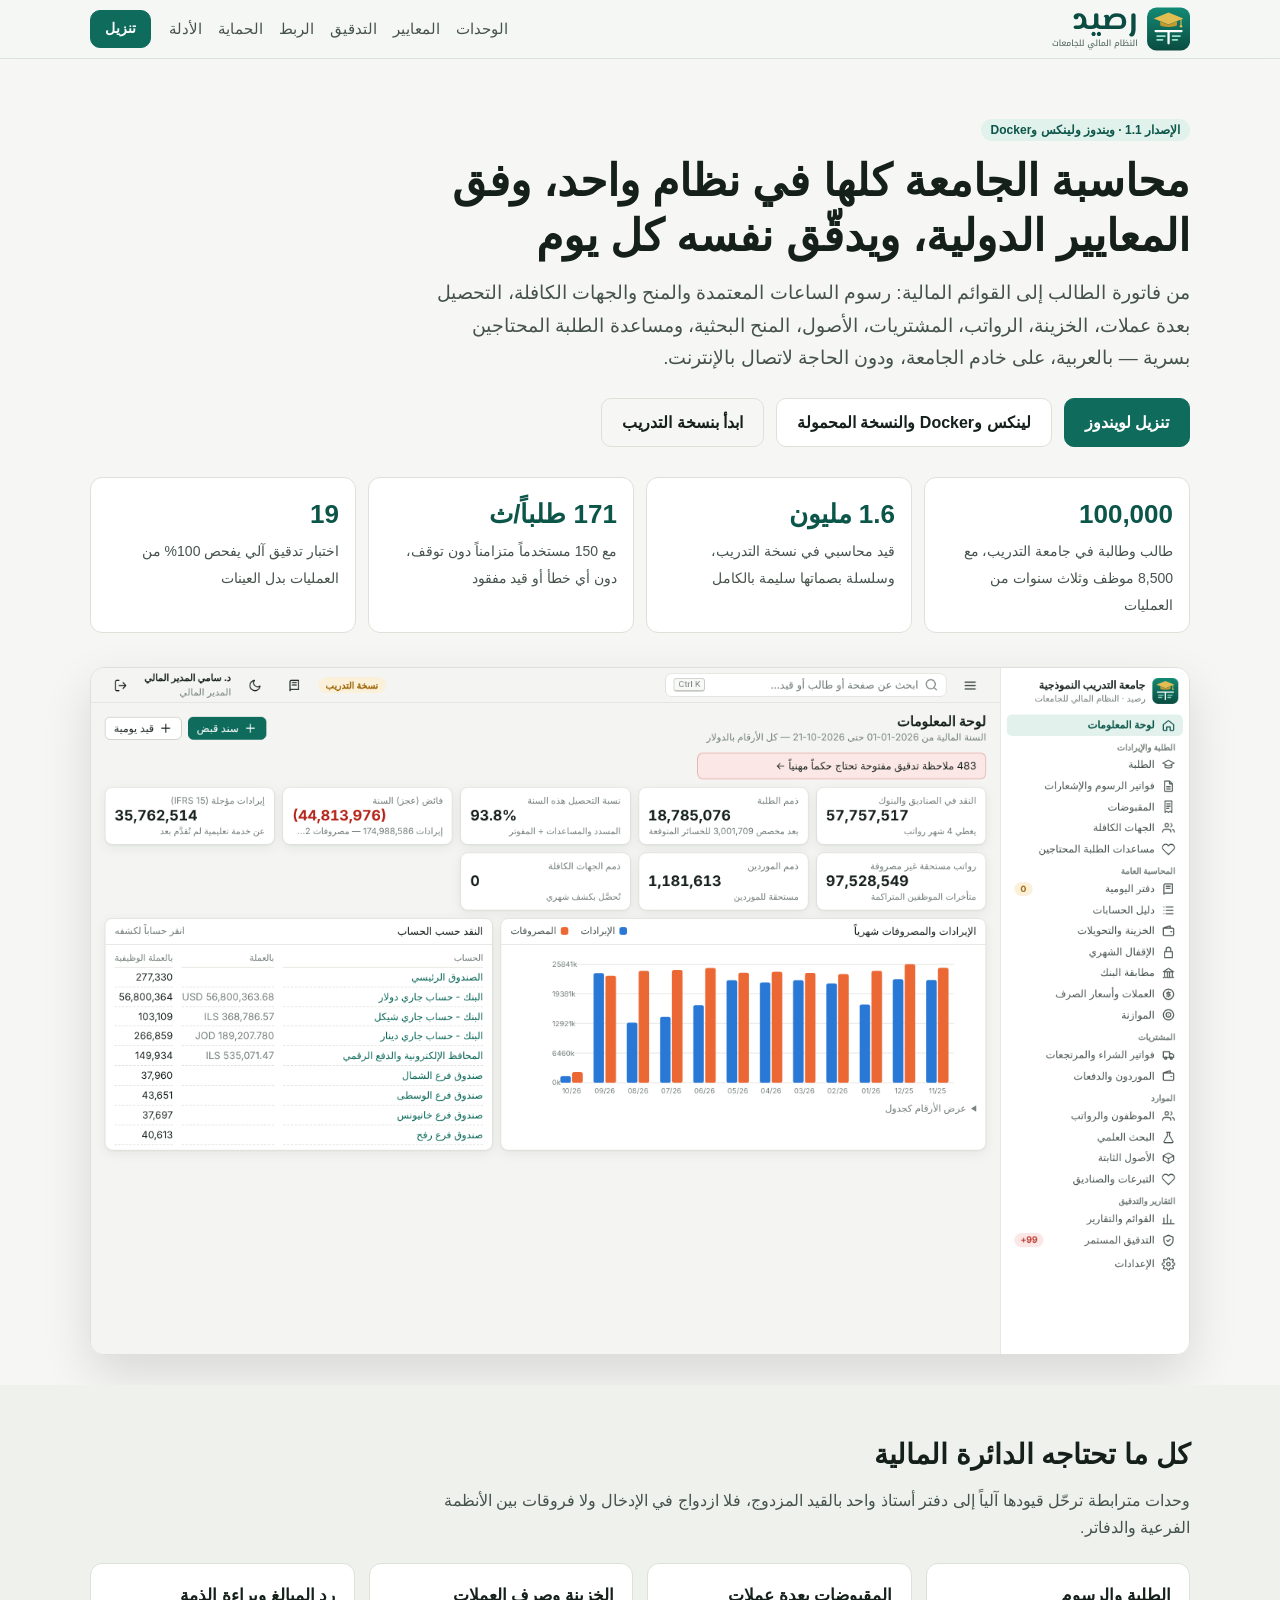
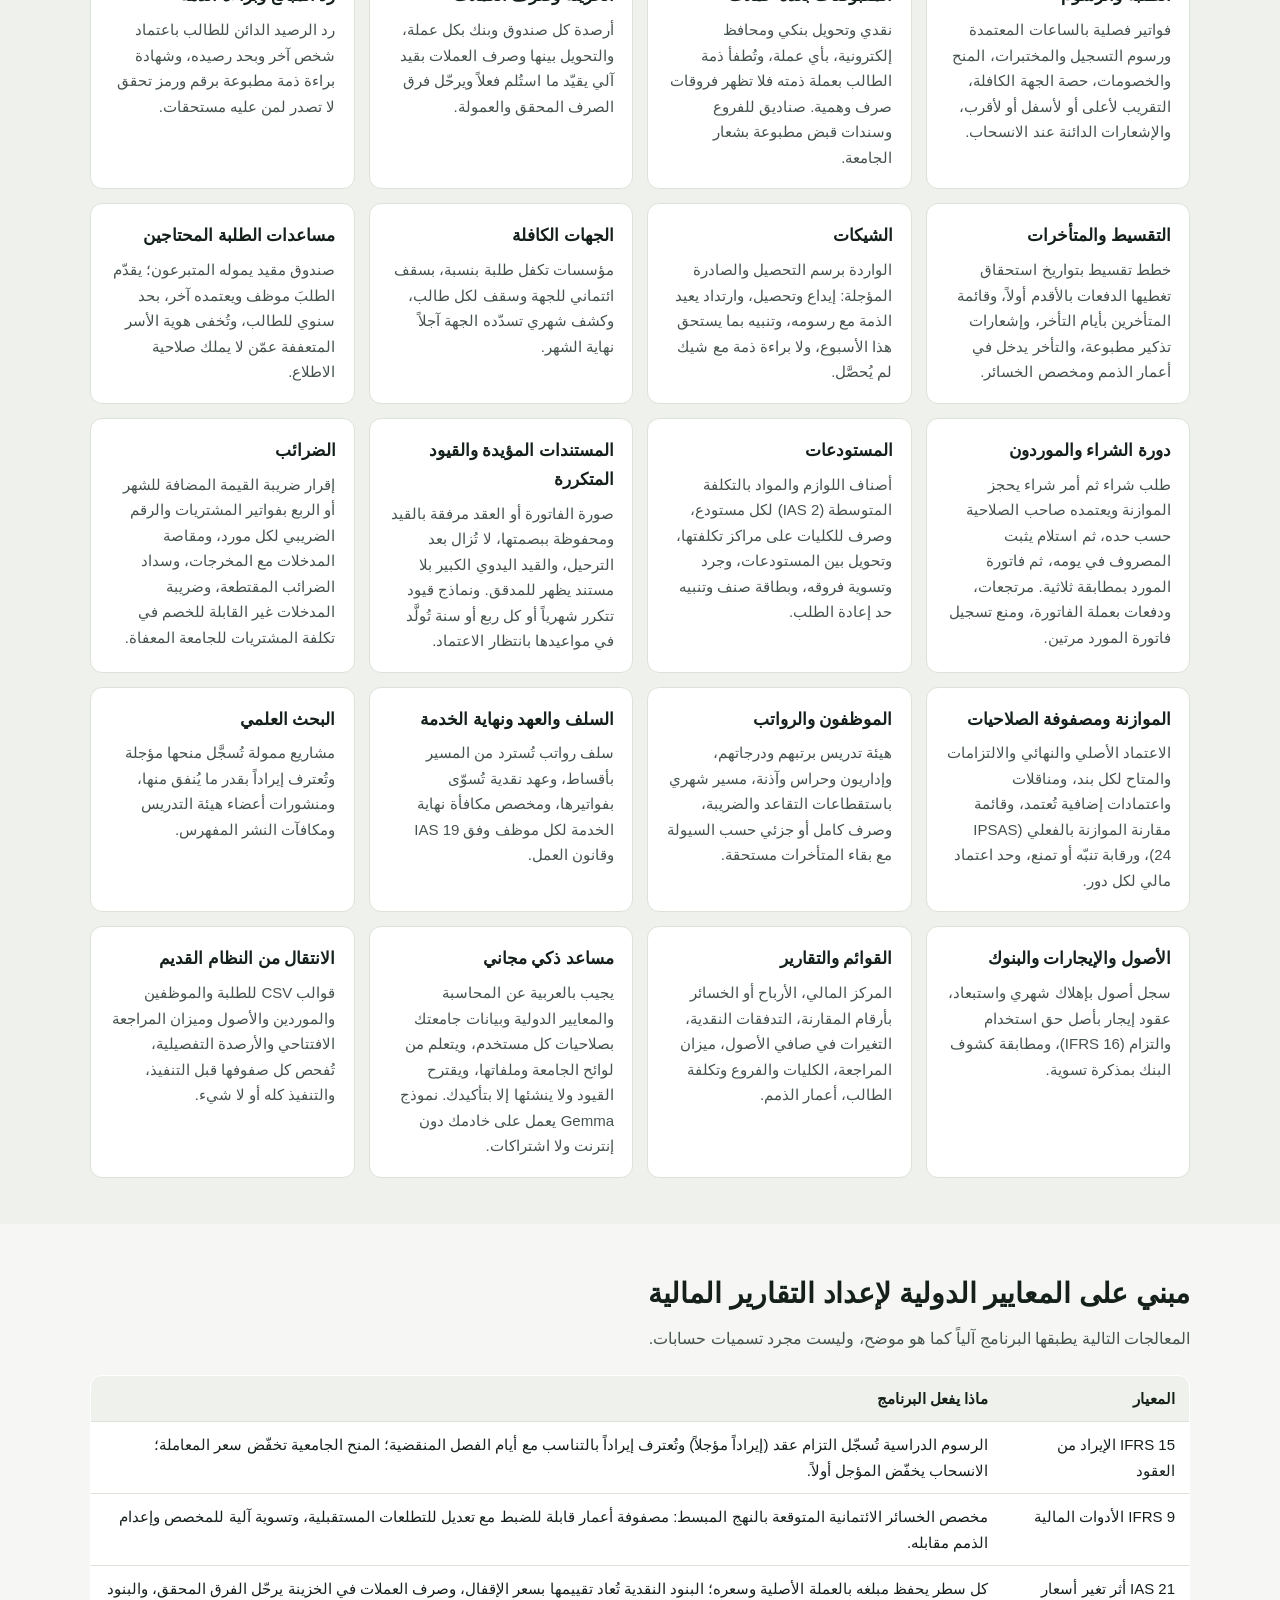
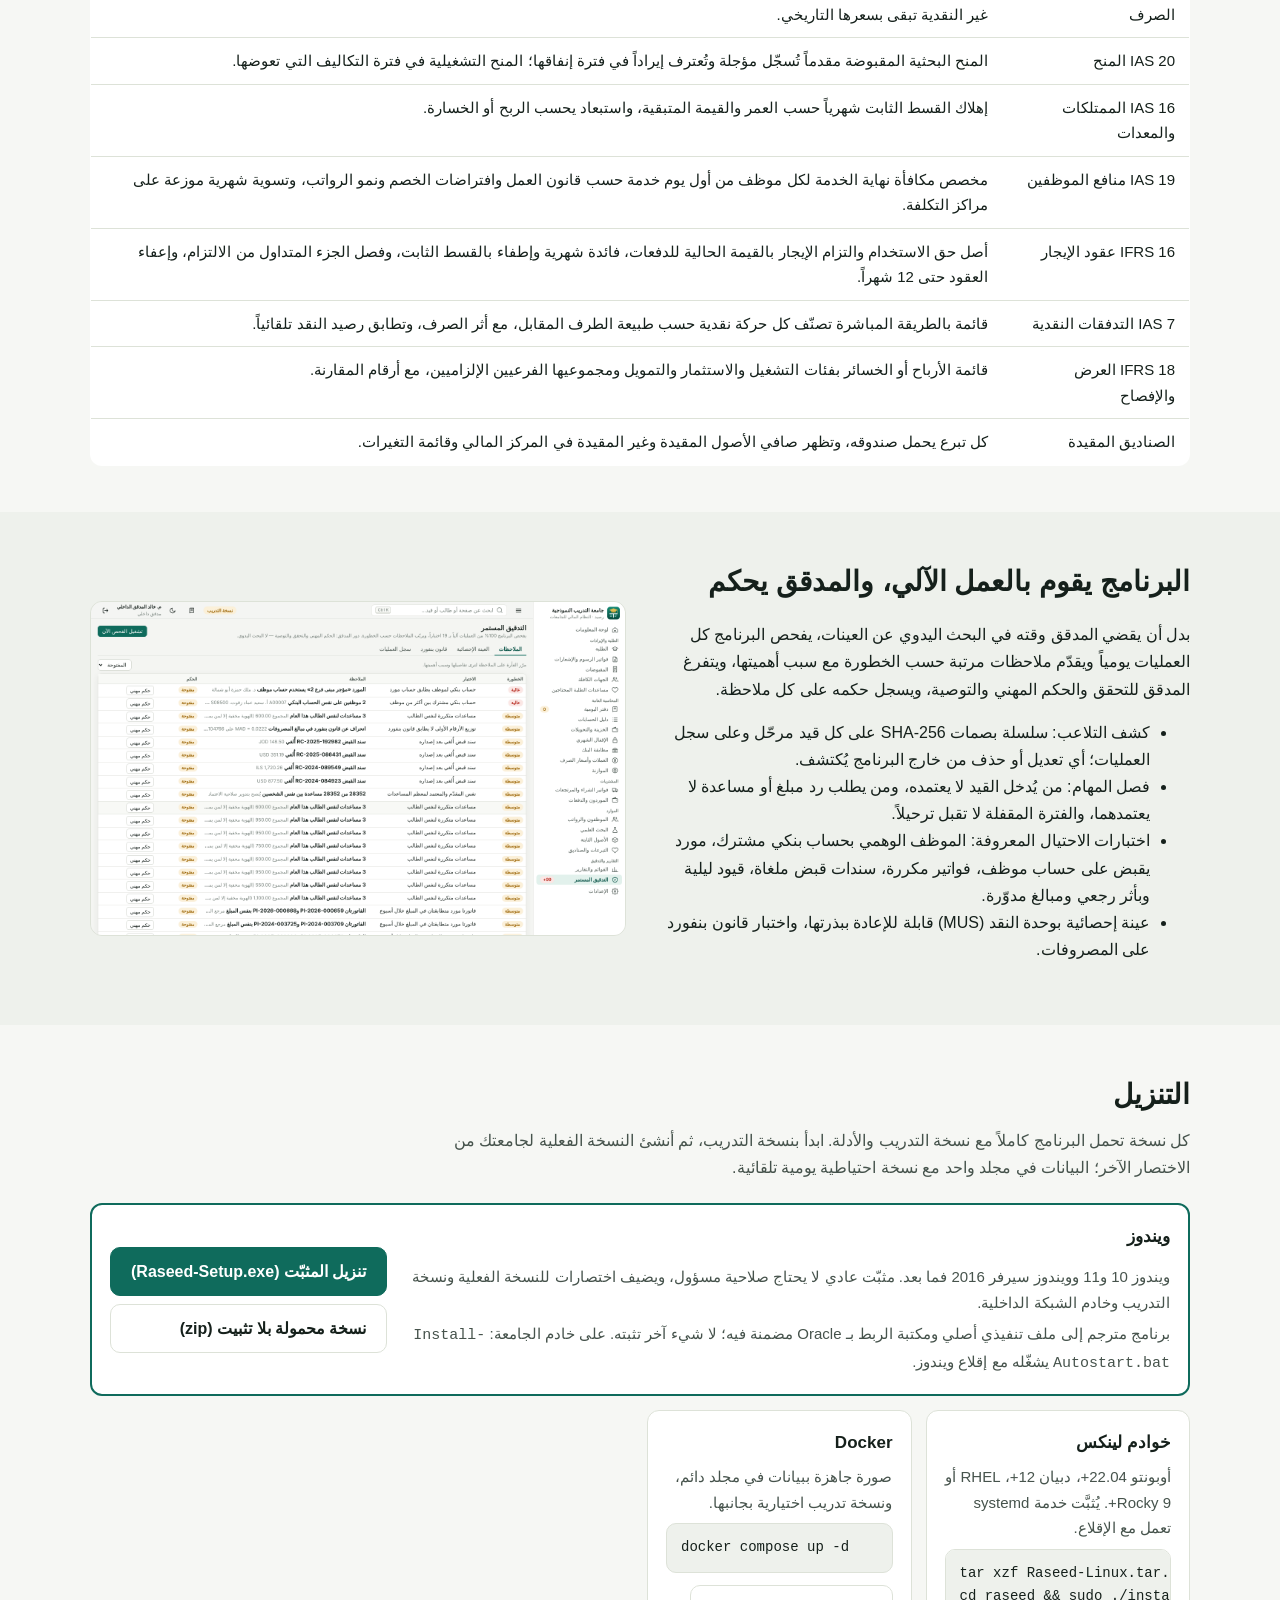
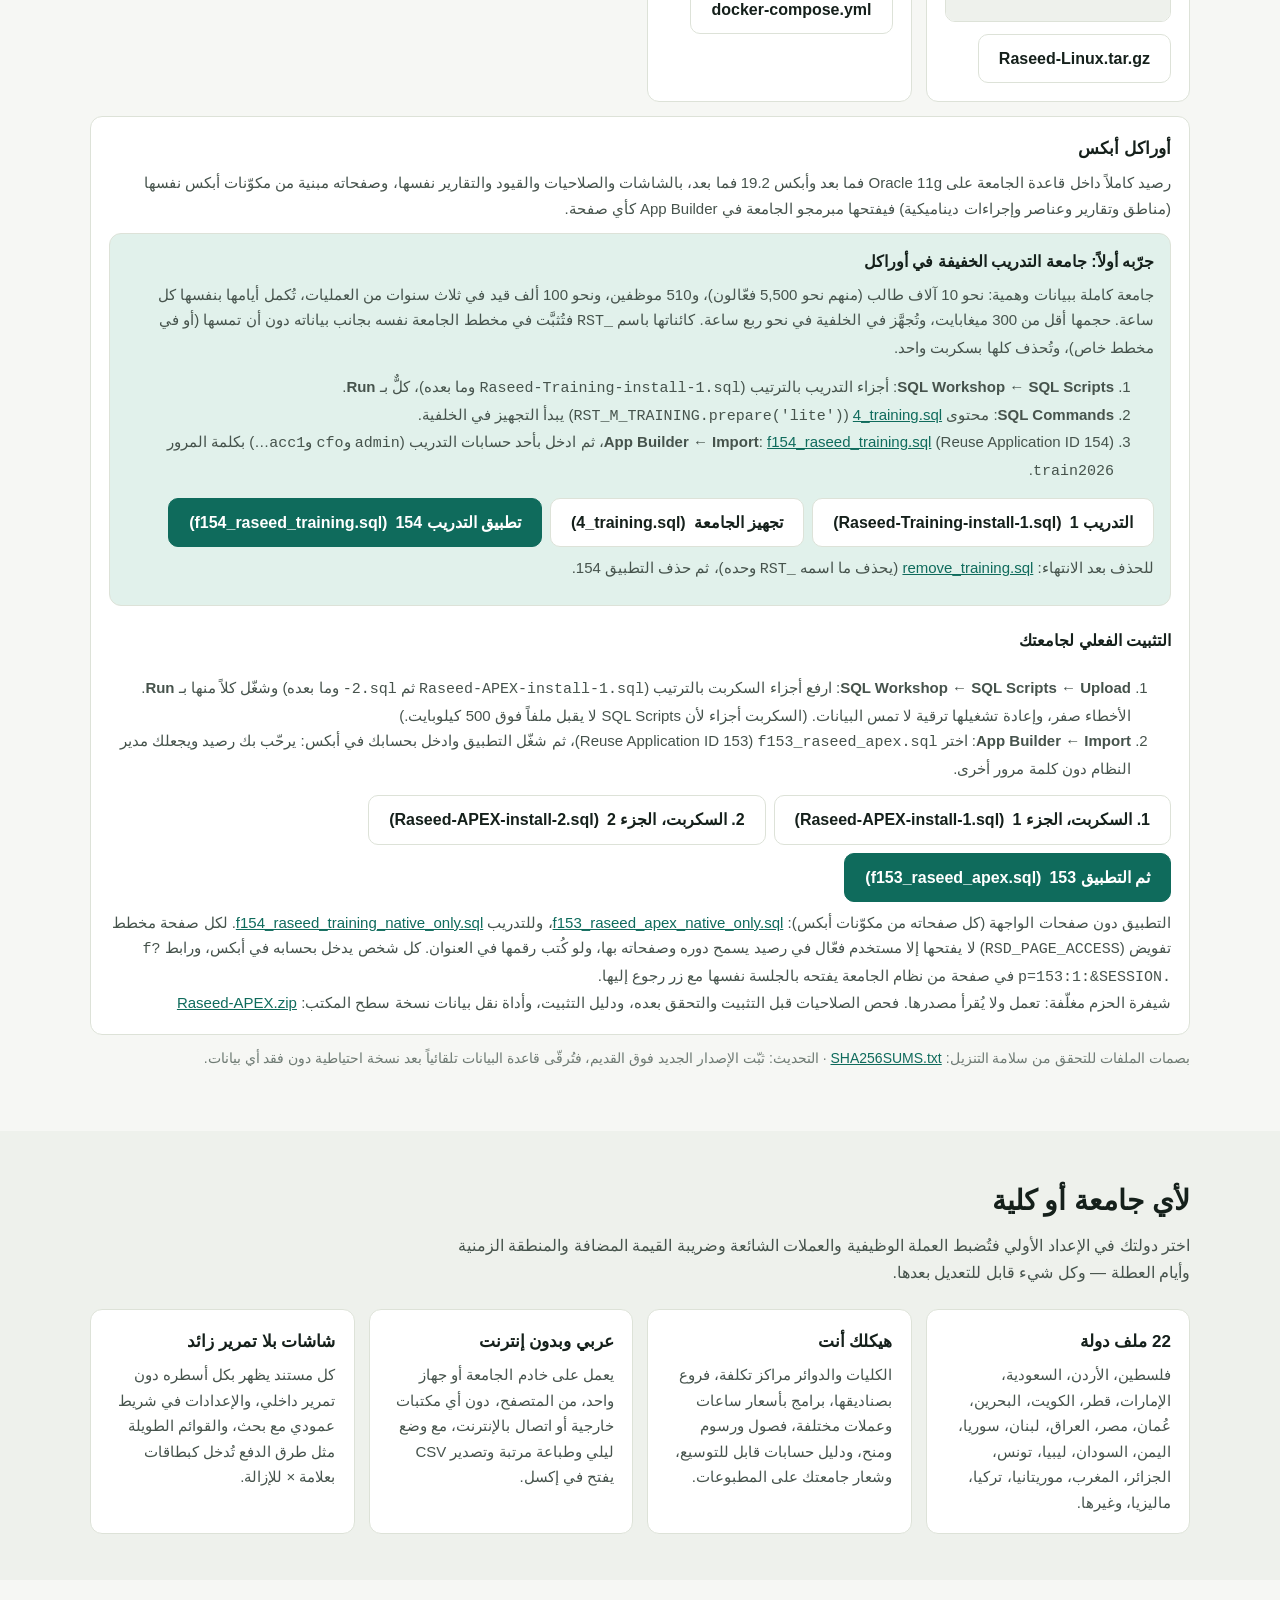
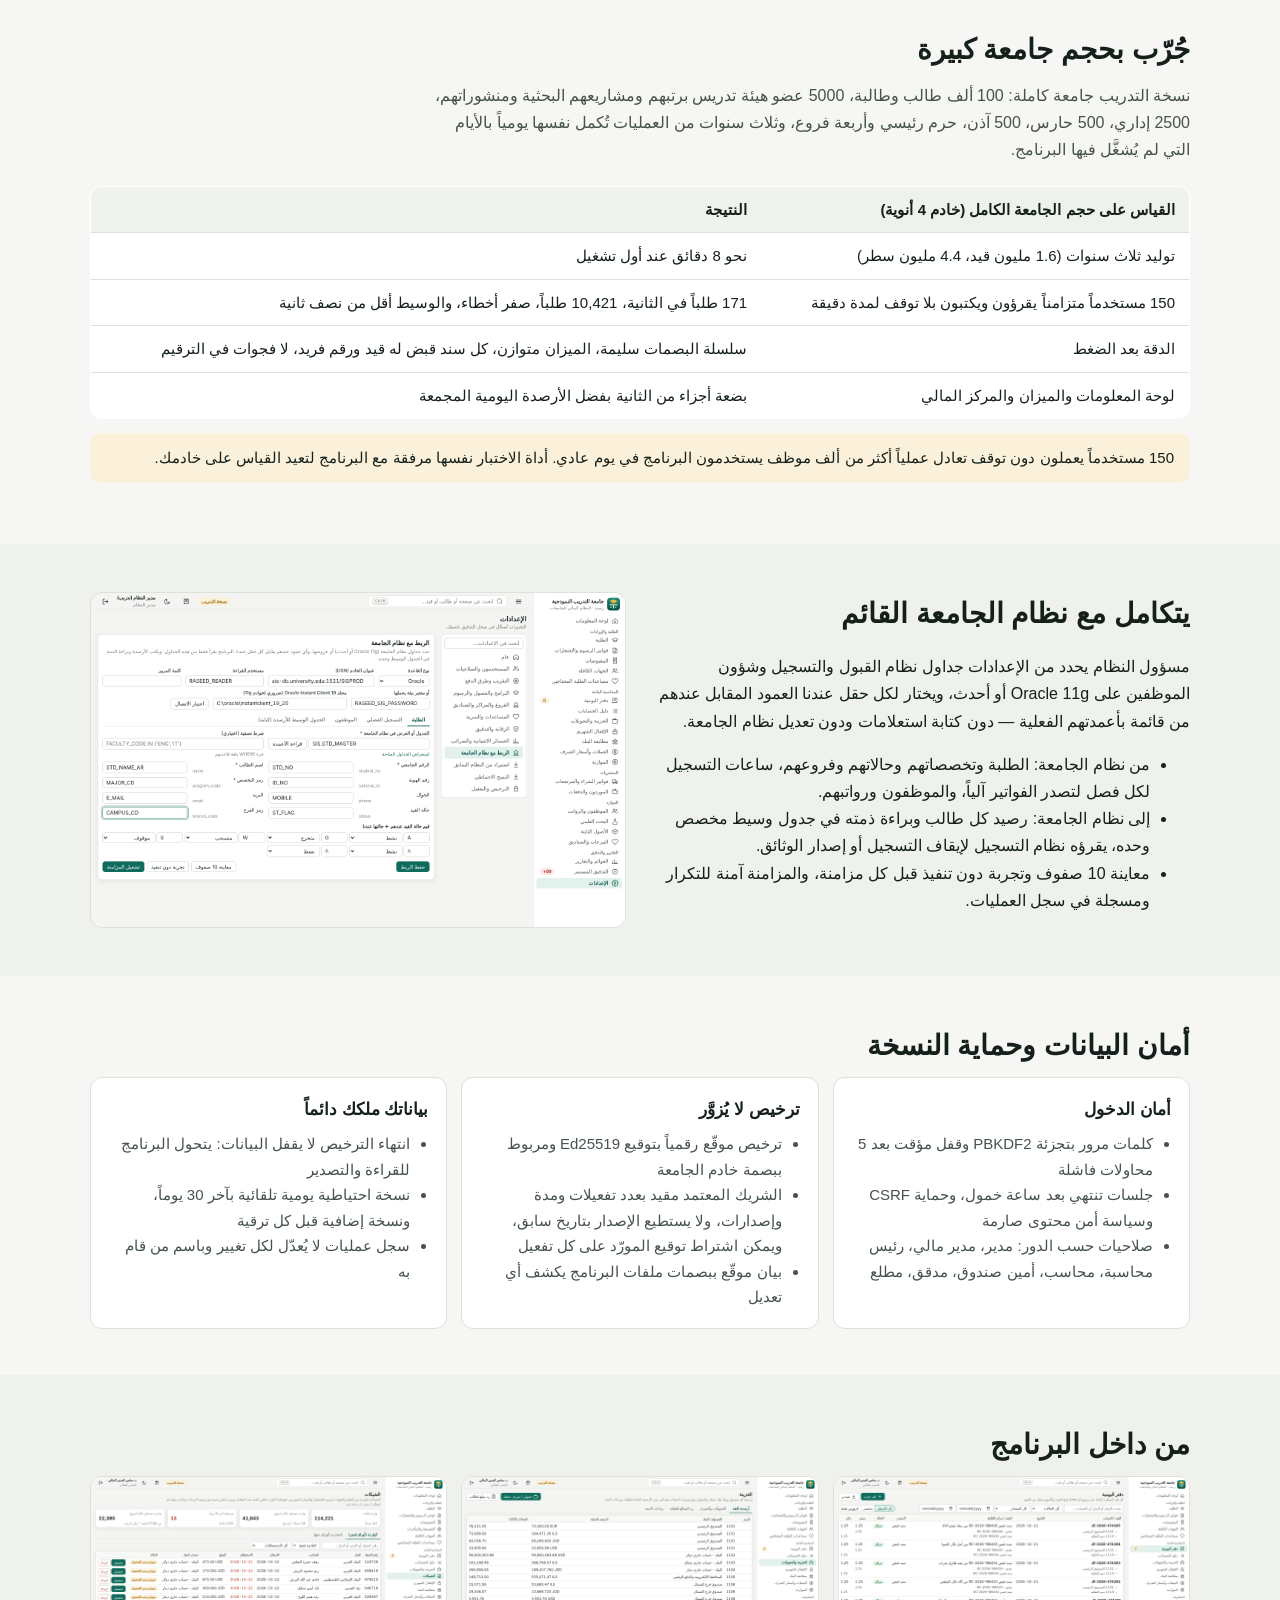
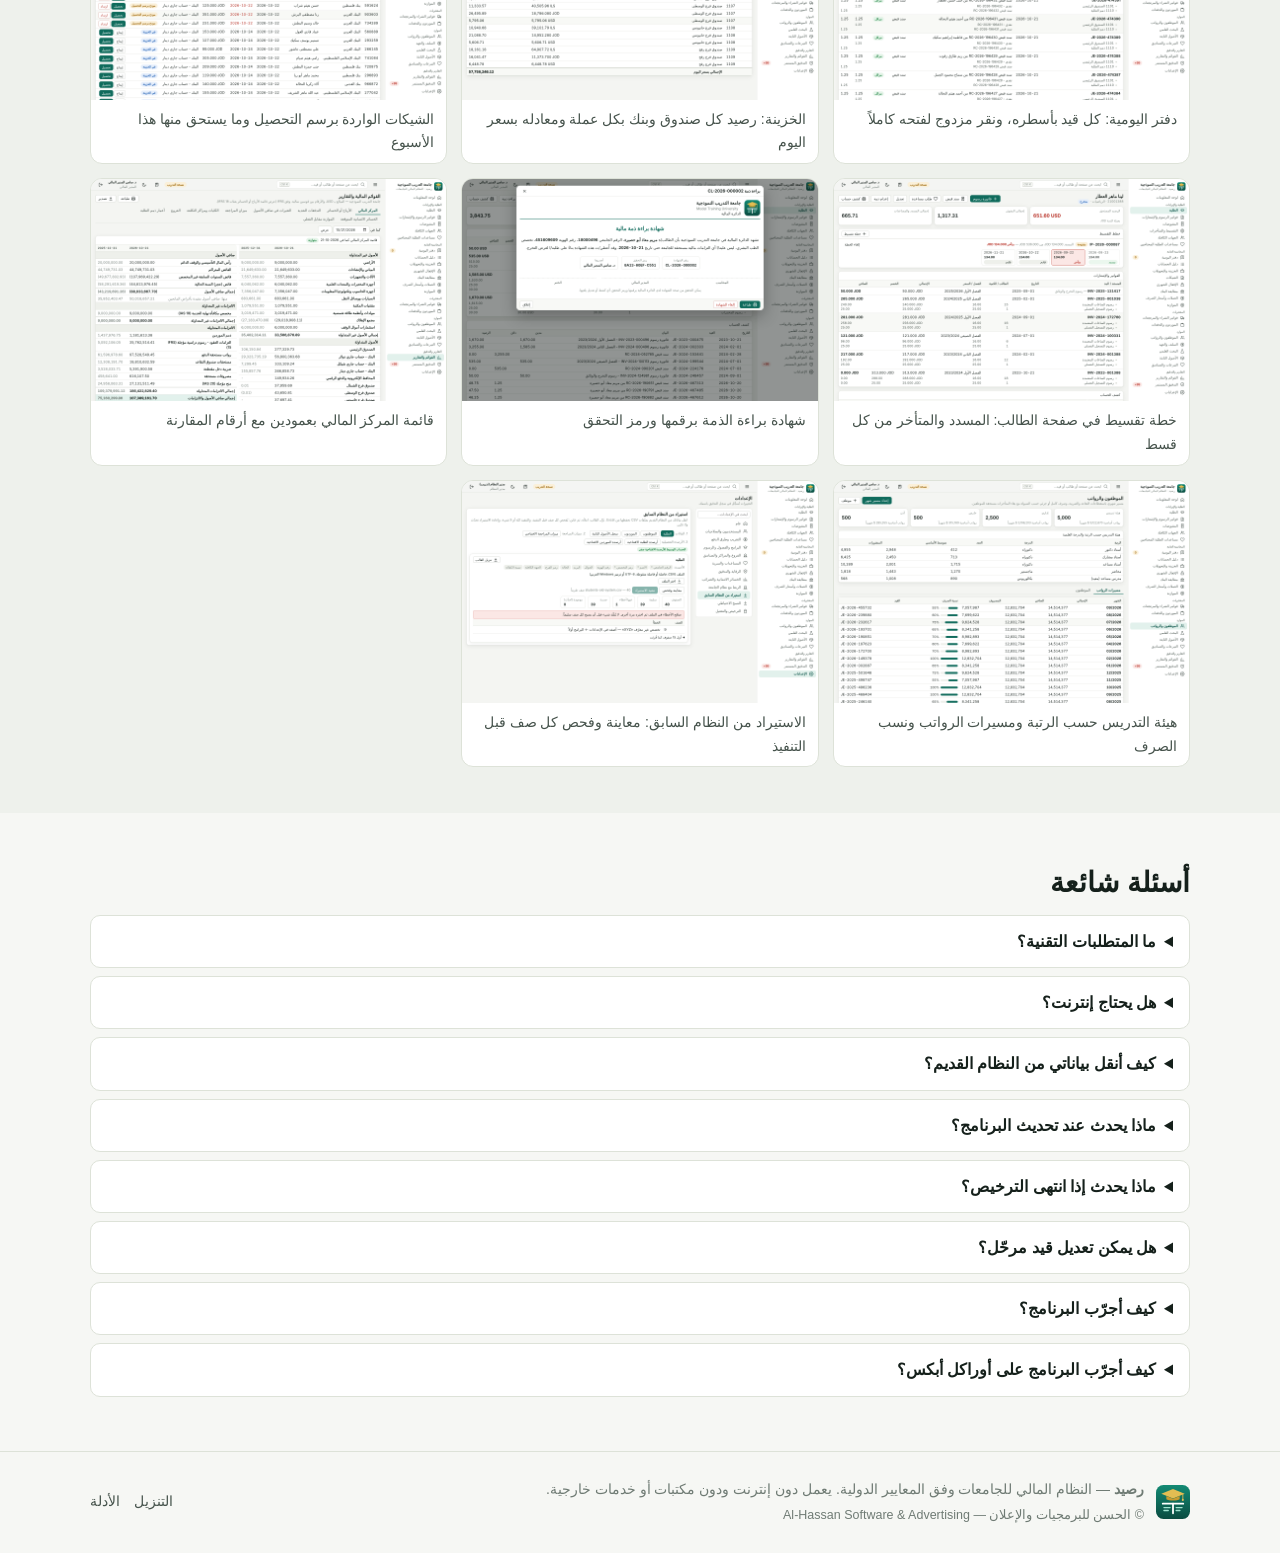
==== commit 3f6ab546: "Download page: the light training university on Oracle, first in the APEX card A box before the real" ====
--- a/index.html
+++ b/index.html
@@ -128,15 +128,27 @@
     </div>
     <div class="card" id="apex">
       <h3>أوراكل أبكس</h3>
-      <p>رصيد كاملاً داخل قاعدة الجامعة على Oracle 11g فما بعد وأبكس 19.2 فما بعد، بالشاشات والصلاحيات والقيود والتقارير نفسها. خطوتان:</p>
+      <p>رصيد كاملاً داخل قاعدة الجامعة على Oracle 11g فما بعد وأبكس 19.2 فما بعد، بالشاشات والصلاحيات والقيود والتقارير نفسها، وصفحاته مبنية من مكوّنات أبكس نفسها (مناطق وتقارير وعناصر وإجراءات ديناميكية) فيفتحها مبرمجو الجامعة في App Builder كأي صفحة.</p>
+      <div class="try">
+        <h4>جرّبه أولاً: جامعة التدريب الخفيفة في أوراكل</h4>
+        <p>جامعة كاملة ببيانات وهمية: نحو 10 آلاف طالب (منهم نحو 5,500 فعّالون)، و510 موظفين، ونحو 100 ألف قيد في ثلاث سنوات من العمليات، تُكمل أيامها بنفسها كل ساعة. حجمها أقل من 300 ميغابايت، وتُجهَّز في الخلفية في نحو ربع ساعة. كائناتها باسم <code>RST_</code> فتُثبَّت في مخطط الجامعة نفسه بجانب بياناته دون أن تمسها (أو في مخطط خاص)، وتُحذف كلها بسكربت واحد.</p>
+        <ol class="small">
+          <li><b>SQL Workshop ← SQL Scripts</b>: أجزاء التدريب بالترتيب (<code>Raseed-Training-install-1.sql</code> وما بعده)، كلٌّ بـ <b>Run</b>.</li>
+          <li><b>SQL Commands</b>: محتوى <a href="download/4_training.sql">4_training.sql</a> (<code>RST_M_TRAINING.prepare('lite')</code>) يبدأ التجهيز في الخلفية.</li>
+          <li><b>App Builder ← Import</b>: <a href="download/f154_raseed_training.sql">f154_raseed_training.sql</a> (Reuse Application ID 154)، ثم ادخل بأحد حسابات التدريب (<code>admin</code> و<code>cfo</code> و<code>acc1</code>…) بكلمة المرور <code>train2026</code>.</li>
+        </ol>
+        <div class="dl-btns"><!--TRAINING--><a class="btn" href="download/Raseed-Training-install-1.sql">التدريب 1 <bdi>(Raseed-Training-install-1.sql)</bdi></a><!--/TRAINING-->
+          <a class="btn" href="download/4_training.sql">تجهيز الجامعة <bdi>(4_training.sql)</bdi></a><a class="btn primary" href="download/f154_raseed_training.sql">تطبيق التدريب 154 <bdi>(f154_raseed_training.sql)</bdi></a></div>
+        <p class="muted small">للحذف بعد الانتهاء: <a href="download/remove_training.sql">remove_training.sql</a> (يحذف ما اسمه <code>RST_</code> وحده)، ثم حذف التطبيق 154.</p>
+      </div>
+      <h4>التثبيت الفعلي لجامعتك</h4>
       <ol class="small">
         <li><b>SQL Workshop ← SQL Scripts ← Upload</b>: ارفع أجزاء السكربت بالترتيب (<code>Raseed-APEX-install-1.sql</code> ثم <code>-2.sql</code> وما بعده) وشغّل كلاً منها بـ <b>Run</b>. الأخطاء صفر، وإعادة تشغيلها ترقية لا تمس البيانات. (السكربت أجزاء لأن SQL Scripts لا يقبل ملفاً فوق 500 كيلوبايت.)</li>
         <li><b>App Builder ← Import</b>: اختر <code>f153_raseed_apex.sql</code> (Reuse Application ID 153)، ثم شغّل التطبيق وادخل بحسابك في أبكس: يرحّب بك رصيد ويجعلك مدير النظام دون كلمة مرور أخرى.</li>
       </ol>
-      <div class="dl-btns"><!--APEX--><a class="btn" href="download/Raseed-APEX-install-1.sql">1. السكربت، الجزء 1 (Raseed-APEX-install-1.sql)</a><a class="btn" href="download/Raseed-APEX-install-2.sql">2. السكربت، الجزء 2 (Raseed-APEX-install-2.sql)</a><!--/APEX-->
-        <a class="btn primary" href="download/f153_raseed_apex.sql">ثم التطبيق 153 (f153_raseed_apex.sql)</a></div>
-      <p class="muted small">لكل صفحة من صفحات رصيد صفحة أبكس بمخطط تفويض (<code>RSD_PAGE_ACCESS</code>) لا يفتحها إلا مستخدم فعّال في رصيد يسمح دوره وصفحاته بها، ولو كُتب رقمها في العنوان. كل شخص يدخل بحسابه في أبكس، ورابط <code>f?p=153:1:&amp;SESSION.</code> في صفحة من نظام الجامعة يفتحه بالجلسة نفسها مع زر رجوع إليها. نسخة التدريب، في مخطط الجامعة نفسه بجانب رصيد (كائناتها <code>RST_</code> فلا تمس بياناته) أو في مخطط خاص: أجزاؤها بالترتيب ثم <a href="download/4_training.sql">4_training.sql</a> ثم التطبيق <a href="download/f154_raseed_training.sql">f154_raseed_training.sql</a>، ولحذفها بعد الانتهاء <a href="download/remove_training.sql">remove_training.sql</a>.</p>
-      <div class="dl-btns"><!--TRAINING--><a class="btn" href="download/Raseed-Training-install-1.sql">التدريب 1 (Raseed-Training-install-1.sql)</a><!--/TRAINING--></div>
+      <div class="dl-btns"><!--APEX--><a class="btn" href="download/Raseed-APEX-install-1.sql">1. السكربت، الجزء 1 <bdi>(Raseed-APEX-install-1.sql)</bdi></a><a class="btn" href="download/Raseed-APEX-install-2.sql">2. السكربت، الجزء 2 <bdi>(Raseed-APEX-install-2.sql)</bdi></a><!--/APEX-->
+        <a class="btn primary" href="download/f153_raseed_apex.sql">ثم التطبيق 153 <bdi>(f153_raseed_apex.sql)</bdi></a></div>
+      <p class="muted small">التطبيق دون صفحات الواجهة (كل صفحاته من مكوّنات أبكس): <a href="download/f153_raseed_apex_native_only.sql">f153_raseed_apex_native_only.sql</a>، وللتدريب <a href="download/f154_raseed_training_native_only.sql">f154_raseed_training_native_only.sql</a>. لكل صفحة مخطط تفويض (<code>RSD_PAGE_ACCESS</code>) لا يفتحها إلا مستخدم فعّال في رصيد يسمح دوره وصفحاته بها، ولو كُتب رقمها في العنوان. كل شخص يدخل بحسابه في أبكس، ورابط <code>f?p=153:1:&amp;SESSION.</code> في صفحة من نظام الجامعة يفتحه بالجلسة نفسها مع زر رجوع إليها.</p>
       <p class="muted small">شيفرة الحزم مغلّفة: تعمل ولا يُقرأ مصدرها. فحص الصلاحيات قبل التثبيت والتحقق بعده، ودليل التثبيت، وأداة نقل بيانات نسخة سطح المكتب: <a href="download/Raseed-APEX.zip">Raseed-APEX.zip</a></p>
     </div>
   </div>
@@ -214,6 +226,7 @@
   <details><summary>ماذا يحدث إذا انتهى الترخيص؟</summary><p>يتحول البرنامج للقراءة والتصدير فقط حتى التجديد، ولا تُفقد أو تُقفل أي بيانات.</p></details>
   <details><summary>هل يمكن تعديل قيد مرحّل؟</summary><p>لا، وفق مبادئ الرقابة الداخلية. يُصحَّح القيد المرحّل بقيد عكسي موثق السبب، ويبقى الأصل والعكس ظاهرين للمدقق.</p></details>
   <details><summary>كيف أجرّب البرنامج؟</summary><p>شغّل «رصيد — نسخة التدريب» فتُنشأ جامعة كاملة ببيانات وهمية وحسابات تدريب لكل دور (admin، cfo، chief، acc1، cash1، audit) وكلمة المرور train2026. التفاصيل في <a href="guides/#start">دليل البدء</a>.</p></details>
+  <details><summary>كيف أجرّب البرنامج على أوراكل أبكس؟</summary><p>ثبّت جامعة التدريب الخفيفة في مخطط الجامعة نفسه بجانب بياناته: أجزاء التدريب، ثم <code>4_training.sql</code>، ثم التطبيق 154، وادخل بـ <code>admin</code> وكلمة المرور <code>train2026</code>. حجمها أقل من 300 ميغابايت، ولا تمس أي جدول من جداول الجامعة، وتُحذف كلها بـ <code>remove_training.sql</code>. الخطوات في <a href="#apex">قسم أوراكل أبكس</a>.</p></details>
 </div></section>
 </main>
 
--- a/site.css
+++ b/site.css
@@ -57,6 +57,9 @@
 .gallery { display: grid; grid-template-columns: repeat(auto-fit, minmax(320px, 1fr)); gap: 14px; }
 .gallery figure { margin: 0; background: var(--surface); border: 1px solid var(--border); border-radius: 12px; overflow: hidden; }
 .gallery figcaption { padding: 8px 12px; font-size: 14px; color: var(--text-2); }
+.try { background: var(--accent-soft, var(--surface-2)); border: 1px solid var(--border); border-radius: 12px; padding: 14px 16px; margin: 12px 0 16px; }
+.try h4 { margin: 0 0 6px; }
+.try p { margin: 0 0 8px; }
 .note { background: var(--warn-soft); color: var(--text); border-radius: 10px; padding: 12px 16px; font-size: 15px; }
 code, pre { font-family: Consolas, "Courier New", monospace; direction: ltr; unicode-bidi: plaintext; }
 pre { background: var(--surface-2); border: 1px solid var(--border); border-radius: 10px; padding: 12px 14px; overflow-x: auto; font-size: 14px; text-align: left; }
@@ -78,6 +81,10 @@
 .dl .dl-main h3, .dl .dl-main > p { grid-column: 1; }
 .dl .dl-btns { grid-column: 2; grid-row: 1 / span 3; display: flex; flex-direction: column; gap: 8px; }
 .dl .card pre { margin: 8px 0 10px; }
+.dl #apex { grid-column: 1 / -1; }
+.dl #apex .dl-btns { flex-direction: row; flex-wrap: wrap; margin: 8px 0; }
+#apex code { overflow-wrap: anywhere; }
+#apex code, #apex p a[href^="download/"], #apex li a[href^="download/"], .btn bdi { unicode-bidi: isolate; direction: ltr; }
 .dl .card > .btn { margin-top: 2px; }
 .muted { color: var(--muted); }
 .small { font-size: 14px; }
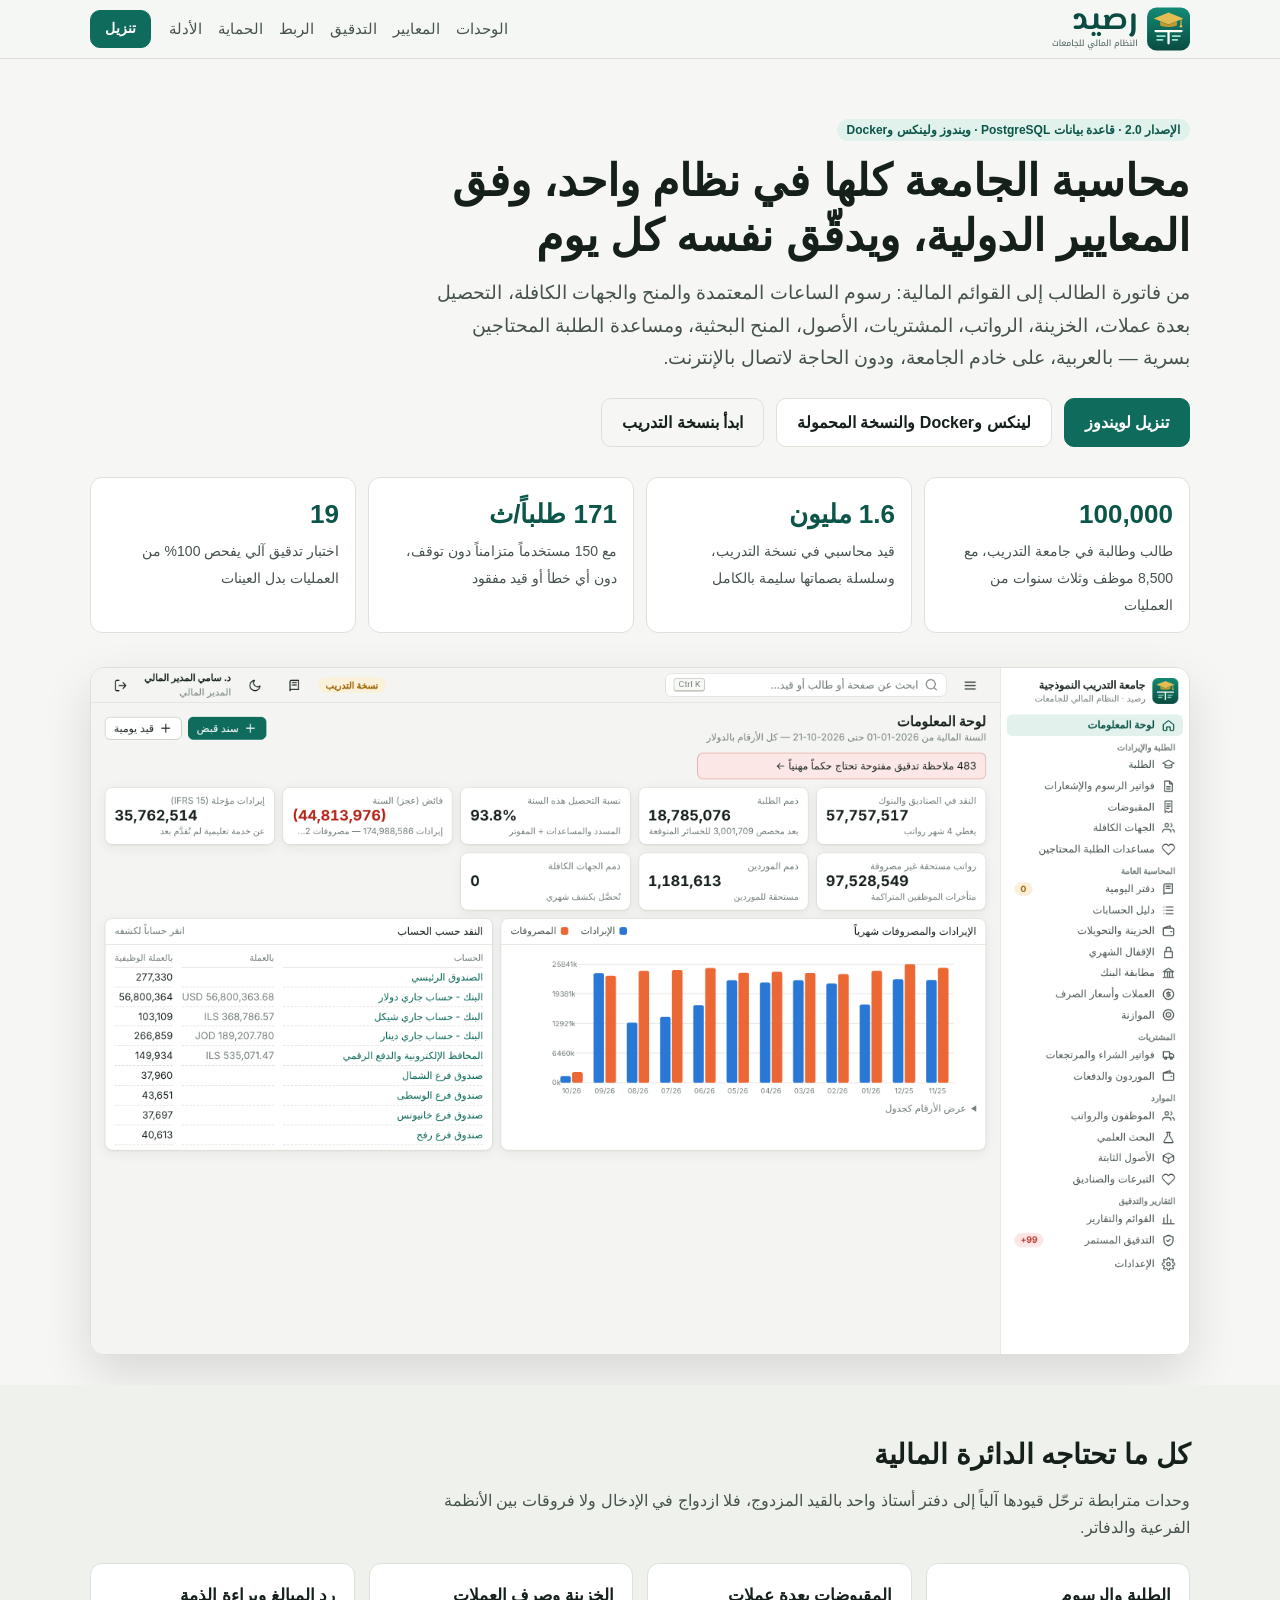
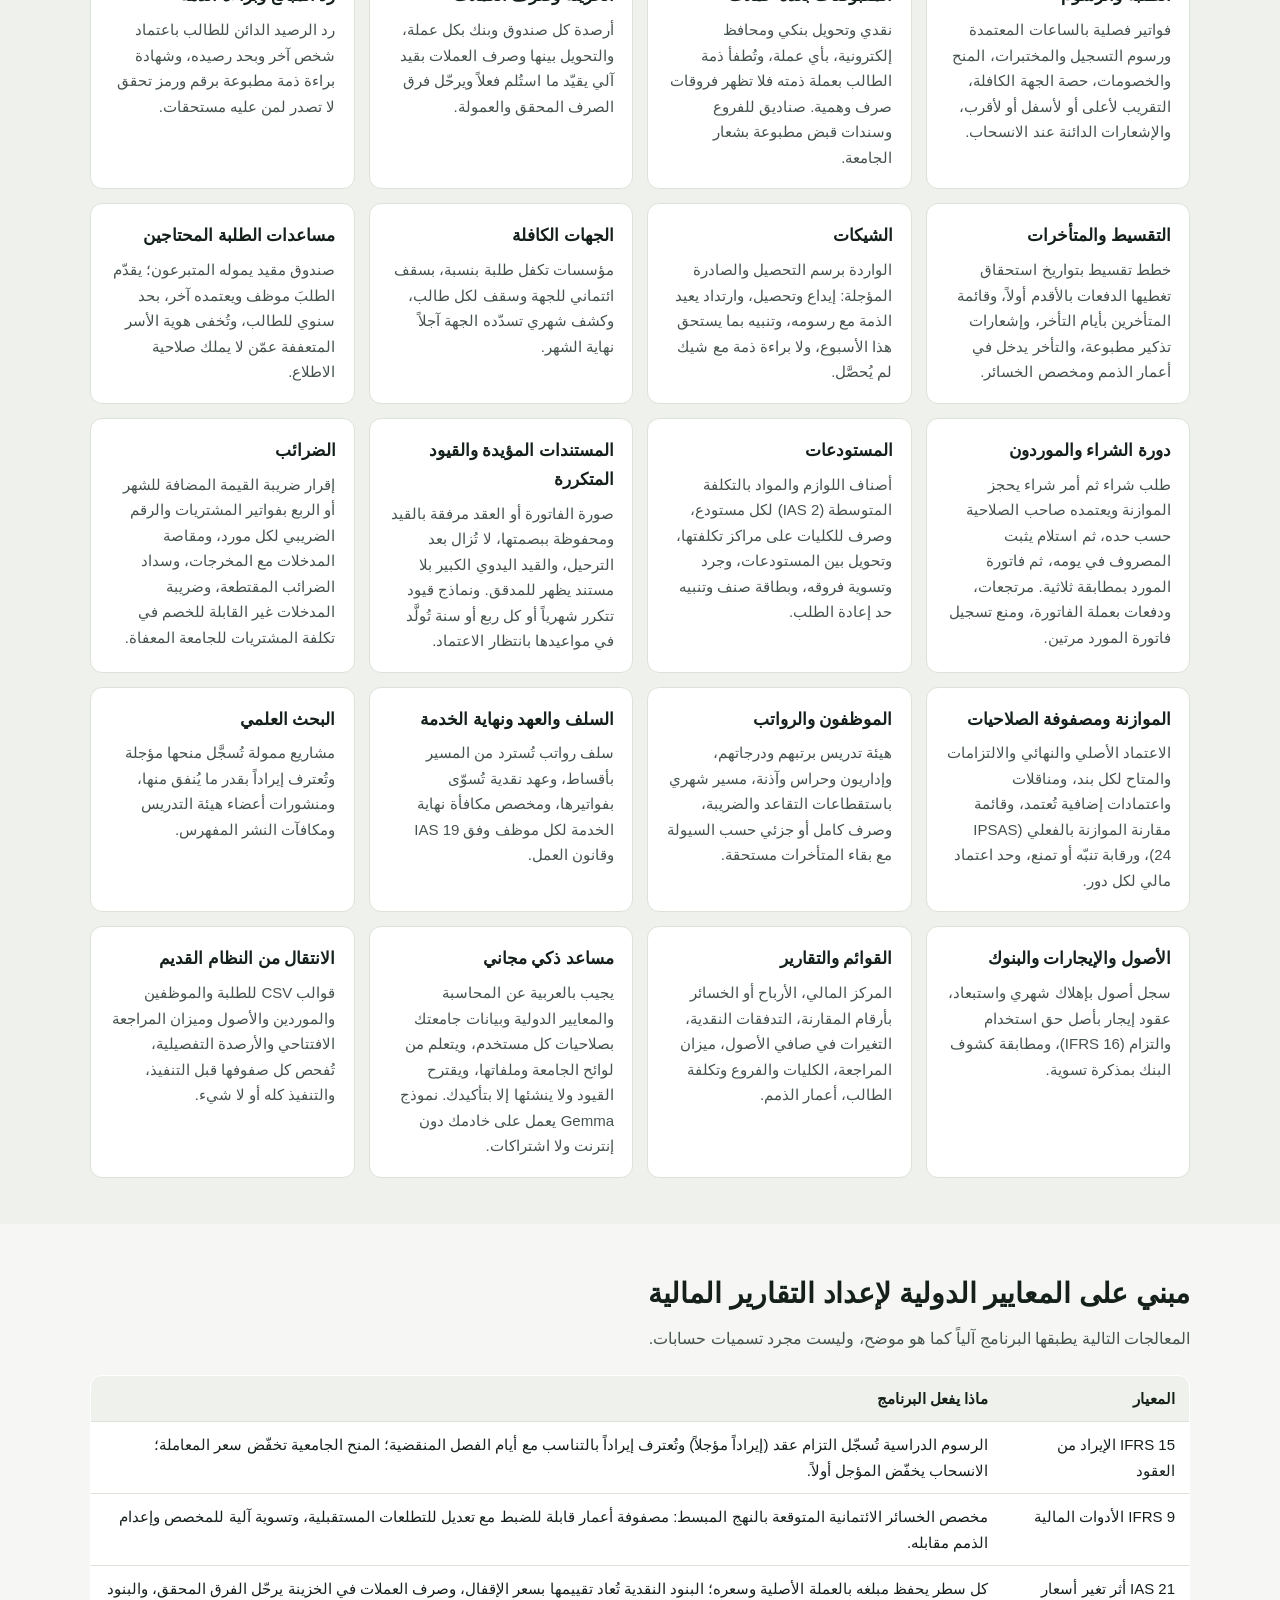
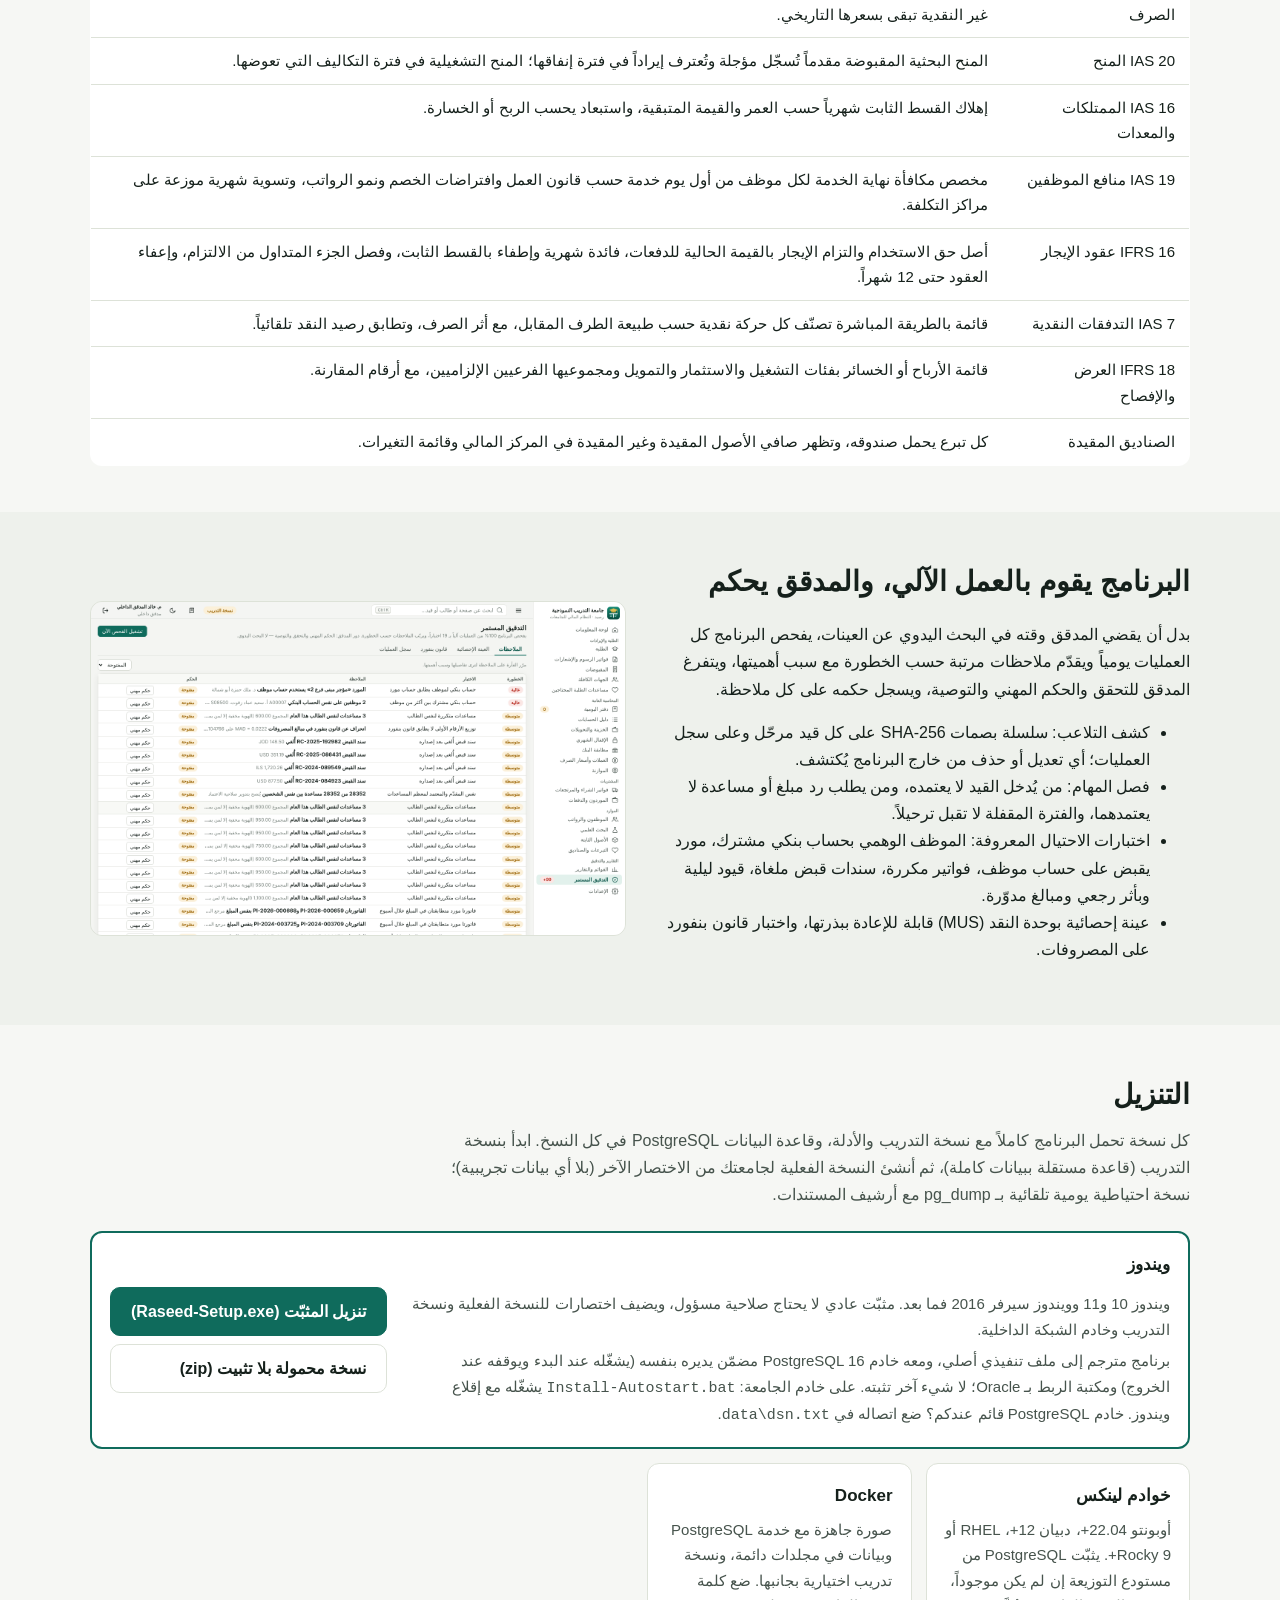
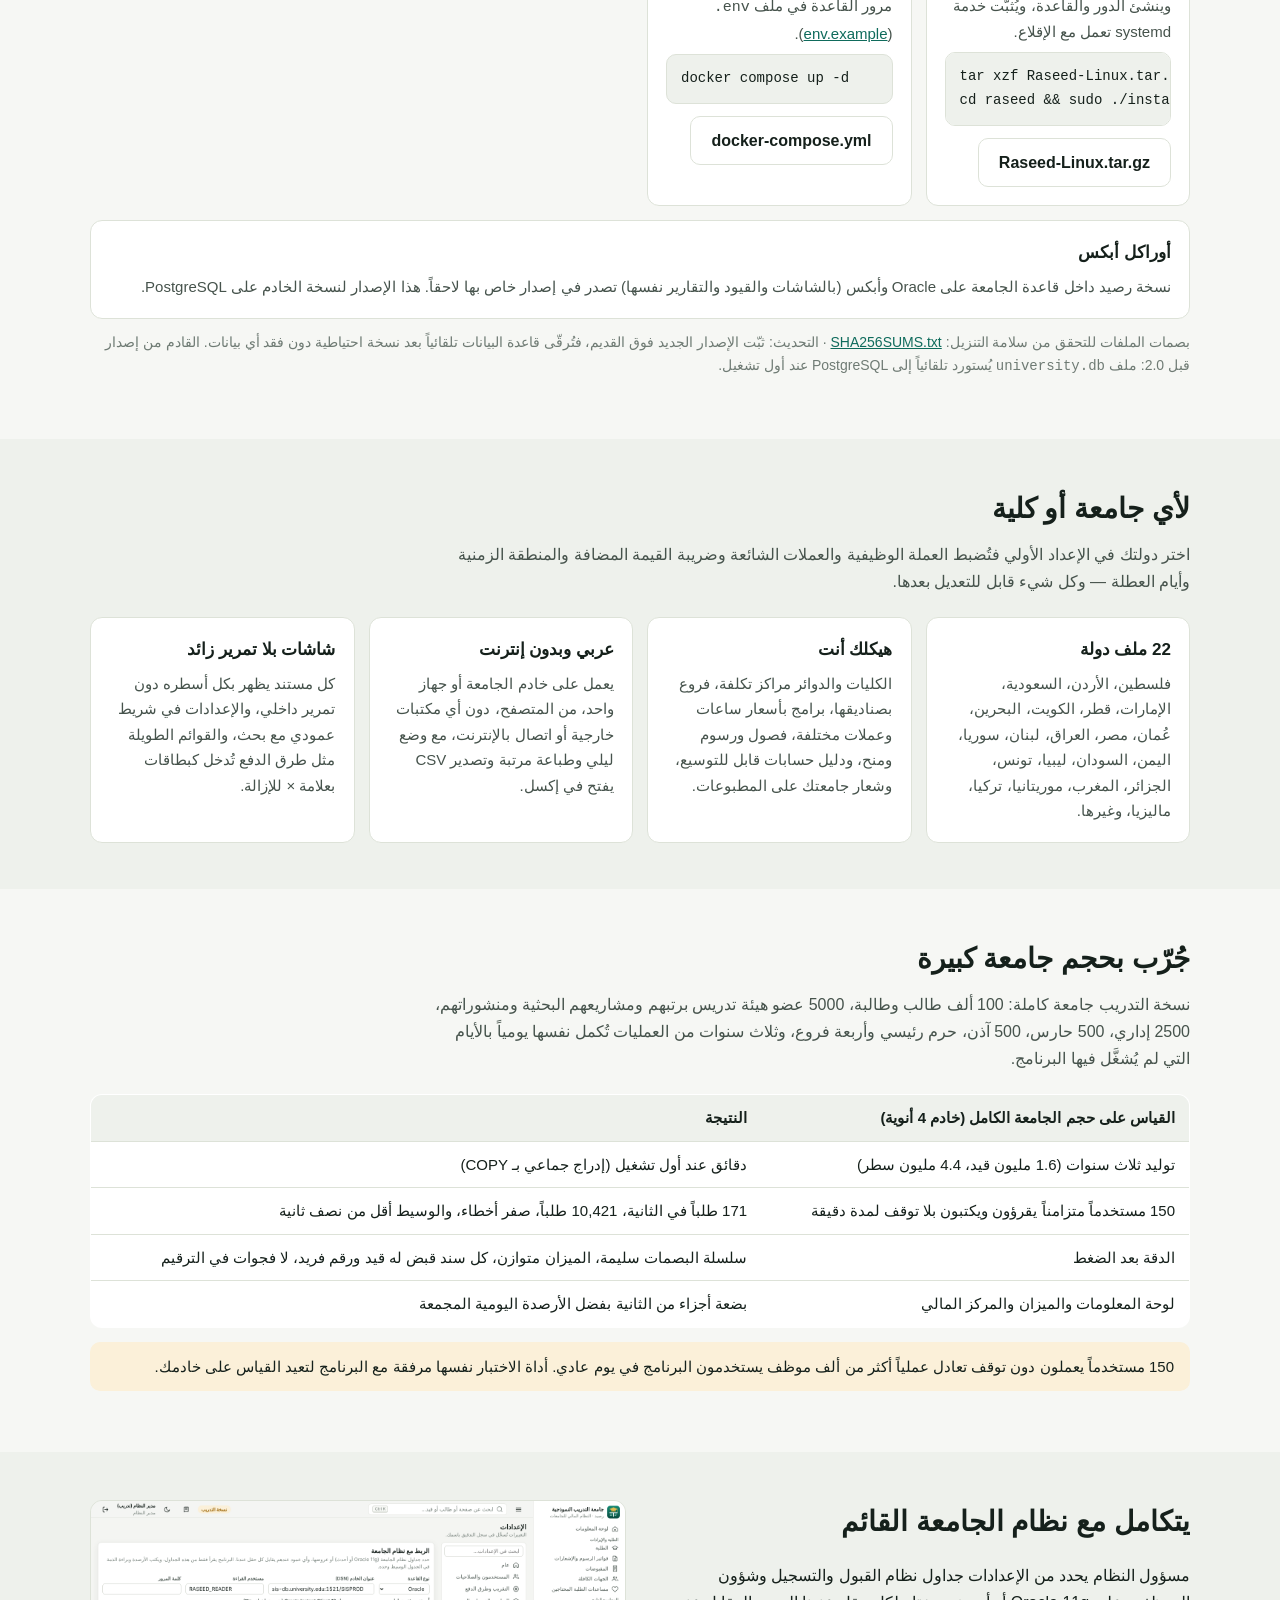
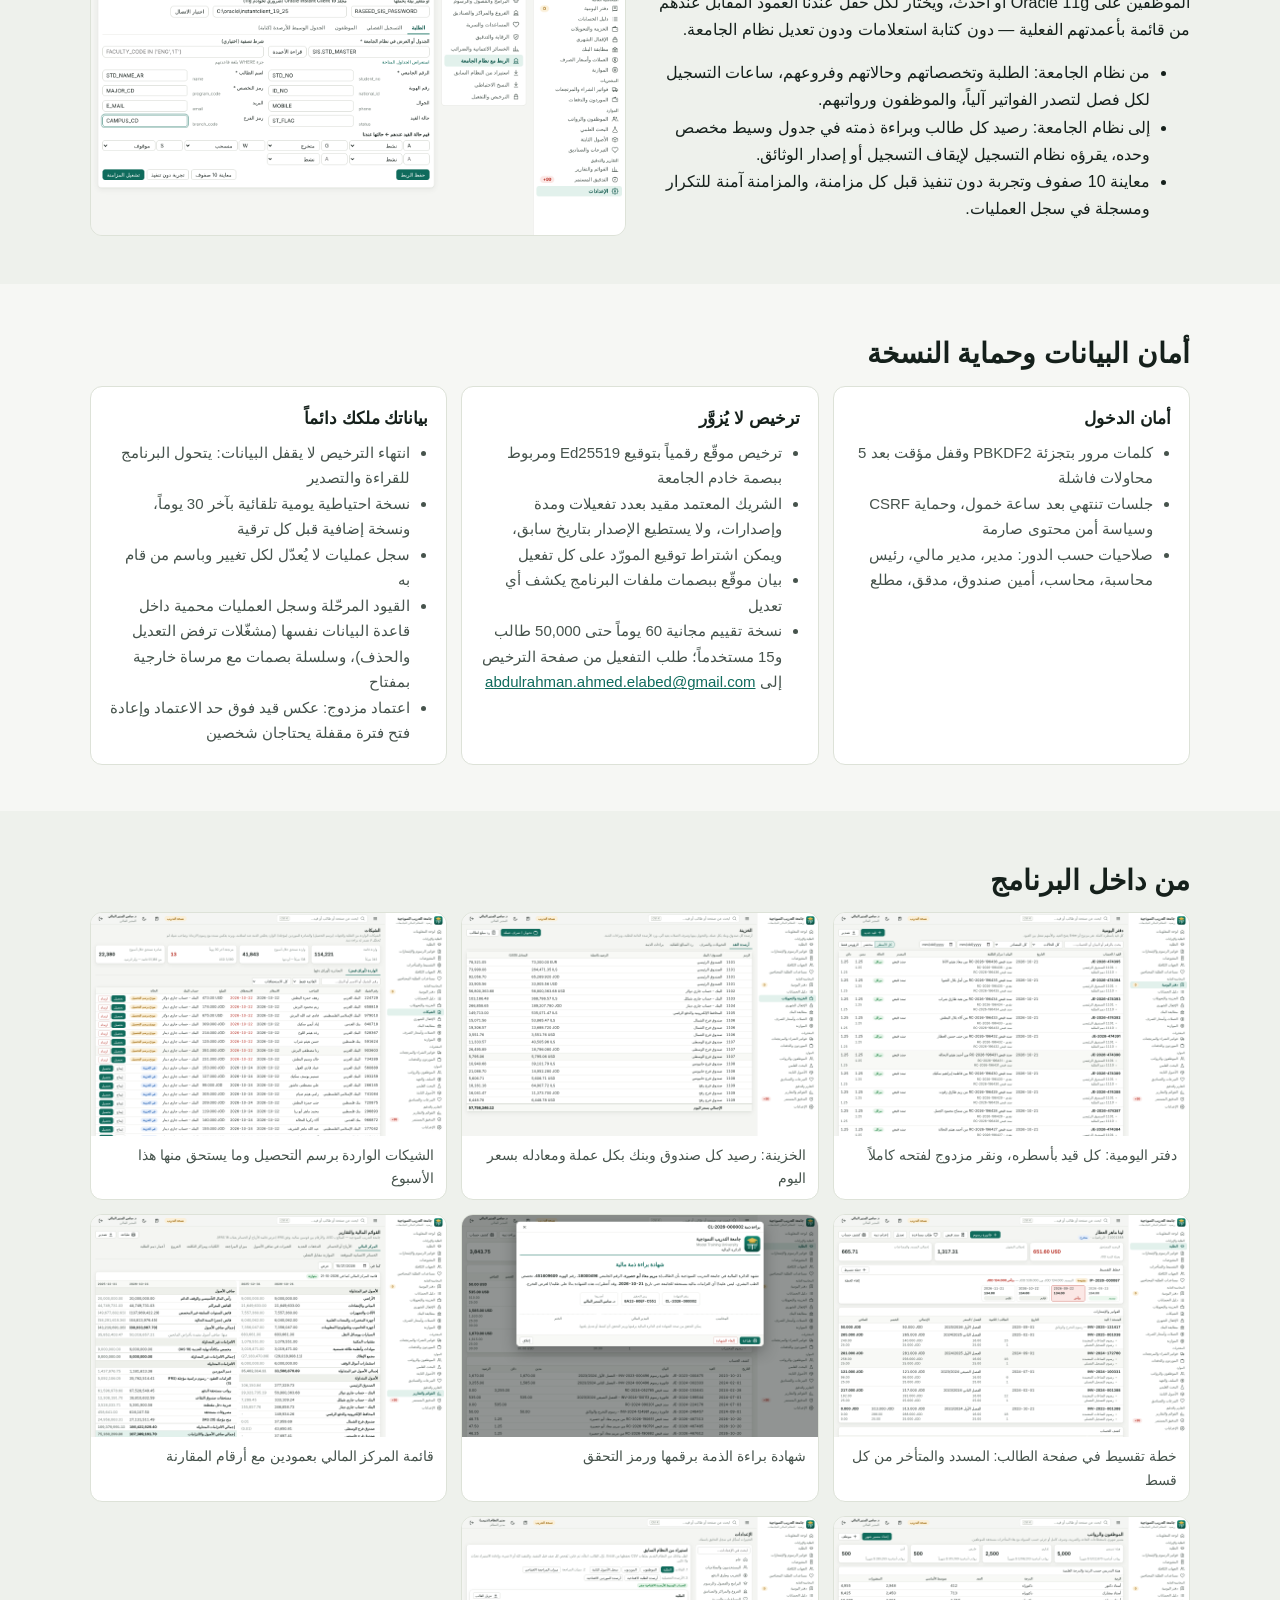
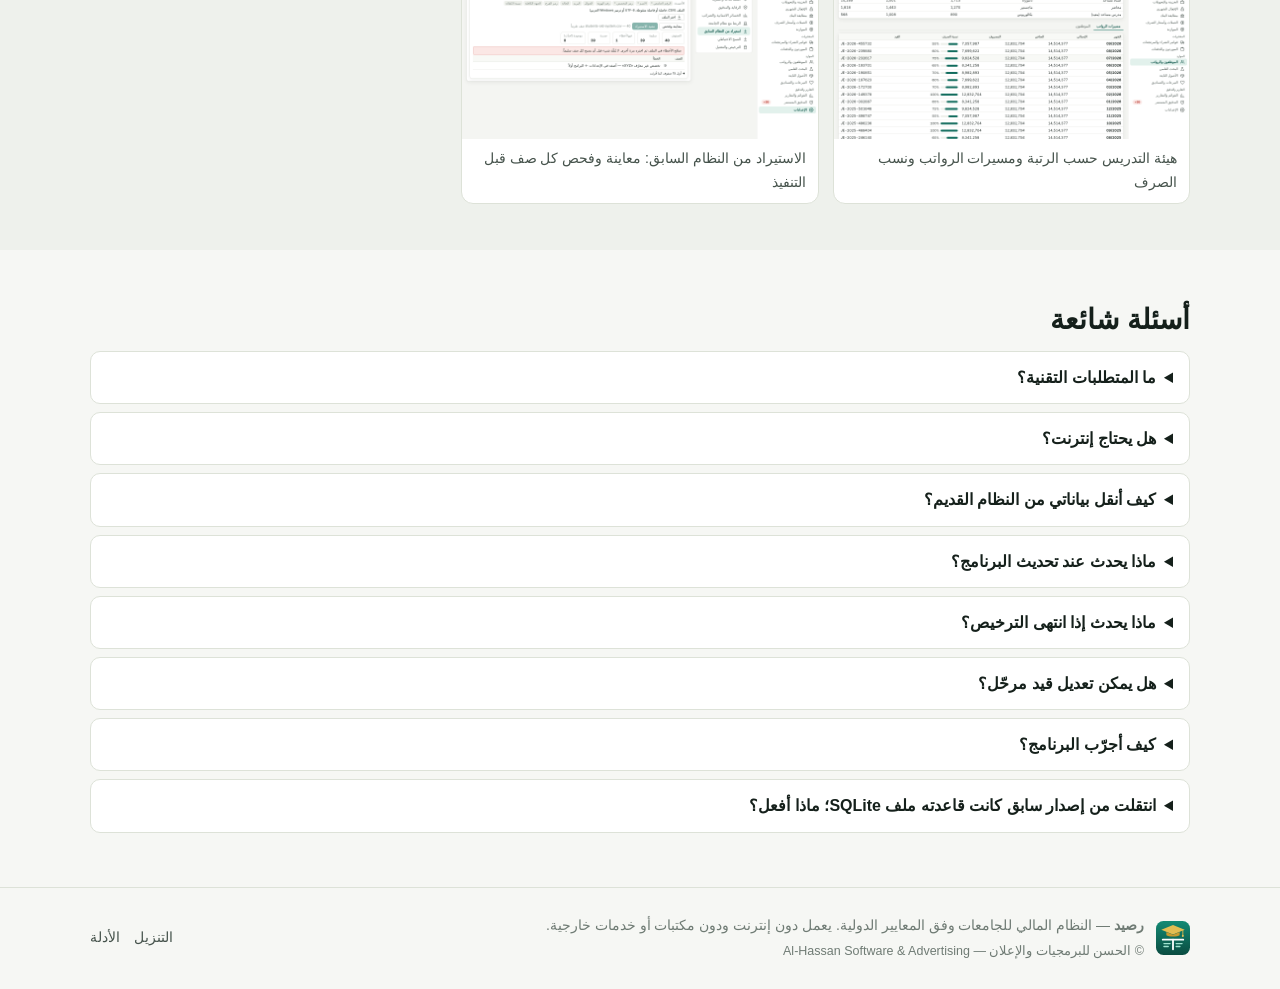
==== commit 48b9ee2c: "Landing page 2.0: PostgreSQL in every edition, APEX edition deferred, activation address, migration " ====
--- a/index.html
+++ b/index.html
@@ -24,7 +24,7 @@
 
 <main>
 <section class="hero"><div class="wrap">
-  <span class="tag">الإصدار 1.1 · ويندوز ولينكس وDocker</span>
+  <span class="tag">الإصدار 2.0 · قاعدة بيانات PostgreSQL · ويندوز ولينكس وDocker</span>
   <h1>محاسبة الجامعة كلها في نظام واحد، وفق المعايير الدولية، ويدقّق نفسه كل يوم</h1>
   <p class="lead">من فاتورة الطالب إلى القوائم المالية: رسوم الساعات المعتمدة والمنح والجهات الكافلة، التحصيل بعدة عملات، الخزينة، الرواتب، المشتريات، الأصول، المنح البحثية، ومساعدة الطلبة المحتاجين بسرية — بالعربية، على خادم الجامعة، ودون الحاجة لاتصال بالإنترنت.</p>
   <div class="cta">
@@ -104,55 +104,34 @@
 
 <section id="download"><div class="wrap">
   <h2>التنزيل</h2>
-  <p class="sub">كل نسخة تحمل البرنامج كاملاً مع نسخة التدريب والأدلة. ابدأ بنسخة التدريب، ثم أنشئ النسخة الفعلية لجامعتك من الاختصار الآخر؛ البيانات في مجلد واحد مع نسخة احتياطية يومية تلقائية.</p>
+  <p class="sub">كل نسخة تحمل البرنامج كاملاً مع نسخة التدريب والأدلة، وقاعدة البيانات PostgreSQL في كل النسخ. ابدأ بنسخة التدريب (قاعدة مستقلة ببيانات كاملة)، ثم أنشئ النسخة الفعلية لجامعتك من الاختصار الآخر (بلا أي بيانات تجريبية)؛ نسخة احتياطية يومية تلقائية بـ pg_dump مع أرشيف المستندات.</p>
   <div class="dl">
     <div class="card dl-main">
       <h3>ويندوز</h3>
       <p>ويندوز 10 و11 وويندوز سيرفر 2016 فما بعد. مثبّت عادي لا يحتاج صلاحية مسؤول، ويضيف اختصارات للنسخة الفعلية ونسخة التدريب وخادم الشبكة الداخلية.</p>
       <div class="dl-btns"><a class="btn primary" href="download/Raseed-Setup.exe">تنزيل المثبّت (Raseed-Setup.exe)</a>
         <a class="btn" href="download/Raseed-Windows-Portable.zip">نسخة محمولة بلا تثبيت (zip)</a></div>
-      <p class="muted">برنامج مترجم إلى ملف تنفيذي أصلي ومكتبة الربط بـ Oracle مضمنة فيه؛ لا شيء آخر تثبته. على خادم الجامعة: <code>Install-Autostart.bat</code> يشغّله مع إقلاع ويندوز.</p>
+      <p class="muted">برنامج مترجم إلى ملف تنفيذي أصلي، ومعه خادم PostgreSQL 16 مضمّن يديره بنفسه (يشغّله عند البدء ويوقفه عند الخروج) ومكتبة الربط بـ Oracle؛ لا شيء آخر تثبته. على خادم الجامعة: <code>Install-Autostart.bat</code> يشغّله مع إقلاع ويندوز. خادم PostgreSQL قائم عندكم؟ ضع اتصاله في <code>data\dsn.txt</code>.</p>
     </div>
     <div class="card">
       <h3>خوادم لينكس</h3>
-      <p>أوبونتو 22.04+، دبيان 12+، RHEL أو Rocky 9+. يُثبَّت خدمة systemd تعمل مع الإقلاع.</p>
+      <p>أوبونتو 22.04+، دبيان 12+، RHEL أو Rocky 9+. يثبّت PostgreSQL من مستودع التوزيعة إن لم يكن موجوداً، وينشئ الدور والقاعدة، ويُثبَّت خدمة systemd تعمل مع الإقلاع.</p>
       <pre>tar xzf Raseed-Linux.tar.gz
 cd raseed && sudo ./install.sh</pre>
       <a class="btn" href="download/Raseed-Linux.tar.gz">Raseed-Linux.tar.gz</a>
     </div>
     <div class="card">
       <h3>Docker</h3>
-      <p>صورة جاهزة ببيانات في مجلد دائم، ونسخة تدريب اختيارية بجانبها.</p>
+      <p>صورة جاهزة مع خدمة PostgreSQL وبيانات في مجلدات دائمة، ونسخة تدريب اختيارية بجانبها. ضع كلمة مرور القاعدة في ملف <code>.env</code> (<a href="download/env.example">env.example</a>).</p>
       <pre>docker compose up -d</pre>
       <a class="btn" href="download/docker-compose.yml">docker-compose.yml</a>
     </div>
     <div class="card" id="apex">
       <h3>أوراكل أبكس</h3>
-      <p>رصيد كاملاً داخل قاعدة الجامعة على Oracle 11g فما بعد وأبكس 19.2 فما بعد، بالشاشات والصلاحيات والقيود والتقارير نفسها، وصفحاته مبنية من مكوّنات أبكس نفسها (مناطق وتقارير وعناصر وإجراءات ديناميكية) فيفتحها مبرمجو الجامعة في App Builder كأي صفحة.</p>
-      <div class="try">
-        <h4>جرّبه أولاً: جامعة التدريب الخفيفة في أوراكل</h4>
-        <p>جامعة كاملة ببيانات وهمية: نحو 10 آلاف طالب (منهم نحو 5,500 فعّالون)، و510 موظفين، ونحو 100 ألف قيد في ثلاث سنوات من العمليات، تُكمل أيامها بنفسها كل ساعة. حجمها أقل من 300 ميغابايت، وتُجهَّز في الخلفية في نحو ربع ساعة. كائناتها باسم <code>RST_</code> فتُثبَّت في مخطط الجامعة نفسه بجانب بياناته دون أن تمسها (أو في مخطط خاص)، وتُحذف كلها بسكربت واحد.</p>
-        <ol class="small">
-          <li><b>SQL Workshop ← SQL Scripts</b>: أجزاء التدريب بالترتيب (<code>Raseed-Training-install-1.sql</code> وما بعده)، كلٌّ بـ <b>Run</b>.</li>
-          <li><b>SQL Commands</b>: محتوى <a href="download/4_training.sql">4_training.sql</a> (<code>RST_M_TRAINING.prepare('lite')</code>) يبدأ التجهيز في الخلفية.</li>
-          <li><b>App Builder ← Import</b>: <a href="download/f154_raseed_training.sql">f154_raseed_training.sql</a> (Reuse Application ID 154)، ثم ادخل بأحد حسابات التدريب (<code>admin</code> و<code>cfo</code> و<code>acc1</code>…) بكلمة المرور <code>train2026</code>.</li>
-        </ol>
-        <div class="dl-btns"><!--TRAINING--><a class="btn" href="download/Raseed-Training-install-1.sql">التدريب 1 <bdi>(Raseed-Training-install-1.sql)</bdi></a><!--/TRAINING-->
-          <a class="btn" href="download/4_training.sql">تجهيز الجامعة <bdi>(4_training.sql)</bdi></a><a class="btn primary" href="download/f154_raseed_training.sql">تطبيق التدريب 154 <bdi>(f154_raseed_training.sql)</bdi></a></div>
-        <p class="muted small">للحذف بعد الانتهاء: <a href="download/remove_training.sql">remove_training.sql</a> (يحذف ما اسمه <code>RST_</code> وحده)، ثم حذف التطبيق 154.</p>
-      </div>
-      <h4>التثبيت الفعلي لجامعتك</h4>
-      <ol class="small">
-        <li><b>SQL Workshop ← SQL Scripts ← Upload</b>: ارفع أجزاء السكربت بالترتيب (<code>Raseed-APEX-install-1.sql</code> ثم <code>-2.sql</code> وما بعده) وشغّل كلاً منها بـ <b>Run</b>. الأخطاء صفر، وإعادة تشغيلها ترقية لا تمس البيانات. (السكربت أجزاء لأن SQL Scripts لا يقبل ملفاً فوق 500 كيلوبايت.)</li>
-        <li><b>App Builder ← Import</b>: اختر <code>f153_raseed_apex.sql</code> (Reuse Application ID 153)، ثم شغّل التطبيق وادخل بحسابك في أبكس: يرحّب بك رصيد ويجعلك مدير النظام دون كلمة مرور أخرى.</li>
-      </ol>
-      <div class="dl-btns"><!--APEX--><a class="btn" href="download/Raseed-APEX-install-1.sql">1. السكربت، الجزء 1 <bdi>(Raseed-APEX-install-1.sql)</bdi></a><a class="btn" href="download/Raseed-APEX-install-2.sql">2. السكربت، الجزء 2 <bdi>(Raseed-APEX-install-2.sql)</bdi></a><!--/APEX-->
-        <a class="btn primary" href="download/f153_raseed_apex.sql">ثم التطبيق 153 <bdi>(f153_raseed_apex.sql)</bdi></a></div>
-      <p class="muted small">التطبيق دون صفحات الواجهة (كل صفحاته من مكوّنات أبكس): <a href="download/f153_raseed_apex_native_only.sql">f153_raseed_apex_native_only.sql</a>، وللتدريب <a href="download/f154_raseed_training_native_only.sql">f154_raseed_training_native_only.sql</a>. لكل صفحة مخطط تفويض (<code>RSD_PAGE_ACCESS</code>) لا يفتحها إلا مستخدم فعّال في رصيد يسمح دوره وصفحاته بها، ولو كُتب رقمها في العنوان. كل شخص يدخل بحسابه في أبكس، ورابط <code>f?p=153:1:&amp;SESSION.</code> في صفحة من نظام الجامعة يفتحه بالجلسة نفسها مع زر رجوع إليها.</p>
-      <p class="muted small">شيفرة الحزم مغلّفة: تعمل ولا يُقرأ مصدرها. فحص الصلاحيات قبل التثبيت والتحقق بعده، ودليل التثبيت، وأداة نقل بيانات نسخة سطح المكتب: <a href="download/Raseed-APEX.zip">Raseed-APEX.zip</a></p>
-    </div>
-  </div>
-  <p class="small muted" style="margin-top:12px">بصمات الملفات للتحقق من سلامة التنزيل: <a href="download/SHA256SUMS.txt">SHA256SUMS.txt</a> · التحديث: ثبّت الإصدار الجديد فوق القديم، فتُرقّى قاعدة البيانات تلقائياً بعد نسخة احتياطية دون فقد أي بيانات.</p>
+      <p>نسخة رصيد داخل قاعدة الجامعة على Oracle وأبكس (بالشاشات والقيود والتقارير نفسها) تصدر في إصدار خاص بها لاحقاً. هذا الإصدار لنسخة الخادم على PostgreSQL.</p>
+    </div>
+  </div>
+  <p class="small muted" style="margin-top:12px">بصمات الملفات للتحقق من سلامة التنزيل: <a href="download/SHA256SUMS.txt">SHA256SUMS.txt</a> · التحديث: ثبّت الإصدار الجديد فوق القديم، فتُرقّى قاعدة البيانات تلقائياً بعد نسخة احتياطية دون فقد أي بيانات. القادم من إصدار قبل 2.0: ملف <code>university.db</code> يُستورد تلقائياً إلى PostgreSQL عند أول تشغيل.</p>
 </div></section>
 
 <section id="universities" class="alt"><div class="wrap">
@@ -171,7 +150,7 @@
   <p class="sub">نسخة التدريب جامعة كاملة: 100 ألف طالب وطالبة، 5000 عضو هيئة تدريس برتبهم ومشاريعهم البحثية ومنشوراتهم، 2500 إداري، 500 حارس، 500 آذن، حرم رئيسي وأربعة فروع، وثلاث سنوات من العمليات تُكمل نفسها يومياً بالأيام التي لم يُشغَّل فيها البرنامج.</p>
   <table class="std">
     <tr><th>القياس على حجم الجامعة الكامل (خادم 4 أنوية)</th><th>النتيجة</th></tr>
-    <tr><td>توليد ثلاث سنوات (1.6 مليون قيد، 4.4 مليون سطر)</td><td>نحو 8 دقائق عند أول تشغيل</td></tr>
+    <tr><td>توليد ثلاث سنوات (1.6 مليون قيد، 4.4 مليون سطر)</td><td>دقائق عند أول تشغيل (إدراج جماعي بـ COPY)</td></tr>
     <tr><td>150 مستخدماً متزامناً يقرؤون ويكتبون بلا توقف لمدة دقيقة</td><td>171 طلباً في الثانية، 10,421 طلباً، صفر أخطاء، والوسيط أقل من نصف ثانية</td></tr>
     <tr><td>الدقة بعد الضغط</td><td>سلسلة البصمات سليمة، الميزان متوازن، كل سند قبض له قيد ورقم فريد، لا فجوات في الترقيم</td></tr>
     <tr><td>لوحة المعلومات والميزان والمركز المالي</td><td>بضعة أجزاء من الثانية بفضل الأرصدة اليومية المجمعة</td></tr>
@@ -198,8 +177,8 @@
   <h2>أمان البيانات وحماية النسخة</h2>
   <div class="grid">
     <div class="card"><h3>أمان الدخول</h3><ul><li>كلمات مرور بتجزئة PBKDF2 وقفل مؤقت بعد 5 محاولات فاشلة</li><li>جلسات تنتهي بعد ساعة خمول، وحماية CSRF وسياسة أمن محتوى صارمة</li><li>صلاحيات حسب الدور: مدير، مدير مالي، رئيس محاسبة، محاسب، أمين صندوق، مدقق، مطلع</li></ul></div>
-    <div class="card"><h3>ترخيص لا يُزوَّر</h3><ul><li>ترخيص موقّع رقمياً بتوقيع Ed25519 ومربوط ببصمة خادم الجامعة</li><li>الشريك المعتمد مقيد بعدد تفعيلات ومدة وإصدارات، ولا يستطيع الإصدار بتاريخ سابق، ويمكن اشتراط توقيع المورّد على كل تفعيل</li><li>بيان موقّع ببصمات ملفات البرنامج يكشف أي تعديل</li></ul></div>
-    <div class="card"><h3>بياناتك ملكك دائماً</h3><ul><li>انتهاء الترخيص لا يقفل البيانات: يتحول البرنامج للقراءة والتصدير</li><li>نسخة احتياطية يومية تلقائية بآخر 30 يوماً، ونسخة إضافية قبل كل ترقية</li><li>سجل عمليات لا يُعدّل لكل تغيير وباسم من قام به</li></ul></div>
+    <div class="card"><h3>ترخيص لا يُزوَّر</h3><ul><li>ترخيص موقّع رقمياً بتوقيع Ed25519 ومربوط ببصمة خادم الجامعة</li><li>الشريك المعتمد مقيد بعدد تفعيلات ومدة وإصدارات، ولا يستطيع الإصدار بتاريخ سابق، ويمكن اشتراط توقيع المورّد على كل تفعيل</li><li>بيان موقّع ببصمات ملفات البرنامج يكشف أي تعديل</li><li>نسخة تقييم مجانية 60 يوماً حتى 50,000 طالب و15 مستخدماً؛ طلب التفعيل من صفحة الترخيص إلى <a href="mailto:abdulrahman.ahmed.elabed@gmail.com" dir="ltr">abdulrahman.ahmed.elabed@gmail.com</a></li></ul></div>
+    <div class="card"><h3>بياناتك ملكك دائماً</h3><ul><li>انتهاء الترخيص لا يقفل البيانات: يتحول البرنامج للقراءة والتصدير</li><li>نسخة احتياطية يومية تلقائية بآخر 30 يوماً، ونسخة إضافية قبل كل ترقية</li><li>سجل عمليات لا يُعدّل لكل تغيير وباسم من قام به</li><li>القيود المرحّلة وسجل العمليات محمية داخل قاعدة البيانات نفسها (مشغّلات ترفض التعديل والحذف)، وسلسلة بصمات مع مرساة خارجية بمفتاح</li><li>اعتماد مزدوج: عكس قيد فوق حد الاعتماد وإعادة فتح فترة مقفلة يحتاجان شخصين</li></ul></div>
   </div>
 </div></section>
 
@@ -219,14 +198,14 @@
 
 <section><div class="wrap">
   <h2>أسئلة شائعة</h2>
-  <details><summary>ما المتطلبات التقنية؟</summary><p>مثبّت ويندوز والنسخة المحمولة لا يحتاجان شيئاً آخر. حزمة لينكس تحتاج بايثون 3.11 أو أحدث من النظام فقط، وعلى ماك عبر Docker. الاستخدام من أي متصفح حديث على الشبكة الداخلية. الربط مع Oracle 11g وحده يحتاج عميل Oracle الفوري 19.</p></details>
+  <details><summary>ما المتطلبات التقنية؟</summary><p>قاعدة البيانات PostgreSQL 14 أو أحدث: مثبّت ويندوز والنسخة المحمولة يضمّنانها ويديرانها بنفسيهما فلا يحتاجان شيئاً آخر، وحزمة لينكس تثبّتها من مستودع التوزيعة وتحتاج بايثون 3.11 أو أحدث من النظام، وعلى ماك عبر Docker. الاستخدام من أي متصفح حديث على الشبكة الداخلية. الربط مع Oracle 11g وحده يحتاج عميل Oracle الفوري 19.</p></details>
   <details><summary>هل يحتاج إنترنت؟</summary><p>لا. كل شيء يعمل على خادم الجامعة، بما في ذلك الأدلة والخطوط والأيقونات.</p></details>
   <details><summary>كيف أنقل بياناتي من النظام القديم؟</summary><p>من الإعدادات ← الاستيراد من النظام السابق: نزّل القالب لكل نوع واملأه من Excel، فيُفحص كل صف وتظهر الأخطاء برقم صفها قبل أي تنفيذ. ميزان المراجعة الافتتاحي يرحّل حسابات المراقبة إلى حساب وسيط يصبح صفراً عندما تطابقه أرصدة الطلبة والموردين التفصيلية.</p></details>
   <details><summary>ماذا يحدث عند تحديث البرنامج؟</summary><p>ثبّت الإصدار الجديد فوق القديم. عند أول تشغيل يأخذ البرنامج نسخة احتياطية ثم يضيف ما استجد من جداول وأعمدة، دون حذف أو تعديل أي بيانات قائمة.</p></details>
   <details><summary>ماذا يحدث إذا انتهى الترخيص؟</summary><p>يتحول البرنامج للقراءة والتصدير فقط حتى التجديد، ولا تُفقد أو تُقفل أي بيانات.</p></details>
   <details><summary>هل يمكن تعديل قيد مرحّل؟</summary><p>لا، وفق مبادئ الرقابة الداخلية. يُصحَّح القيد المرحّل بقيد عكسي موثق السبب، ويبقى الأصل والعكس ظاهرين للمدقق.</p></details>
   <details><summary>كيف أجرّب البرنامج؟</summary><p>شغّل «رصيد — نسخة التدريب» فتُنشأ جامعة كاملة ببيانات وهمية وحسابات تدريب لكل دور (admin، cfo، chief، acc1، cash1، audit) وكلمة المرور train2026. التفاصيل في <a href="guides/#start">دليل البدء</a>.</p></details>
-  <details><summary>كيف أجرّب البرنامج على أوراكل أبكس؟</summary><p>ثبّت جامعة التدريب الخفيفة في مخطط الجامعة نفسه بجانب بياناته: أجزاء التدريب، ثم <code>4_training.sql</code>، ثم التطبيق 154، وادخل بـ <code>admin</code> وكلمة المرور <code>train2026</code>. حجمها أقل من 300 ميغابايت، ولا تمس أي جدول من جداول الجامعة، وتُحذف كلها بـ <code>remove_training.sql</code>. الخطوات في <a href="#apex">قسم أوراكل أبكس</a>.</p></details>
+  <details><summary>انتقلت من إصدار سابق كانت قاعدته ملف SQLite؛ ماذا أفعل؟</summary><p>لا شيء: ثبّت الإصدار الجديد، وعند أول تشغيل يجد ملف <code>university.db</code> في مجلد البيانات فيستورده كاملاً إلى PostgreSQL (المعرّفات والأرقام والبصمات كما هي) ويعيد تسميته <code>university.db.imported</code>.</p></details>
 </div></section>
 </main>
 
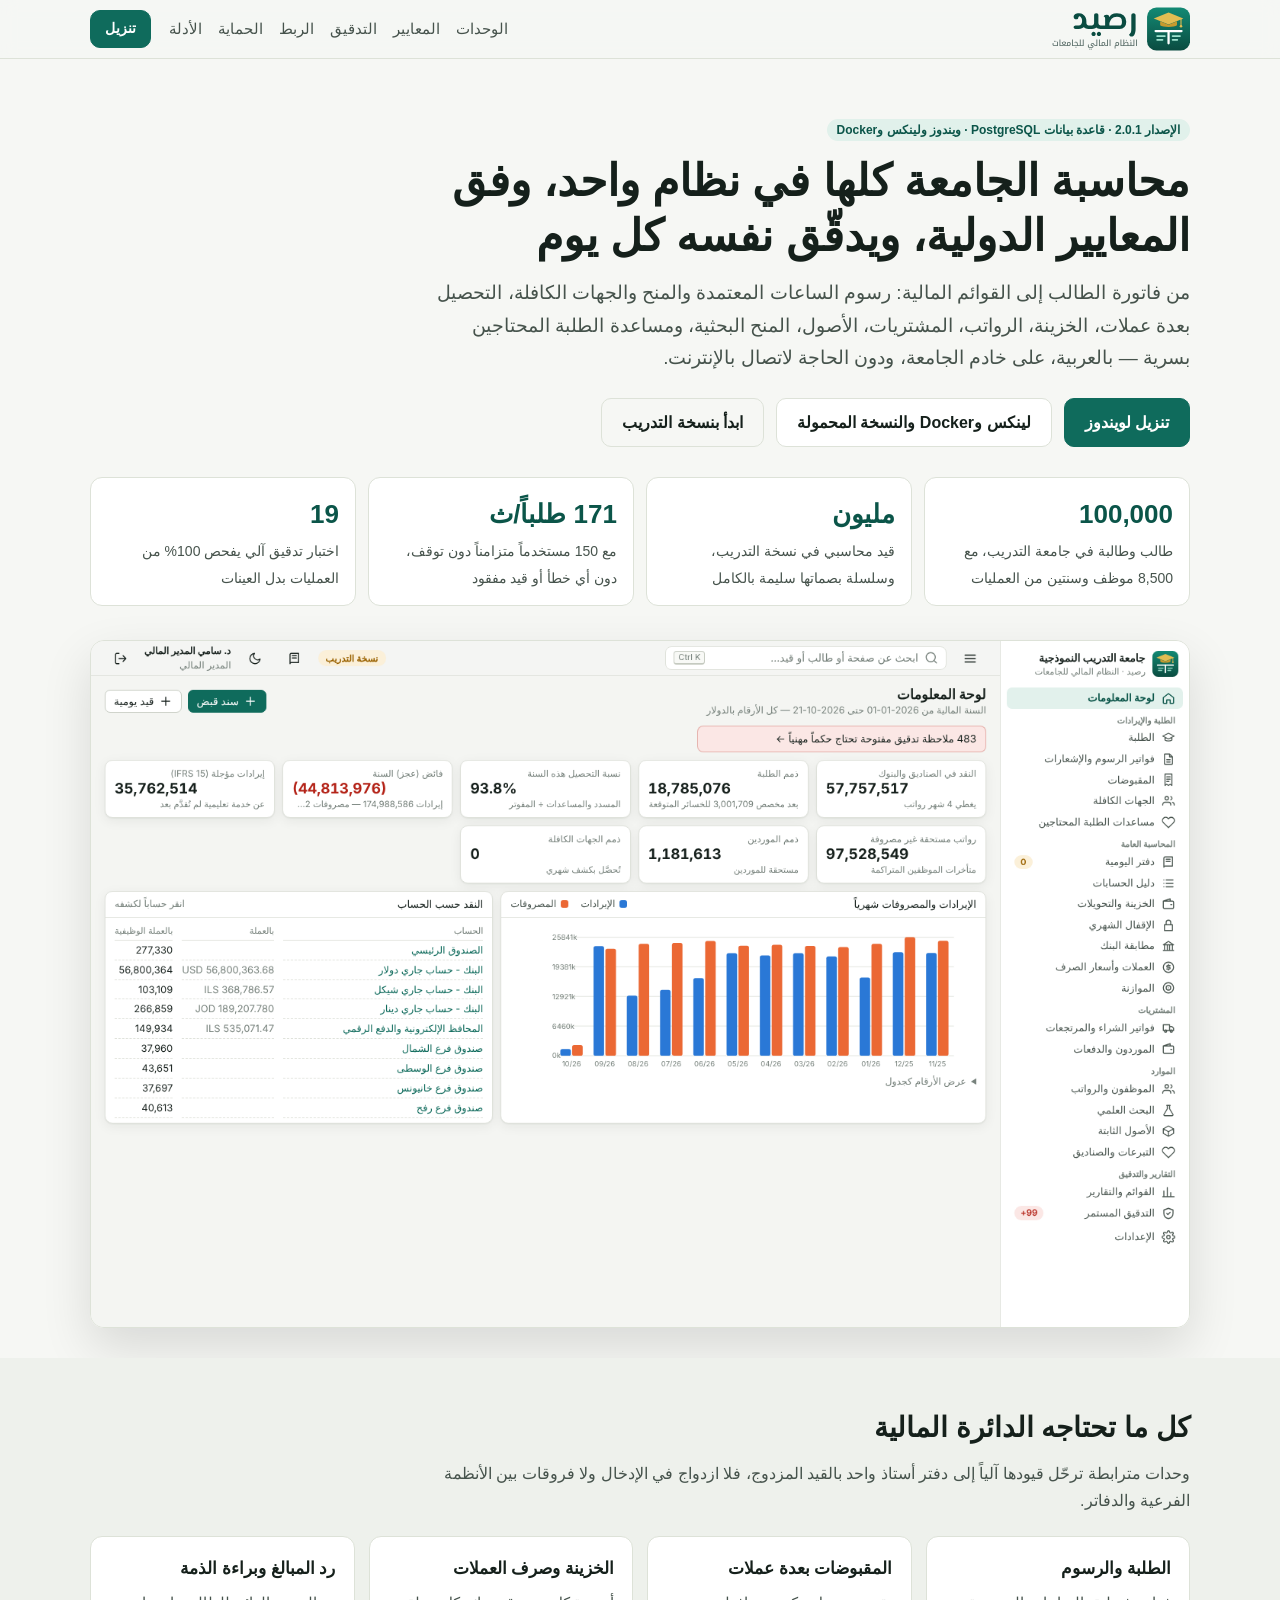
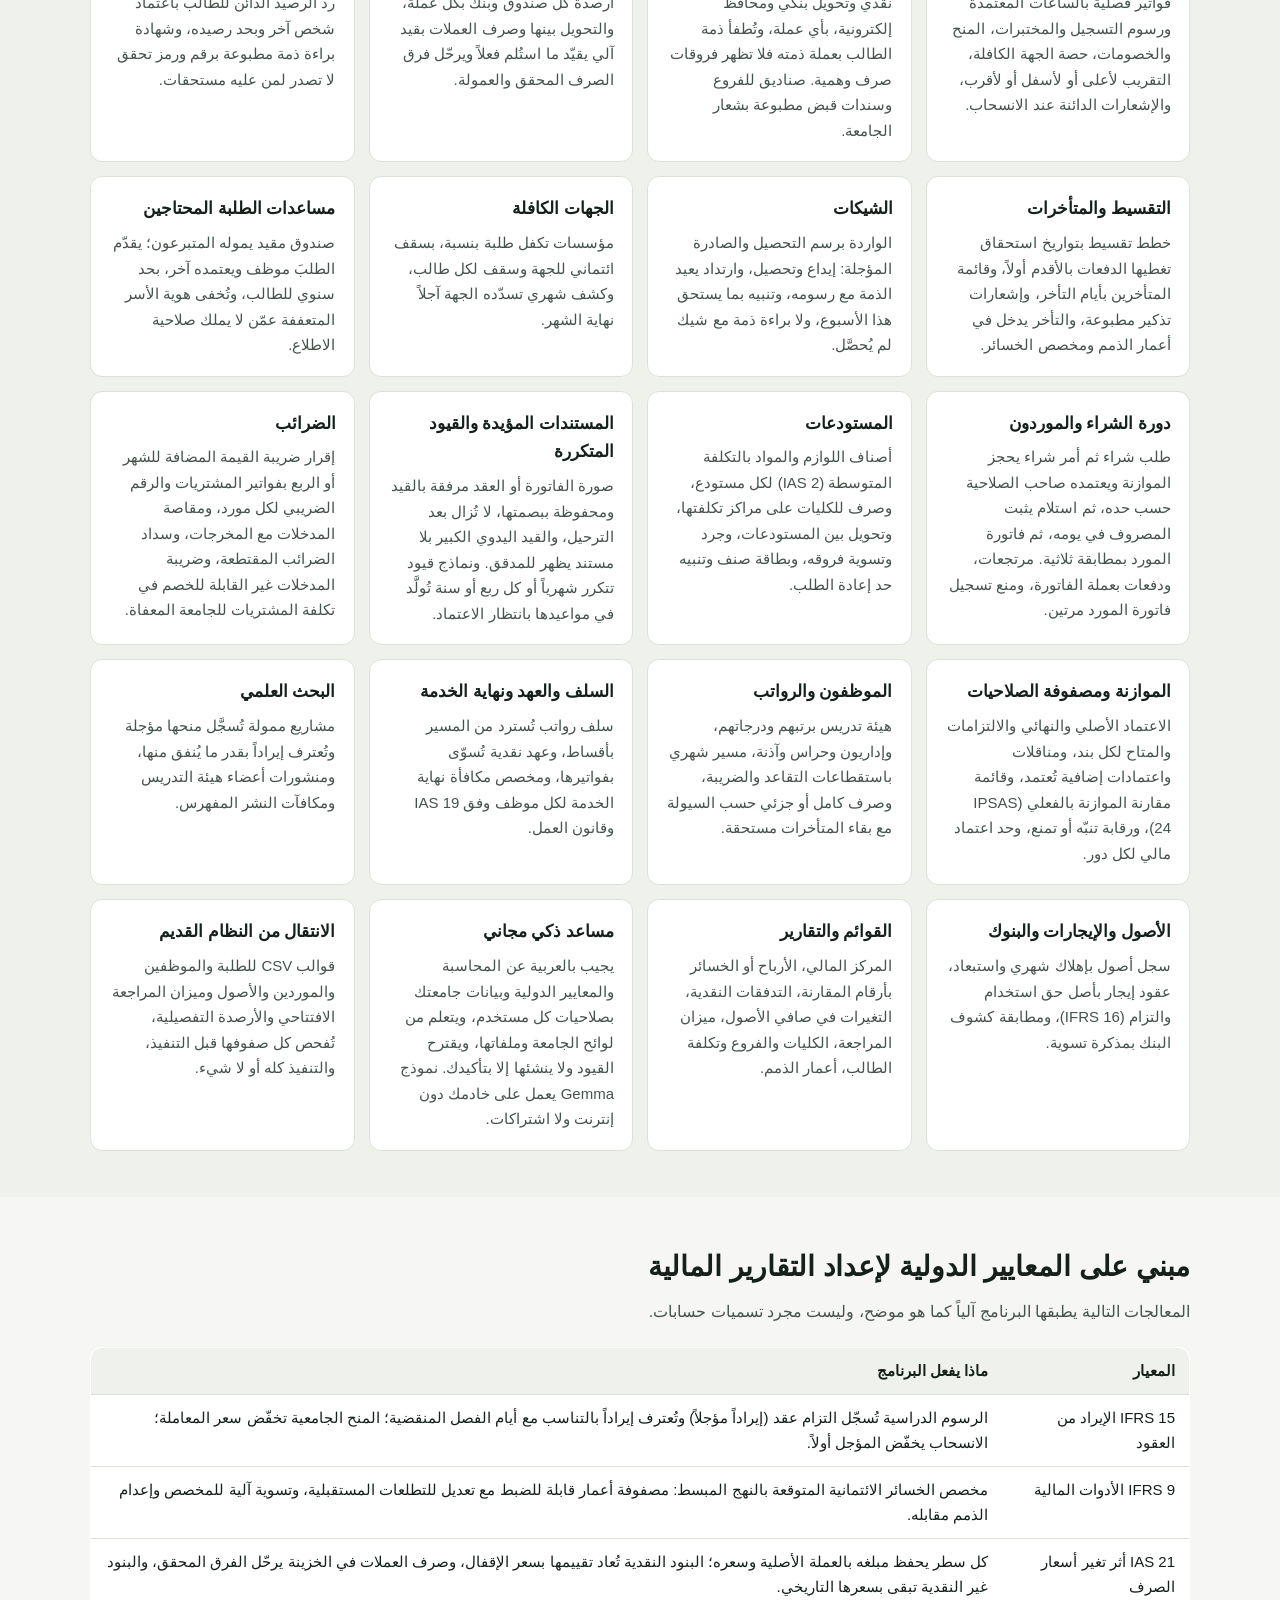
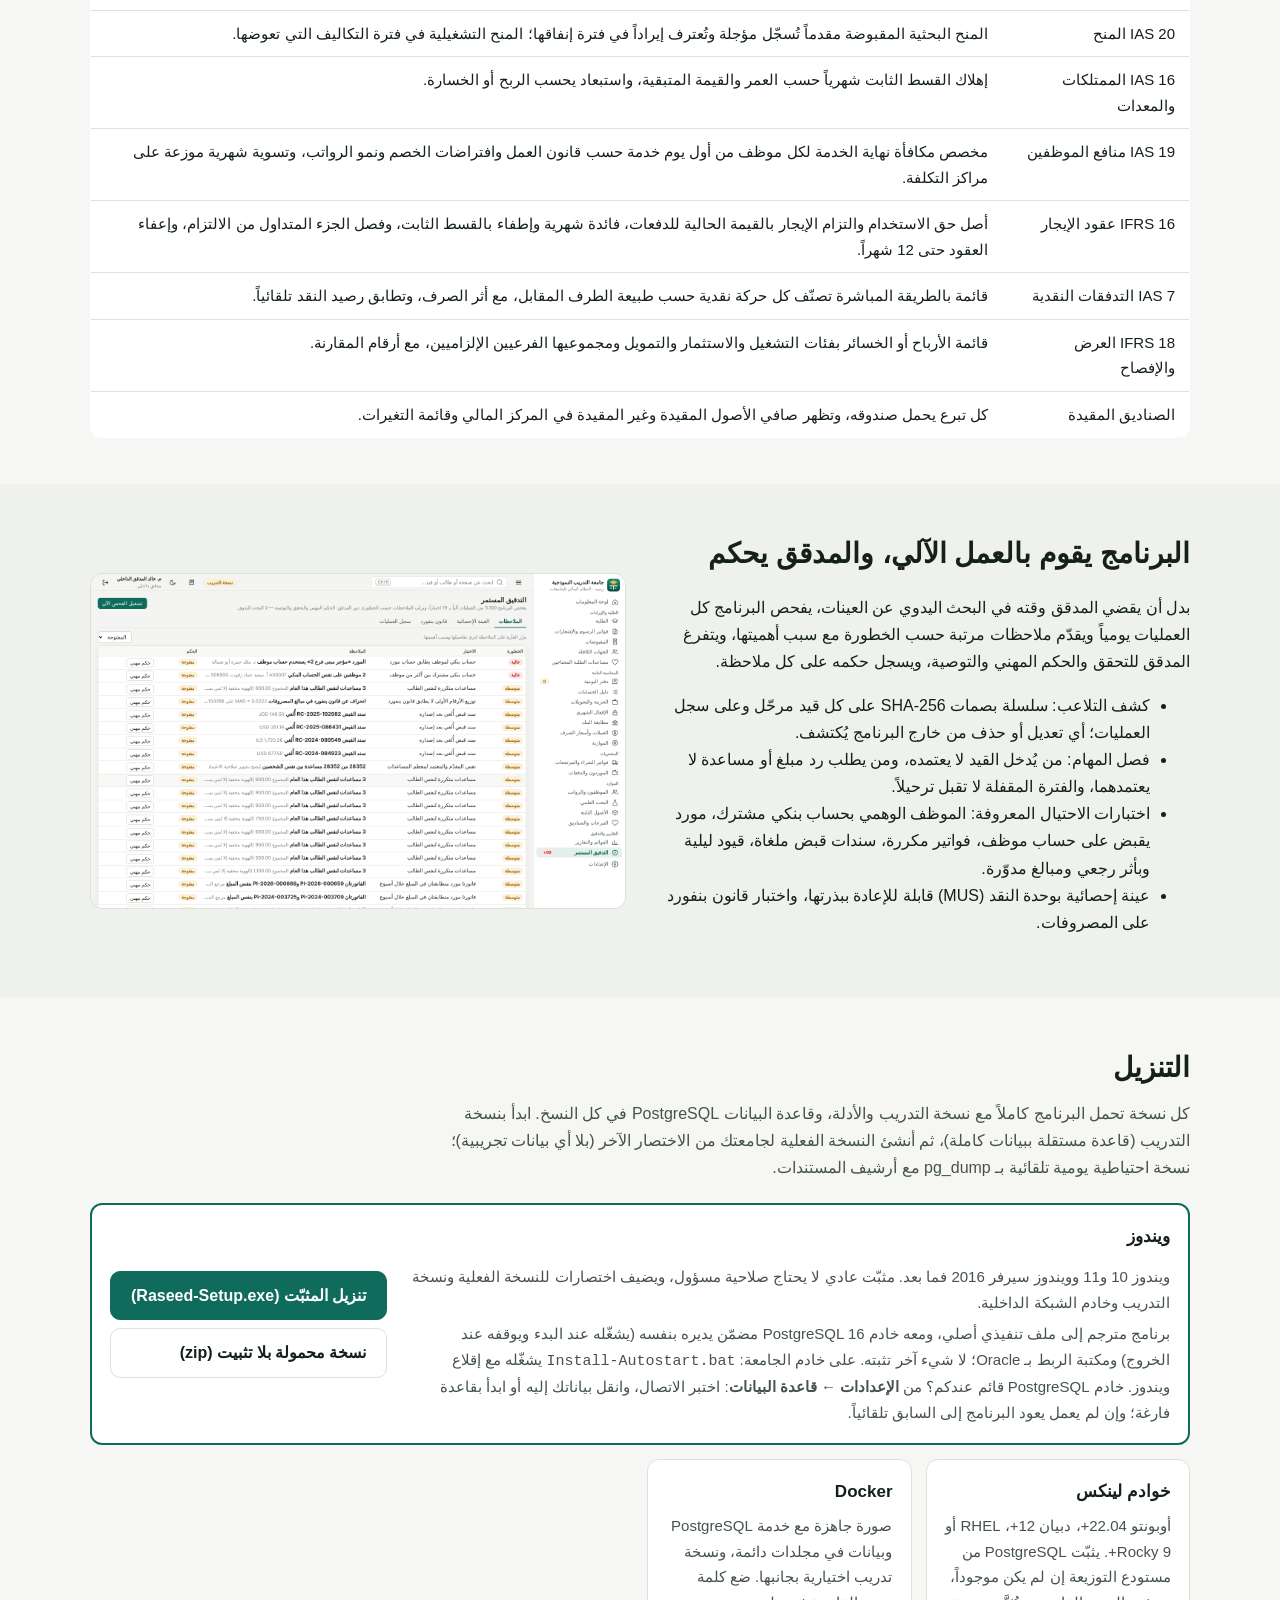
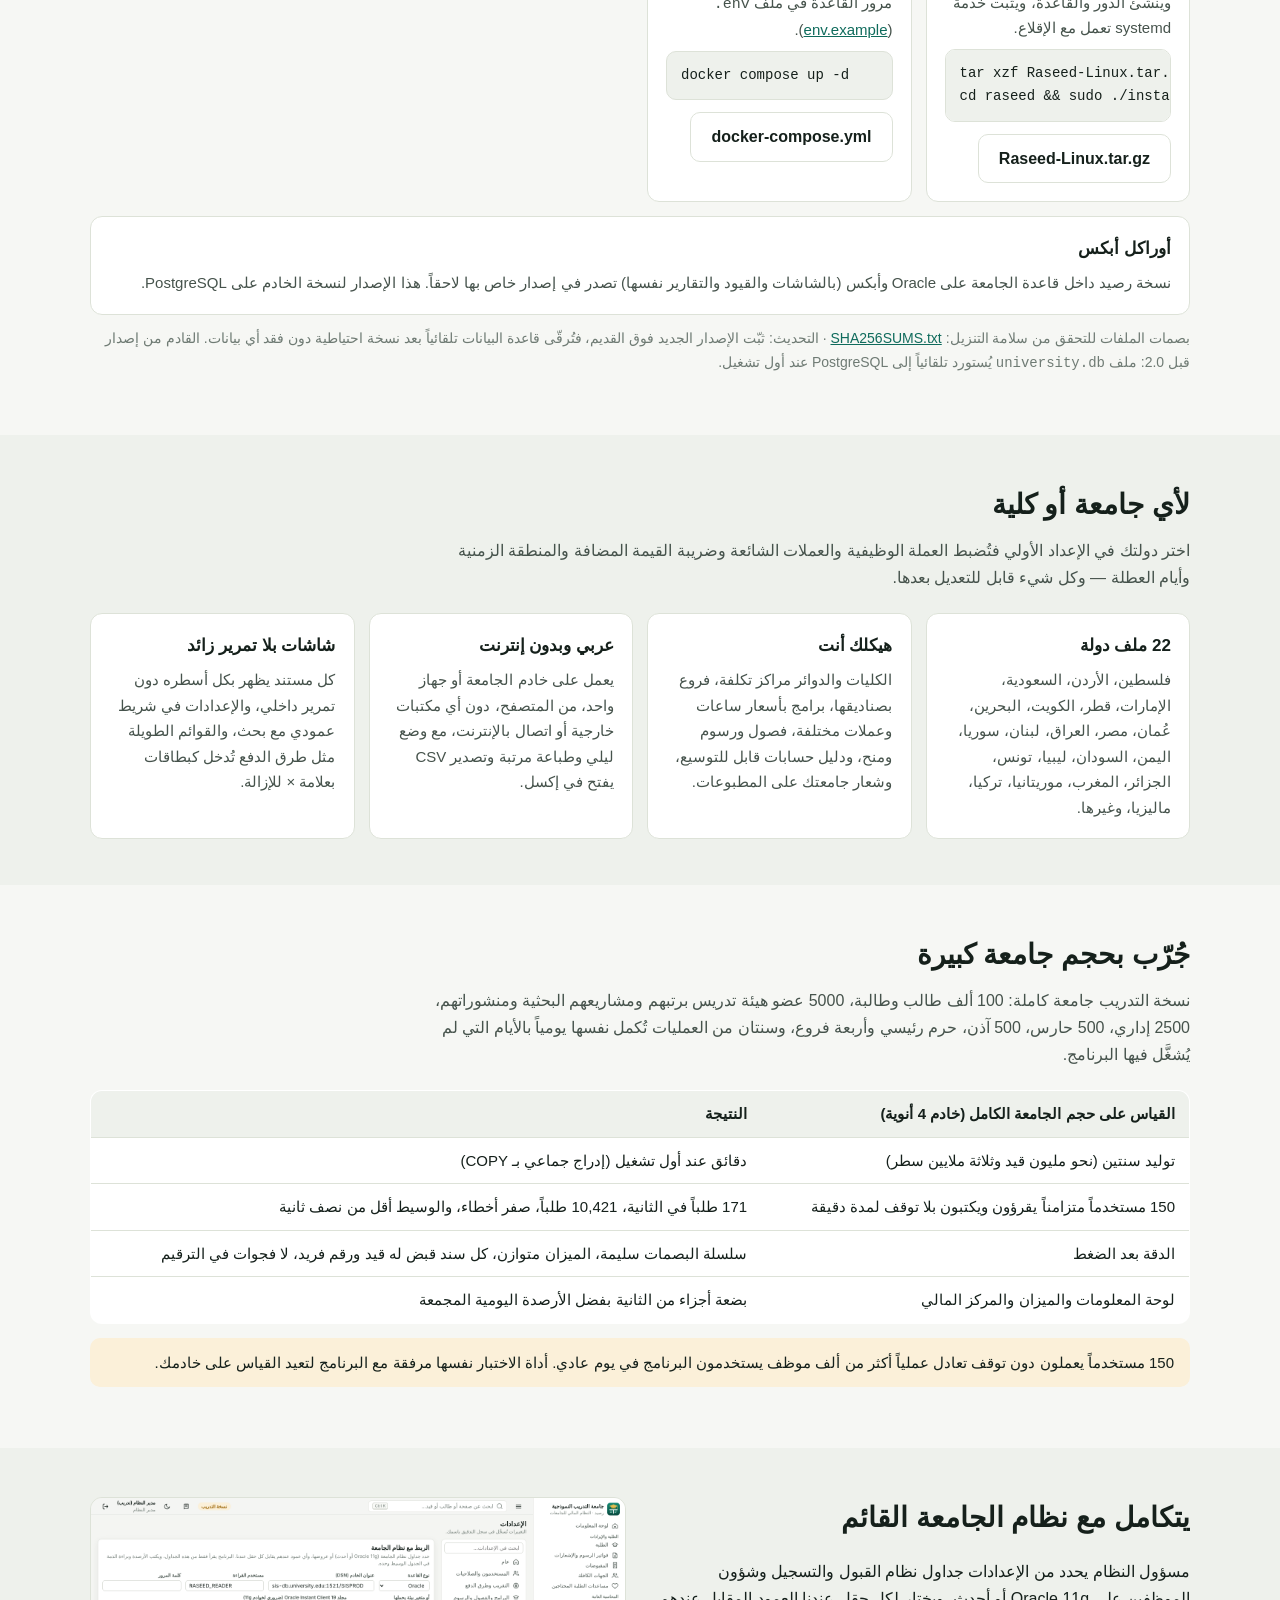
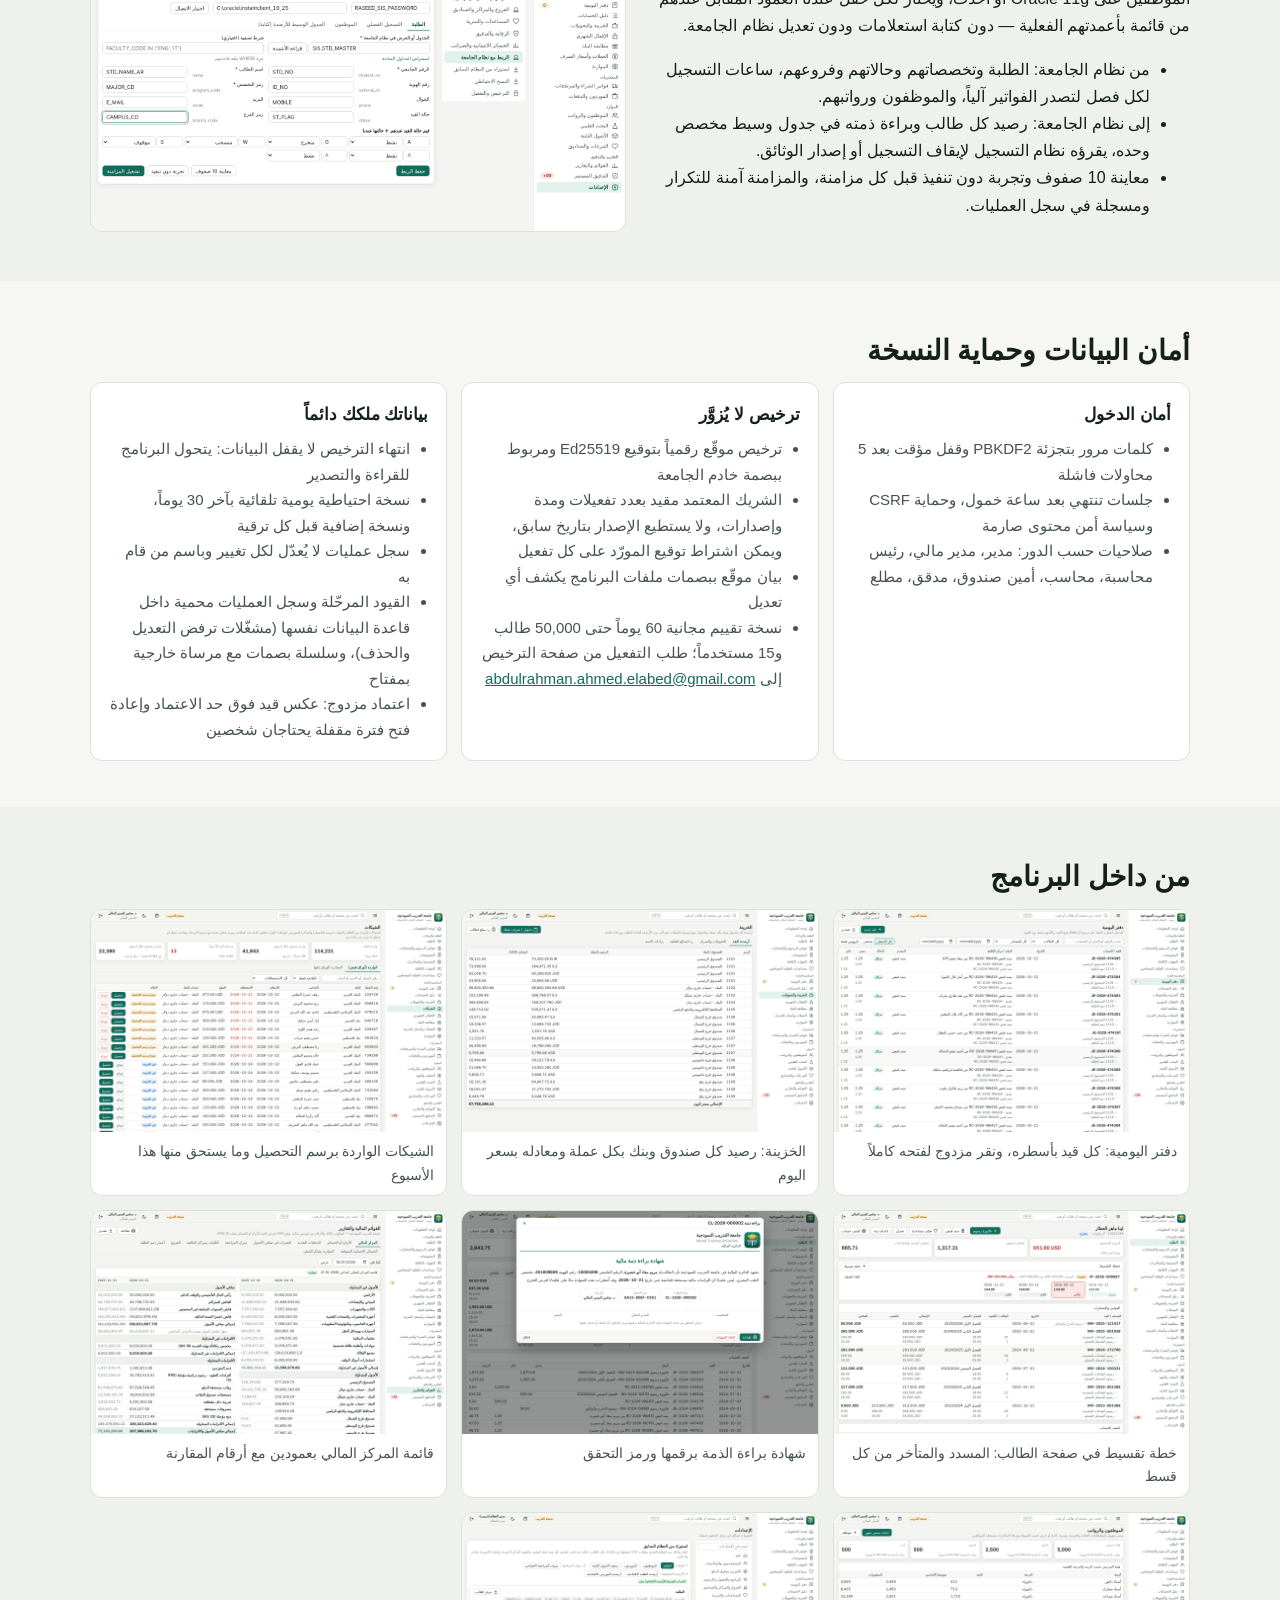
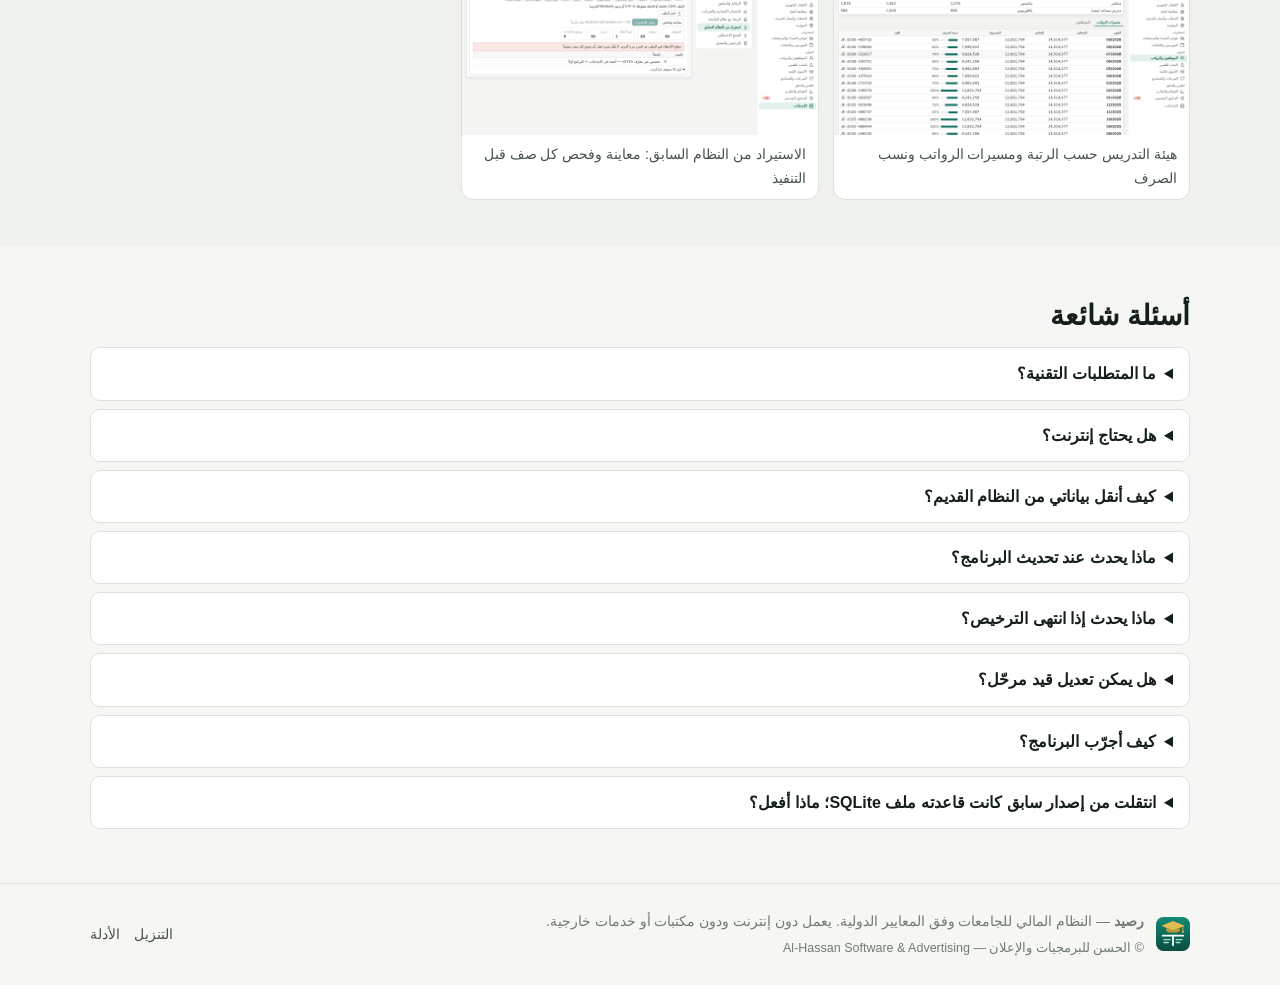
==== commit 0f565287: "Landing page 2.0.1: connect an existing server from Settings, training ~1M entries Co-Authored-By: C" ====
--- a/index.html
+++ b/index.html
@@ -24,7 +24,7 @@
 
 <main>
 <section class="hero"><div class="wrap">
-  <span class="tag">الإصدار 2.0 · قاعدة بيانات PostgreSQL · ويندوز ولينكس وDocker</span>
+  <span class="tag">الإصدار 2.0.1 · قاعدة بيانات PostgreSQL · ويندوز ولينكس وDocker</span>
   <h1>محاسبة الجامعة كلها في نظام واحد، وفق المعايير الدولية، ويدقّق نفسه كل يوم</h1>
   <p class="lead">من فاتورة الطالب إلى القوائم المالية: رسوم الساعات المعتمدة والمنح والجهات الكافلة، التحصيل بعدة عملات، الخزينة، الرواتب، المشتريات، الأصول، المنح البحثية، ومساعدة الطلبة المحتاجين بسرية — بالعربية، على خادم الجامعة، ودون الحاجة لاتصال بالإنترنت.</p>
   <div class="cta">
@@ -33,8 +33,8 @@
     <a class="btn ghost" href="guides/#start">ابدأ بنسخة التدريب</a>
   </div>
   <div class="stats">
-    <div class="stat"><b>100,000</b><span>طالب وطالبة في جامعة التدريب، مع 8,500 موظف وثلاث سنوات من العمليات</span></div>
-    <div class="stat"><b>1.6 مليون</b><span>قيد محاسبي في نسخة التدريب، وسلسلة بصماتها سليمة بالكامل</span></div>
+    <div class="stat"><b>100,000</b><span>طالب وطالبة في جامعة التدريب، مع 8,500 موظف وسنتين من العمليات</span></div>
+    <div class="stat"><b>مليون</b><span>قيد محاسبي في نسخة التدريب، وسلسلة بصماتها سليمة بالكامل</span></div>
     <div class="stat"><b>171 طلباً/ث</b><span>مع 150 مستخدماً متزامناً دون توقف، دون أي خطأ أو قيد مفقود</span></div>
     <div class="stat"><b>19</b><span>اختبار تدقيق آلي يفحص 100% من العمليات بدل العينات</span></div>
   </div>
@@ -111,7 +111,7 @@
       <p>ويندوز 10 و11 وويندوز سيرفر 2016 فما بعد. مثبّت عادي لا يحتاج صلاحية مسؤول، ويضيف اختصارات للنسخة الفعلية ونسخة التدريب وخادم الشبكة الداخلية.</p>
       <div class="dl-btns"><a class="btn primary" href="download/Raseed-Setup.exe">تنزيل المثبّت (Raseed-Setup.exe)</a>
         <a class="btn" href="download/Raseed-Windows-Portable.zip">نسخة محمولة بلا تثبيت (zip)</a></div>
-      <p class="muted">برنامج مترجم إلى ملف تنفيذي أصلي، ومعه خادم PostgreSQL 16 مضمّن يديره بنفسه (يشغّله عند البدء ويوقفه عند الخروج) ومكتبة الربط بـ Oracle؛ لا شيء آخر تثبته. على خادم الجامعة: <code>Install-Autostart.bat</code> يشغّله مع إقلاع ويندوز. خادم PostgreSQL قائم عندكم؟ ضع اتصاله في <code>data\dsn.txt</code>.</p>
+      <p class="muted">برنامج مترجم إلى ملف تنفيذي أصلي، ومعه خادم PostgreSQL 16 مضمّن يديره بنفسه (يشغّله عند البدء ويوقفه عند الخروج) ومكتبة الربط بـ Oracle؛ لا شيء آخر تثبته. على خادم الجامعة: <code>Install-Autostart.bat</code> يشغّله مع إقلاع ويندوز. خادم PostgreSQL قائم عندكم؟ من <b>الإعدادات ← قاعدة البيانات</b>: اختبر الاتصال، وانقل بياناتك إليه أو ابدأ بقاعدة فارغة؛ وإن لم يعمل يعود البرنامج إلى السابق تلقائياً.</p>
     </div>
     <div class="card">
       <h3>خوادم لينكس</h3>
@@ -147,10 +147,10 @@
 
 <section id="scale"><div class="wrap">
   <h2>جُرّب بحجم جامعة كبيرة</h2>
-  <p class="sub">نسخة التدريب جامعة كاملة: 100 ألف طالب وطالبة، 5000 عضو هيئة تدريس برتبهم ومشاريعهم البحثية ومنشوراتهم، 2500 إداري، 500 حارس، 500 آذن، حرم رئيسي وأربعة فروع، وثلاث سنوات من العمليات تُكمل نفسها يومياً بالأيام التي لم يُشغَّل فيها البرنامج.</p>
+  <p class="sub">نسخة التدريب جامعة كاملة: 100 ألف طالب وطالبة، 5000 عضو هيئة تدريس برتبهم ومشاريعهم البحثية ومنشوراتهم، 2500 إداري، 500 حارس، 500 آذن، حرم رئيسي وأربعة فروع، وسنتان من العمليات تُكمل نفسها يومياً بالأيام التي لم يُشغَّل فيها البرنامج.</p>
   <table class="std">
     <tr><th>القياس على حجم الجامعة الكامل (خادم 4 أنوية)</th><th>النتيجة</th></tr>
-    <tr><td>توليد ثلاث سنوات (1.6 مليون قيد، 4.4 مليون سطر)</td><td>دقائق عند أول تشغيل (إدراج جماعي بـ COPY)</td></tr>
+    <tr><td>توليد سنتين (نحو مليون قيد وثلاثة ملايين سطر)</td><td>دقائق عند أول تشغيل (إدراج جماعي بـ COPY)</td></tr>
     <tr><td>150 مستخدماً متزامناً يقرؤون ويكتبون بلا توقف لمدة دقيقة</td><td>171 طلباً في الثانية، 10,421 طلباً، صفر أخطاء، والوسيط أقل من نصف ثانية</td></tr>
     <tr><td>الدقة بعد الضغط</td><td>سلسلة البصمات سليمة، الميزان متوازن، كل سند قبض له قيد ورقم فريد، لا فجوات في الترقيم</td></tr>
     <tr><td>لوحة المعلومات والميزان والمركز المالي</td><td>بضعة أجزاء من الثانية بفضل الأرصدة اليومية المجمعة</td></tr>
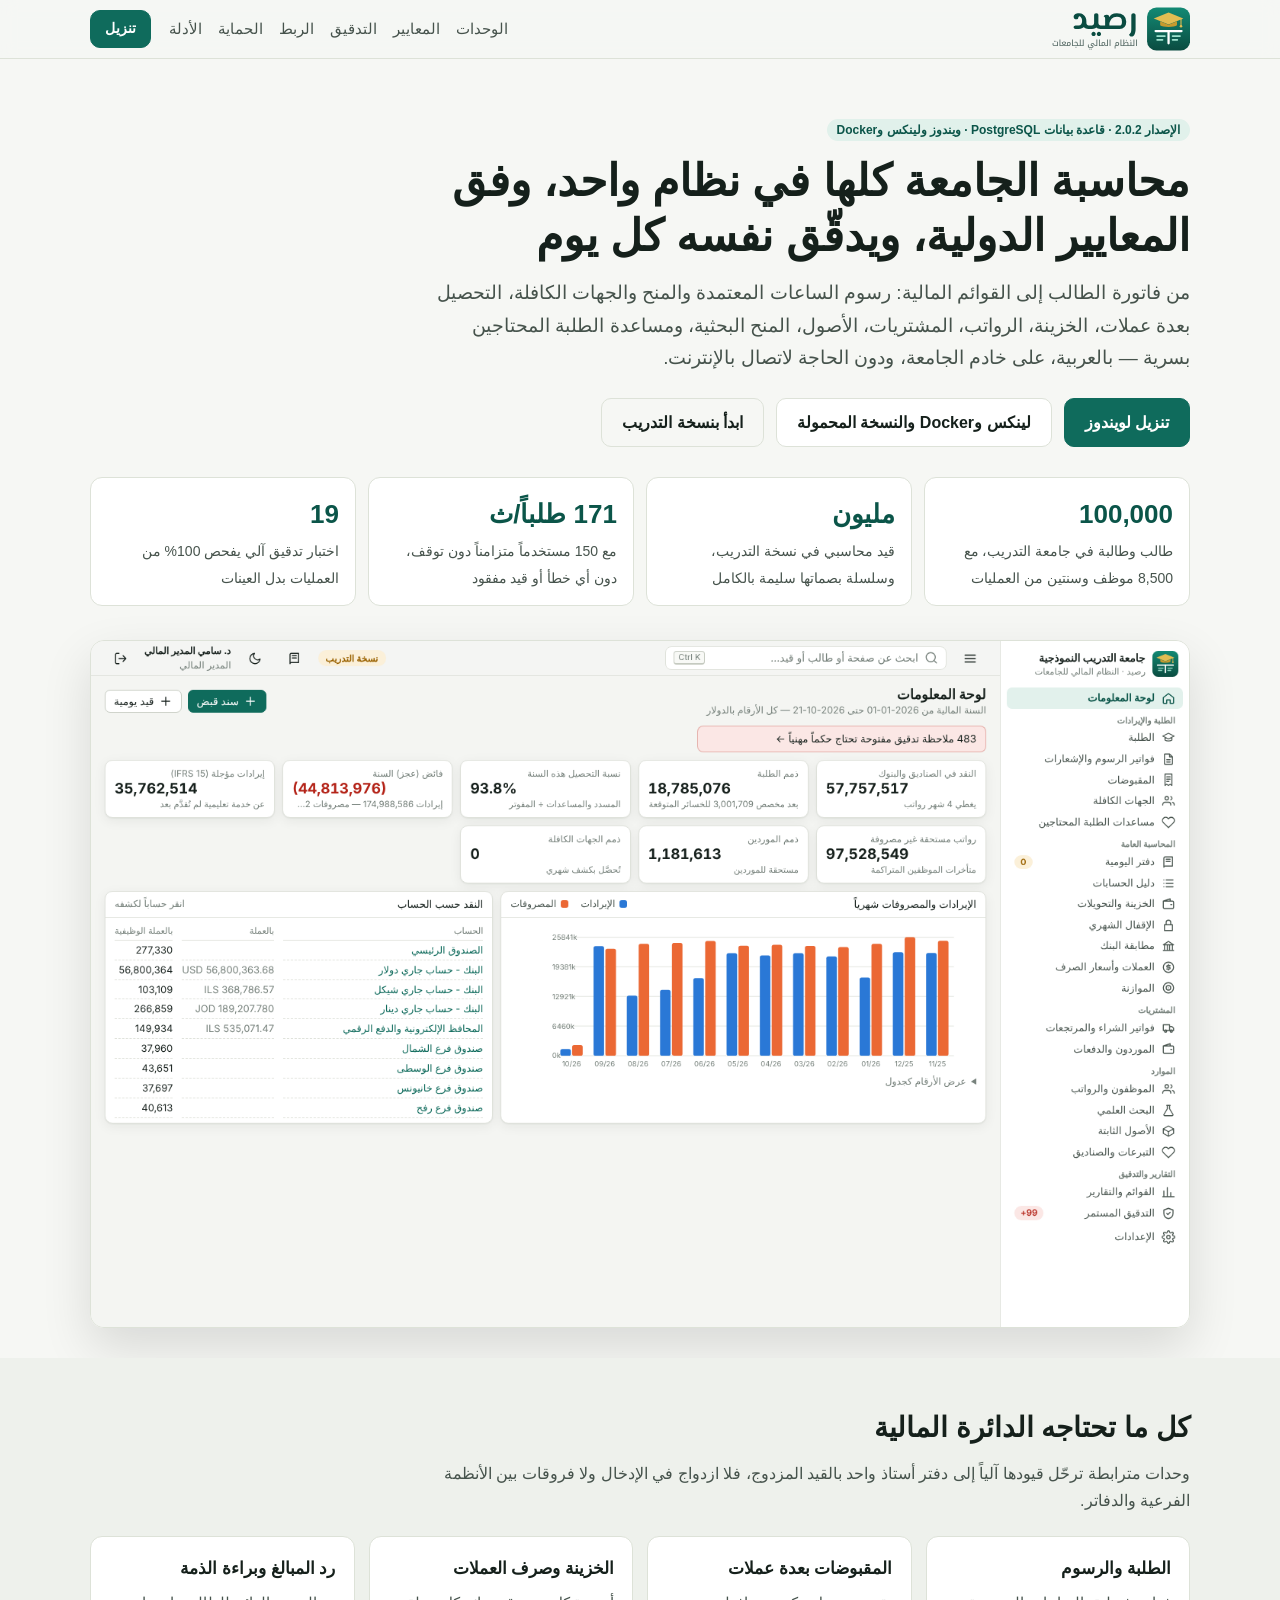
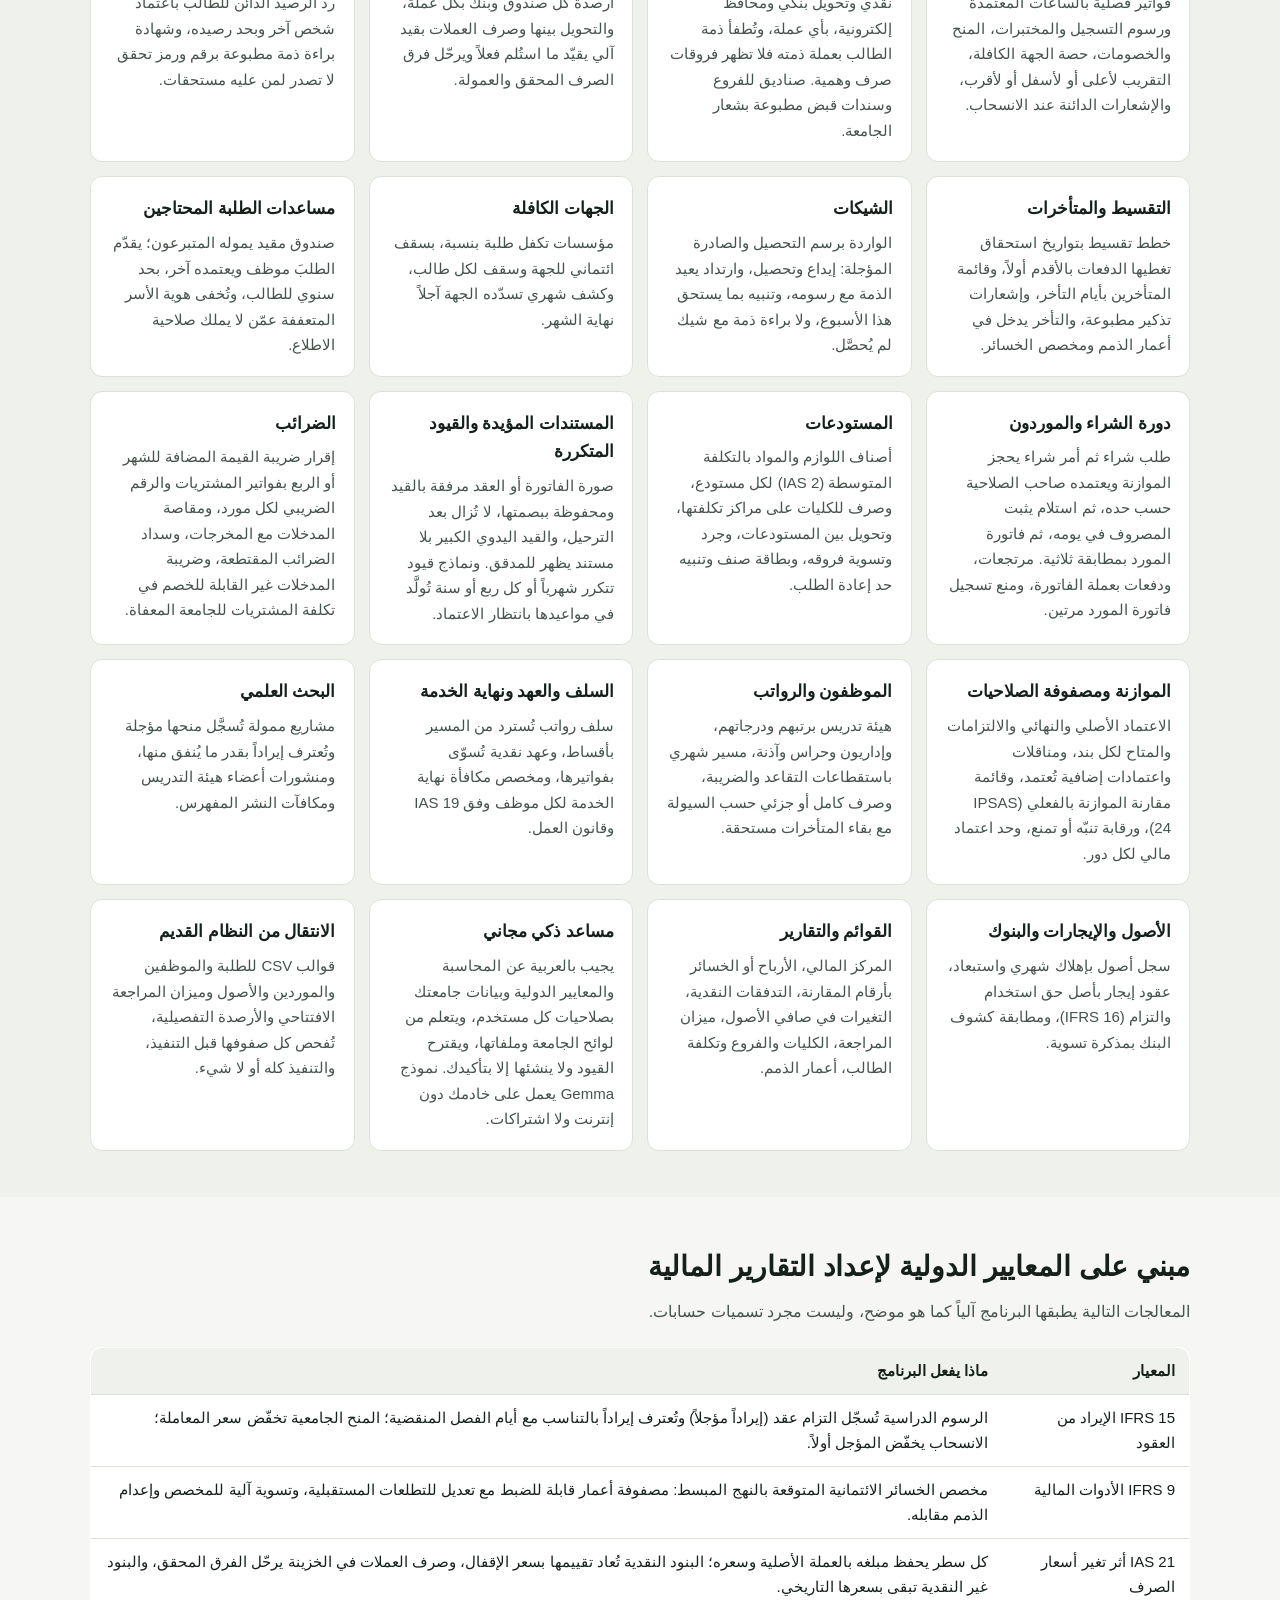
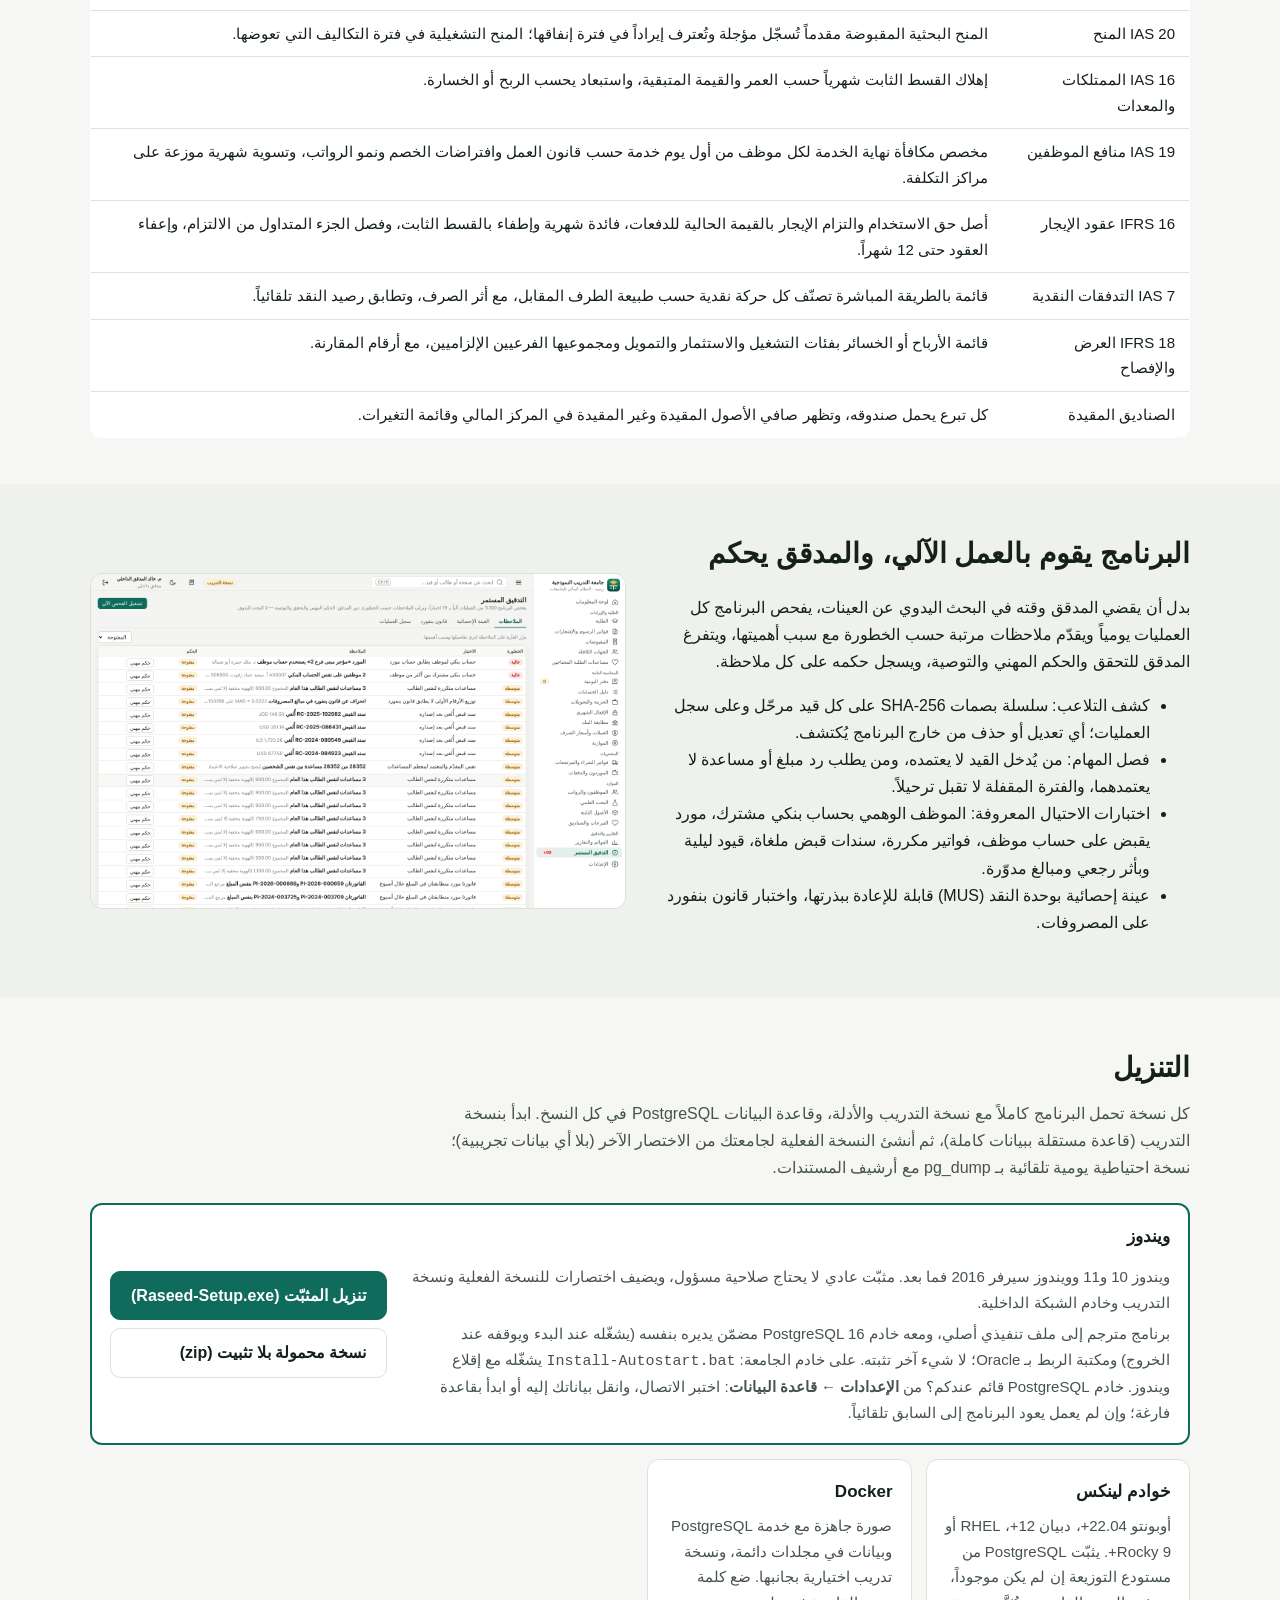
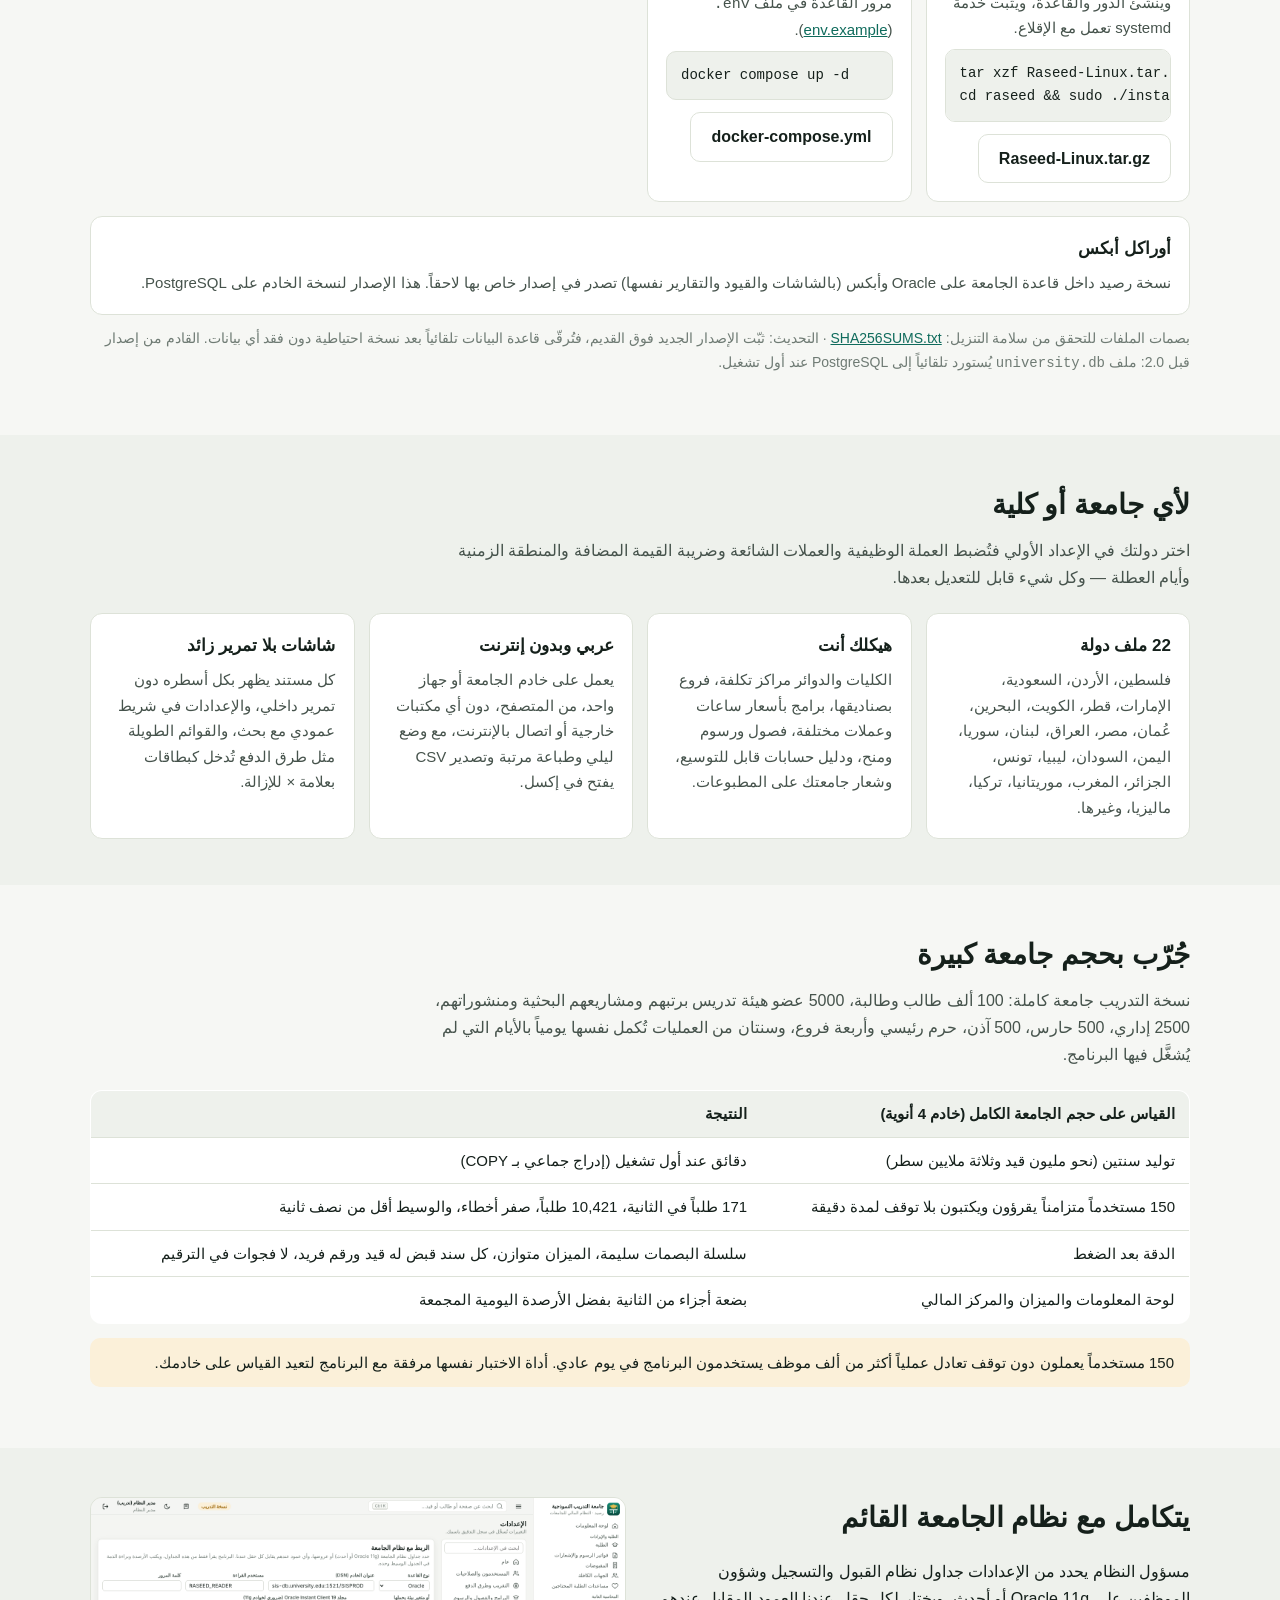
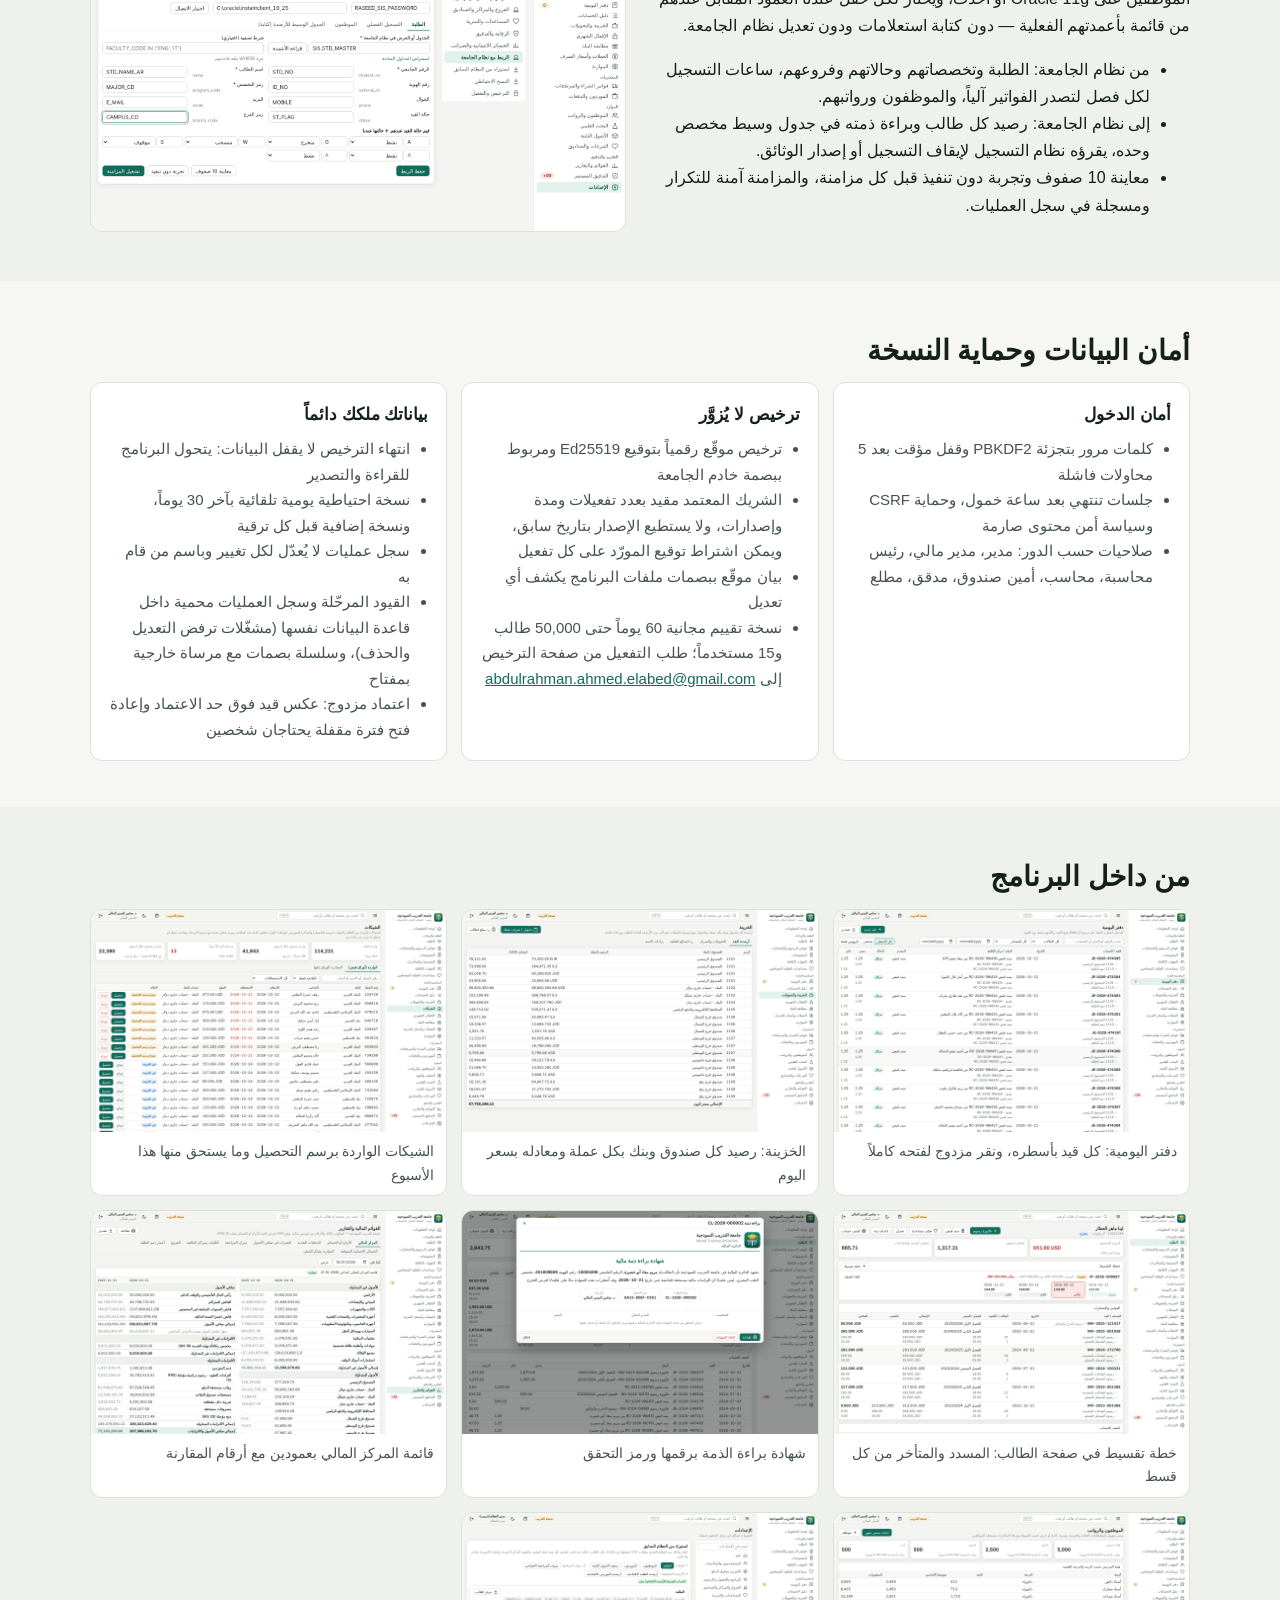
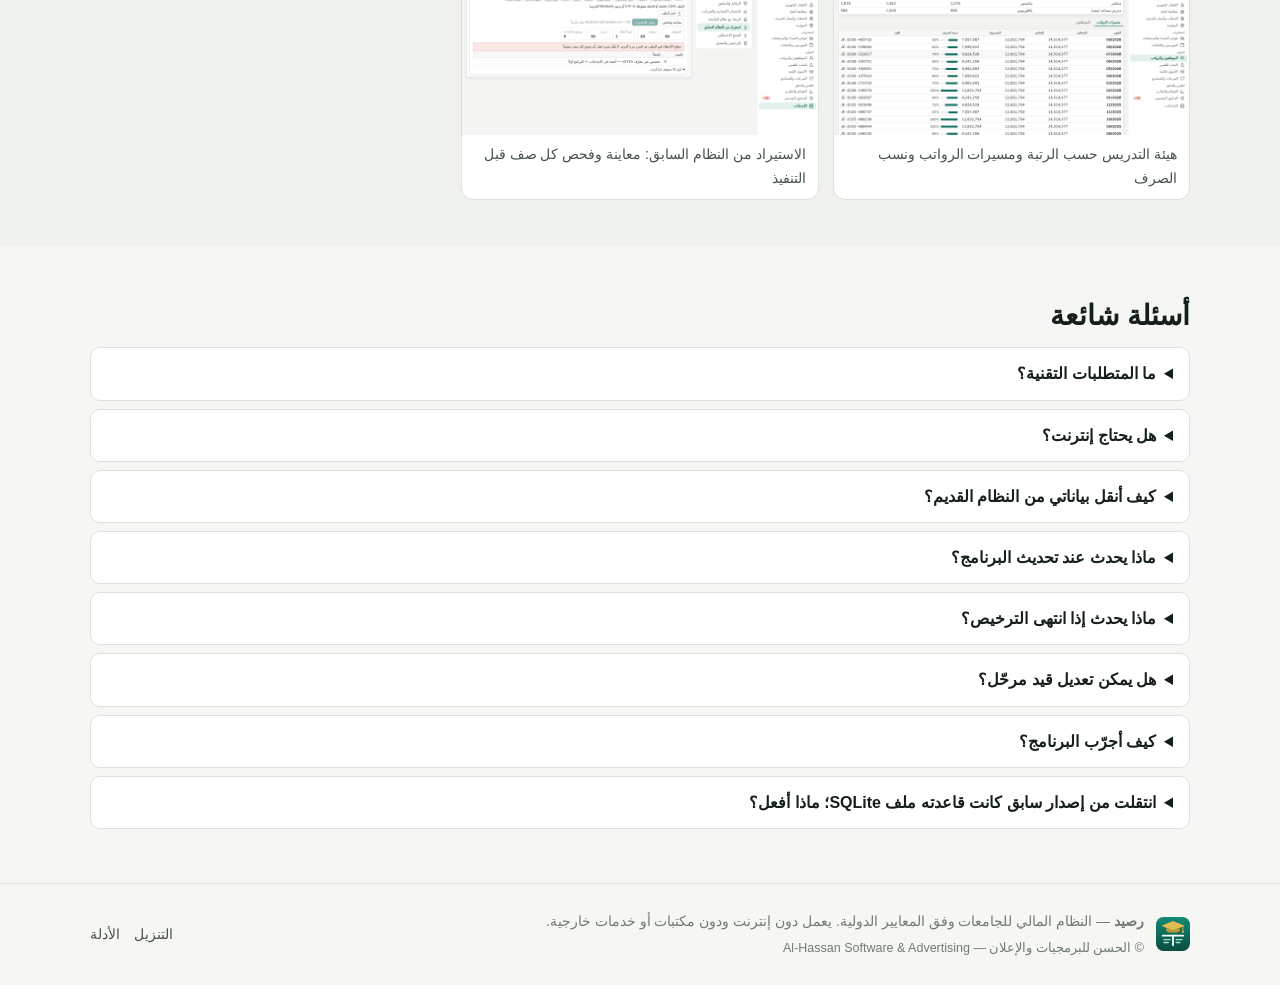
==== commit 2c39b5bb: "Landing page: version 2.0.2 Co-Authored-By: Claude Opus 5.5 <noreply@anthropic.com> Claude-Session: " ====
--- a/index.html
+++ b/index.html
@@ -24,7 +24,7 @@
 
 <main>
 <section class="hero"><div class="wrap">
-  <span class="tag">الإصدار 2.0.1 · قاعدة بيانات PostgreSQL · ويندوز ولينكس وDocker</span>
+  <span class="tag">الإصدار 2.0.2 · قاعدة بيانات PostgreSQL · ويندوز ولينكس وDocker</span>
   <h1>محاسبة الجامعة كلها في نظام واحد، وفق المعايير الدولية، ويدقّق نفسه كل يوم</h1>
   <p class="lead">من فاتورة الطالب إلى القوائم المالية: رسوم الساعات المعتمدة والمنح والجهات الكافلة، التحصيل بعدة عملات، الخزينة، الرواتب، المشتريات، الأصول، المنح البحثية، ومساعدة الطلبة المحتاجين بسرية — بالعربية، على خادم الجامعة، ودون الحاجة لاتصال بالإنترنت.</p>
   <div class="cta">
